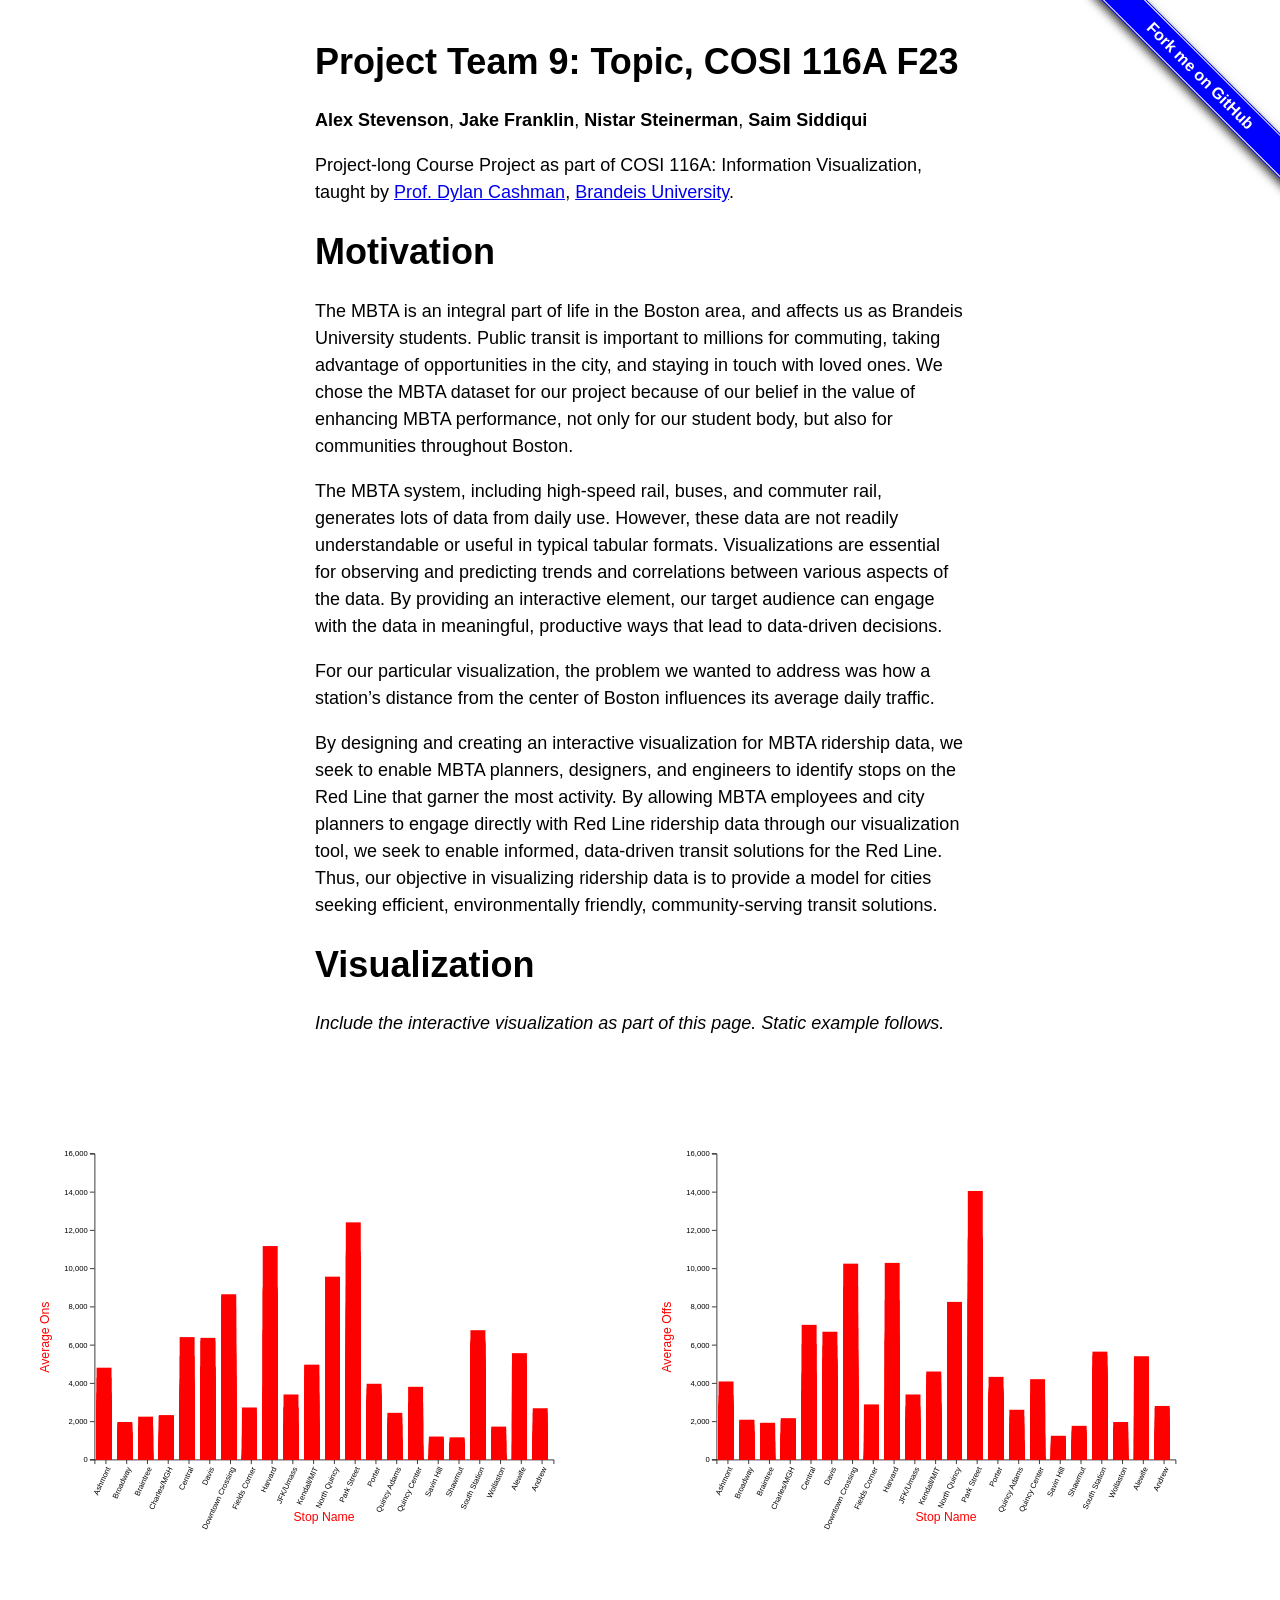
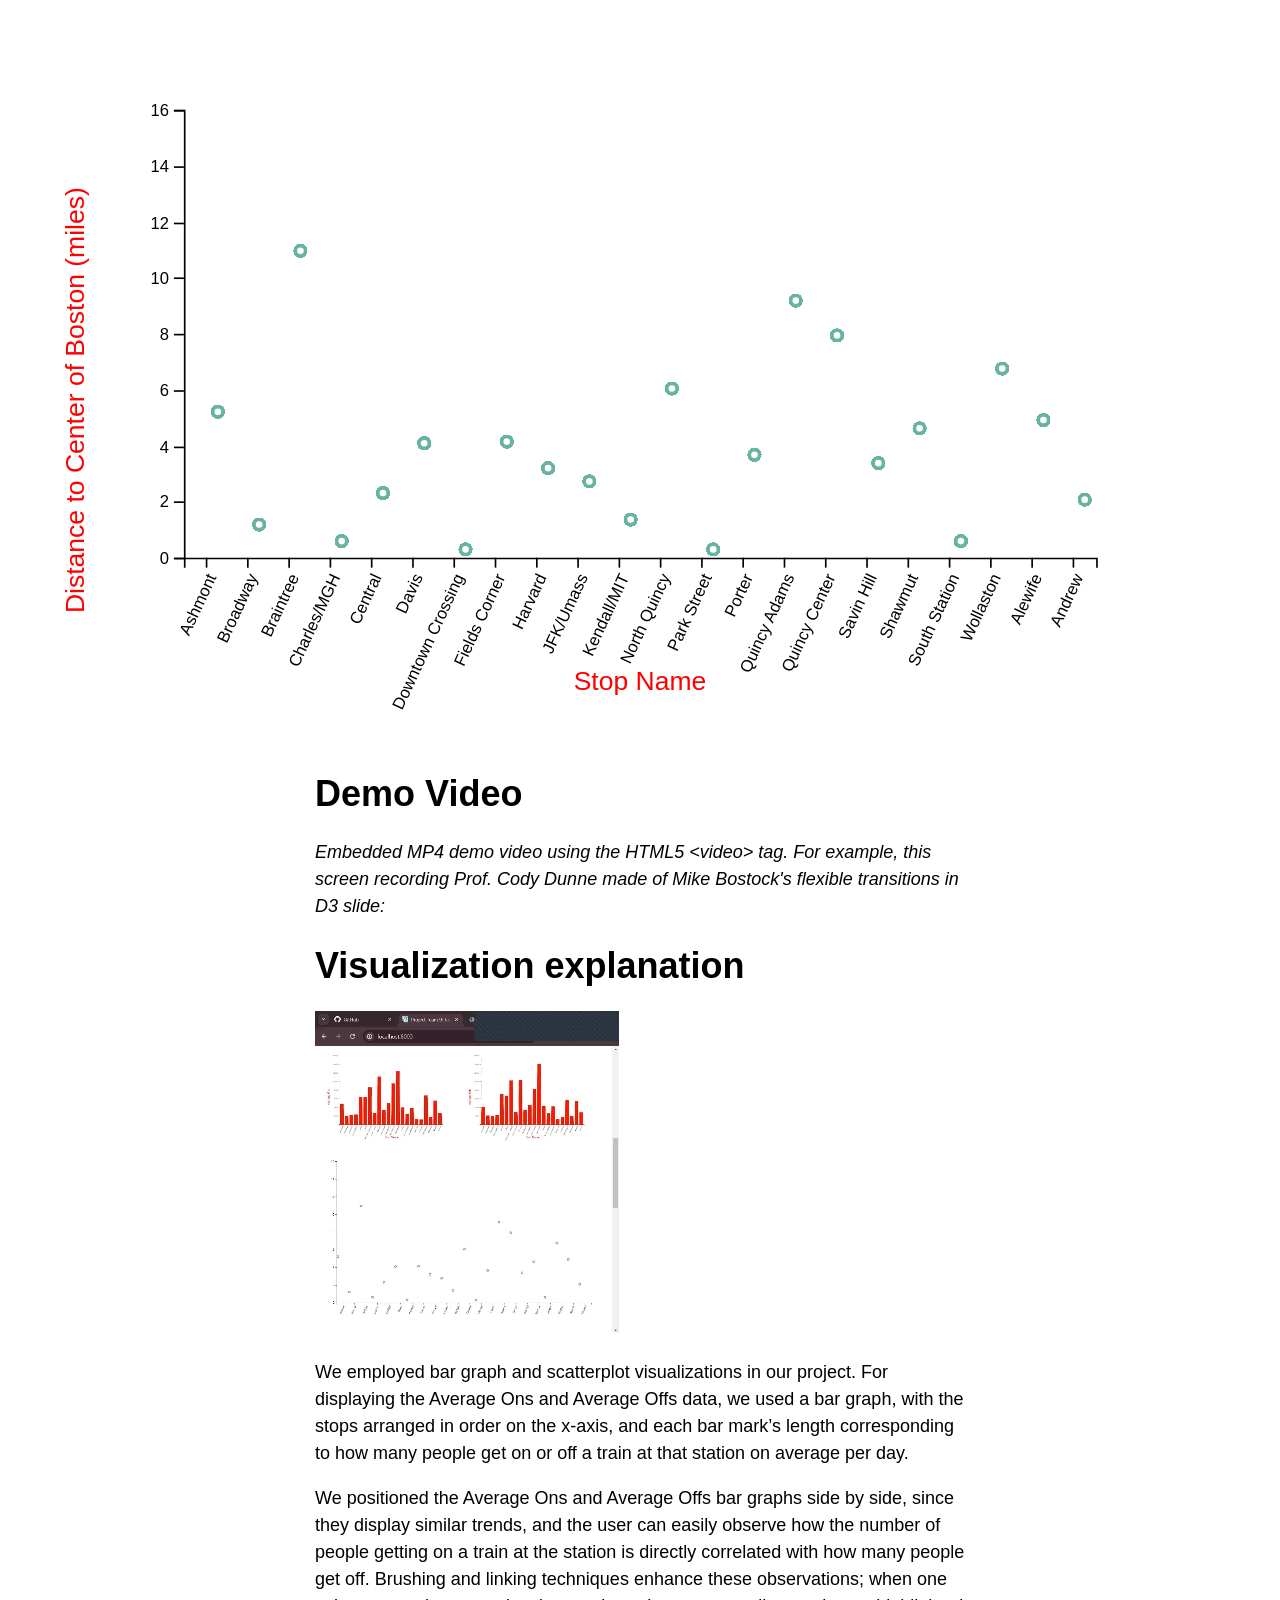
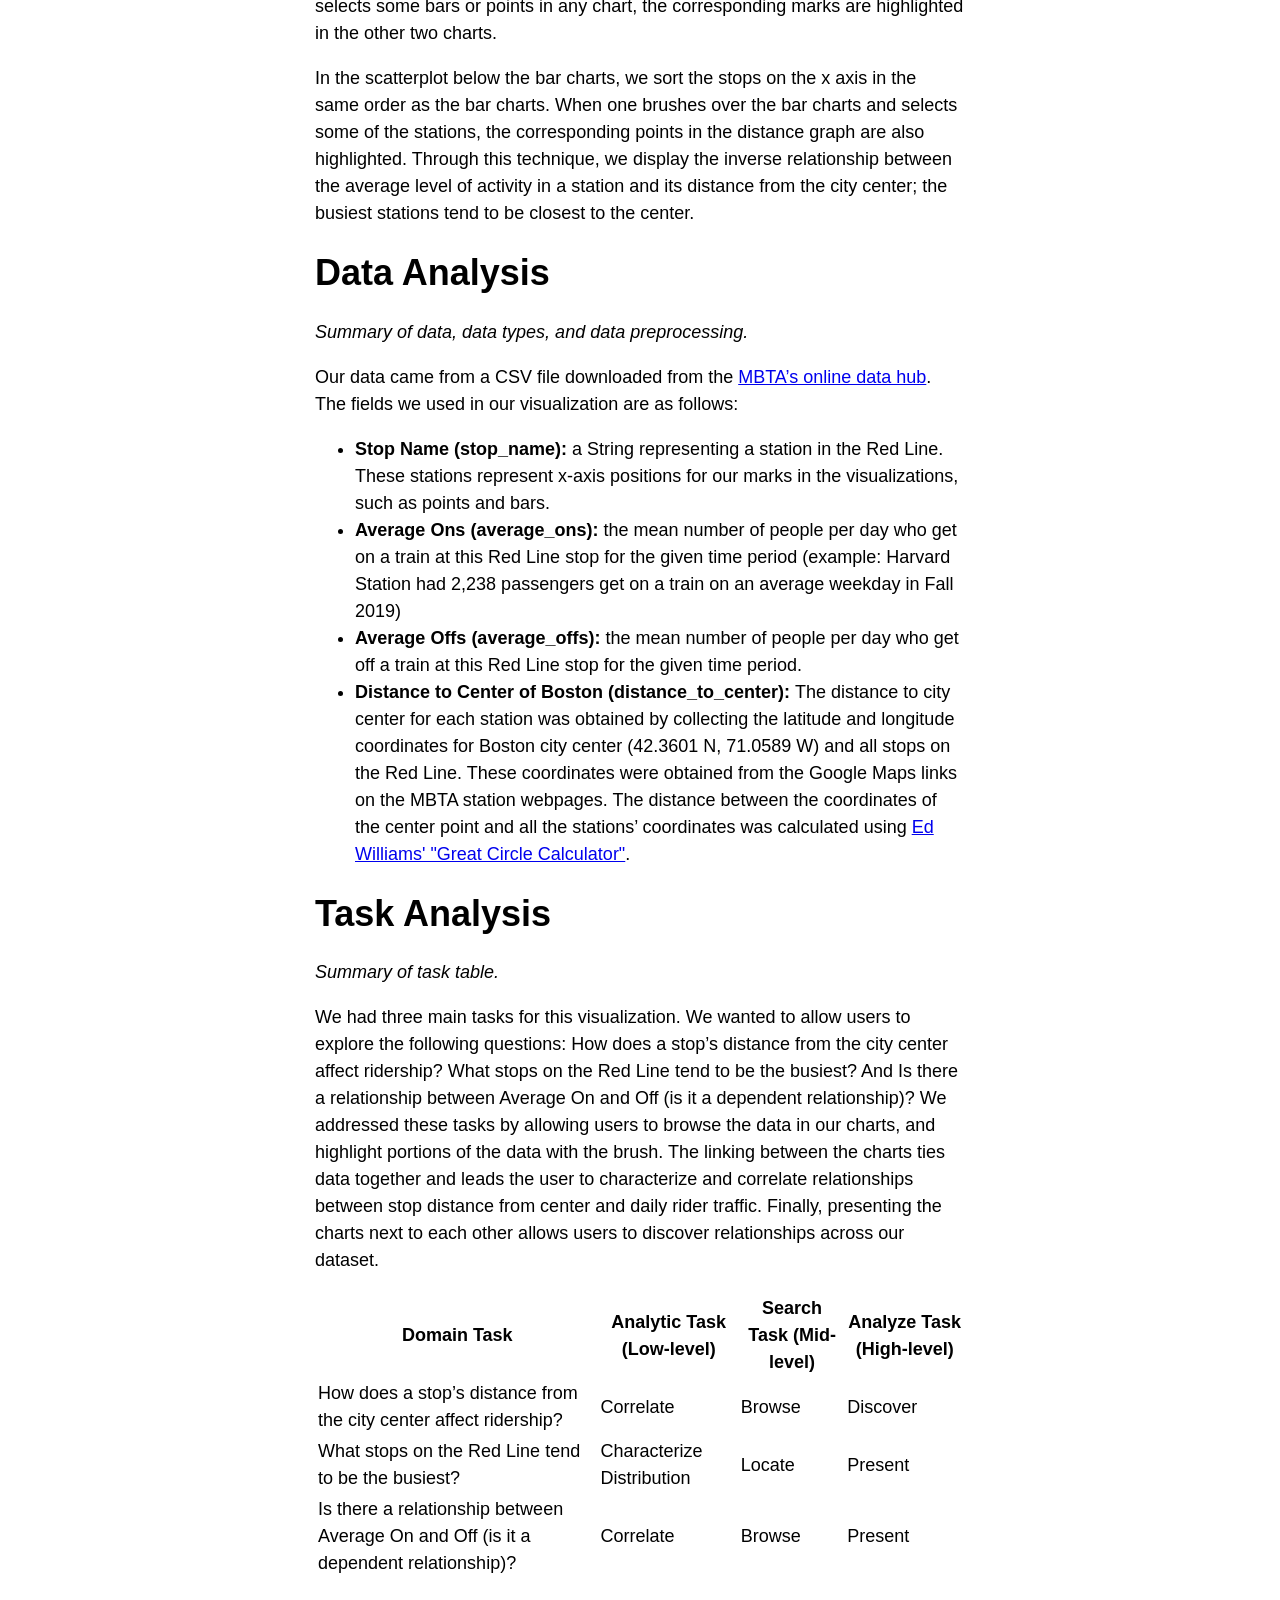
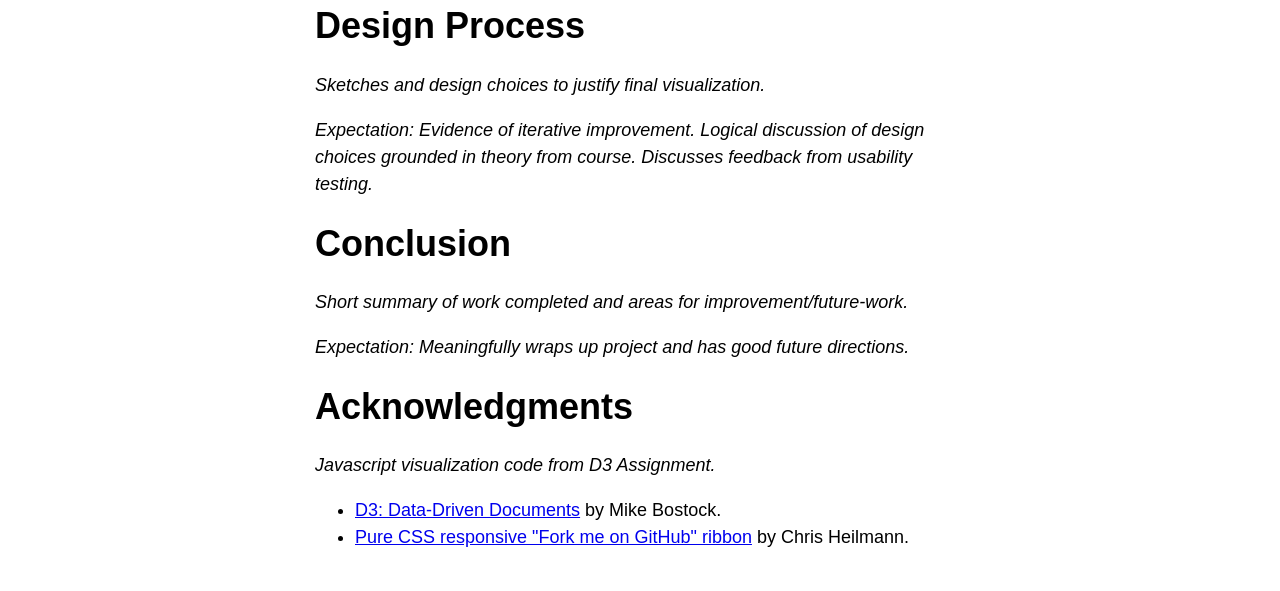
==== index.html @ 5de677b2 "Merge branch 'main' of https://github.com/COSI116A-Brandeis-InfoVis-Fall23/undergraduate-team-9-mbta" ====
<!DOCTYPE html>
<html lang="en">

<!-- Metadata -->

<head>
  <meta charset="utf-8">

  <!-- Title -->
  <title>Project Team 9: Topic, COSI 116A F23</title>

  <!-- CSS Styling -->
  <link rel="stylesheet" href="style.css">
  <script src="https://d3js.org/d3.v6.min.js"></script>
  <!-- <script src="offchart.js" defer></script> -->

  <!-- Favicons -->
  <link rel="apple-touch-icon" sizes="180x180" href="favicons/apple-touch-icon.png">
  <link rel="icon" type="image/png" sizes="32x32" href="favicons/favicon-32x32.png">
  <link rel="icon" type="image/png" sizes="16x16" href="favicons/favicon-16x16.png">
  <link rel="manifest" href="favicons/site.webmanifest">
  <link rel="shortcut icon" href="favicons/favicon.ico">
  <meta name="msapplication-TileColor" content="#da532c">
  <meta name="msapplication-config" content="favicons/browserconfig.xml">
  <meta name="theme-color" content="#ffffff">
</head>

<!-- Main page content -->

<body>

  <!-- GITHUB REPO LINK -->
  <span id="forkongithub"><a
      href="https://github.com/COSI116A-Brandeis-InfoVis-Fall23/undergraduate-team-9-mbta.git">Fork me on
      GitHub</a>
  </span>

  <!-- ============== WRITEUP  ============== -->
  <div class="content-column">

    <h1>Project Team 9: Topic, COSI 116A F23</h1>
    <p><strong>Alex Stevenson</strong>, <strong>Jake Franklin</strong>, <strong>Nistar Steinerman</strong>, <strong>Saim
        Siddiqui</strong></p>

    <p>Project-long Course Project as part of COSI 116A: Information Visualization</a>, taught by <a
        href="https://cs.brandeis.edu/~dylan/">Prof. Dylan Cashman</a>, <a href="https://cs.brandeis.edu/">Brandeis
        University</a>.</p>

    <!-- <div id="chart-container" class="vis-holder"></div> -->

    <!-- MOTIVATION: Motivating quesstions + user needs -->
    <h1>Motivation</h1>
    <p>The MBTA is an integral part of life in the Boston area, and affects us as Brandeis University students. Public transit is important to millions for commuting, taking advantage of opportunities in the city, and staying in touch with loved ones. We chose the MBTA dataset for our project because of our belief in the value of enhancing MBTA performance, not only for our student body, but also for communities throughout Boston.</p>
    <p>The MBTA system, including high-speed rail, buses, and commuter rail, generates lots of data from daily use. However, these data are not readily understandable or useful in typical tabular formats. Visualizations are essential for observing and predicting trends and correlations between various aspects of the data. By providing an interactive element, our target audience can engage with the data in meaningful, productive ways that lead to data-driven decisions.</p>
    <p>For our particular visualization, the problem we wanted to address was how a station’s distance from the center of Boston influences its average daily traffic.</p>
    <p>By designing and creating an interactive visualization for MBTA ridership data, we seek to enable MBTA planners, designers, and engineers to identify stops on the Red Line that garner the most activity. By allowing MBTA employees and city planners to engage directly with Red Line ridership data through our visualization tool, we seek to enable informed, data-driven transit solutions for the Red Line. Thus, our objective in visualizing ridership data is to provide a model for cities seeking efficient, environmentally friendly, community-serving transit solutions.</p>

    <!-- VISUALIZATION: -->
    <h1>Visualization</h1>
    <p><em>Include the interactive visualization as part of this page. Static example follows.</em></p>
    <!-- The graphs DO NOT go here. -->
  </div>

  <!-- Your visualization here -->

  <div class="vis-holder">
    <!-- Change viewbox to whatever you want, e.g. "0 0 1000 6000" This determines your aspect ratio and coordinate system -->
    <!-- Delete all the sample SVG code below after the viewbox to before the closing tag. Populate this part of the SVG with D3. -->
    <!-- Our interactive visualizations will go here -->
    <!--<div id="routeSelector"></div>
    <div id="stopSelector"></div>-->
    <div class="barchart-holder">
      <div class="onchart-holder" id="onchart"></div>
      <div class="offchart-holder" id="offchart"></div>
    </div>
    <div class="scatterplot-holder" id="scatterplot" style="text-align:center;"></div>

  </div>


  <!-- ============== WRITEUP: Your writeup goes here. ============== -->
  <div class="content-column">
    <!-- ALEX: COMMENTING OUT DEMO VIDEO FOR NOW TO MAKE VIEWING WEBPAGE CLEARER -->
    <!-- DEMO VIDEO -->    
    <h1>Demo Video</h1>
    
    <p><em>Embedded MP4 demo video using the HTML5 &lt;video&gt; tag. For example, this screen recording Prof. Cody Dunne made of Mike Bostock's flexible transitions in D3 slide:</em></p>
    
    <!-- <video controls width="100%">
      <source src="http://www.ccs.neu.edu/home/cody/courses/shared/d3-flexible-transitions.mp4" type="video/mp4">
      <p>Your browser doesn't support HTML5 video. Here is a <a href="http://www.ccs.neu.edu/home/cody/courses/shared/d3-flexible-transitions.mp4">link to the video</a> instead.</p>
    </video> -->

    <!-- VISUALIZATION EXPLANATION -->
    <h1>Visualization explanation</h1>
    <div id="vis-explanation-content">
      <div class="vis-section">
        <img src="images/VisWalkthrough.gif">
      </div>
      <div class="vis-section vis-text">
        <p>We employed bar graph and scatterplot visualizations in our project. For displaying the Average Ons and Average Offs data, we used a bar graph, with the stops arranged in order on the x-axis, and each bar mark’s length corresponding to how many people get on or off a train at that station on average per day.</p>
        <p>We positioned the Average Ons and Average Offs bar graphs side by side, since they display similar trends, and the user can easily observe how the number of people getting on a train at the station is directly correlated with how many people get off. Brushing and linking techniques enhance these observations; when one selects some bars or points in any chart, the corresponding marks are highlighted in the other two charts.</p>
        <p>In the scatterplot below the bar charts, we sort the stops on the x axis in the same order as the bar charts. When one brushes over the bar charts and selects some of the stations, the corresponding points in the distance graph are also highlighted. Through this technique, we display the inverse relationship between the average level of activity in a station and its distance from the city center; the busiest stations tend to be closest to the center.</p>
      </div>
    </div>

    <h1>Data Analysis</h1>
    <p><em>Summary of data, data types, and data preprocessing.</em></p>
    <p>Our data came from a CSV file downloaded from the <a href="https://mbta-massdot.opendata.arcgis.com/datasets/9fea7862501f4c59ab2c001ad6ae19b0/explore">MBTA’s online data hub</a>. The fields we used in our visualization are as follows:</p>
    <ul>
      <li><b>Stop Name<span class="code"> (stop_name)</span>: </b>a String representing a station in the Red Line. These stations represent x-axis positions for our marks in the visualizations, such as points and bars.</li>
      <li><b>Average Ons<span class="code"> (average_ons)</span>: </b>the mean number of people per day who get on a train at this Red Line stop for the given time period (example: Harvard Station had 2,238 passengers get on a train on an average weekday in Fall 2019)</li>
      <li><b>Average Offs<span class="code"> (average_offs)</span>: </b>the mean number of people per day who get off a train at this Red Line stop for the given time period.</li>
      <li><b>Distance to Center of Boston<span class="code"> (distance_to_center)</span>: </b>The distance to city center for each station was obtained by collecting the latitude and longitude coordinates for Boston city center (42.3601 N, 71.0589 W) and all stops on the Red Line. These coordinates were obtained from the Google Maps links on the MBTA station webpages. The distance between the coordinates of the center point and all the stations’ coordinates was calculated using <a href="https://edwilliams.org/gccalc.htm">Ed Williams' "Great Circle Calculator"</a>.</li>
    </ul>
    <!-- TASK ANALYSIS -->
    <h1>Task Analysis</h1>

    <p><em>Summary of task table.</em></p>

    <p>We had three main tasks for this 
      visualization. We wanted to allow users to 
      explore the following questions: How does a 
      stop’s distance from the city center affect 
      ridership? What stops on the Red Line tend to be the busiest? And Is there a 
      relationship between Average On and Off (is it a dependent relationship)? We addressed 
      these tasks by allowing users to browse the data in our charts, and highlight portions of the data with the brush. 
      The linking between the charts ties data together and leads the user to characterize and correlate relationships between stop distance from center and daily 
      rider traffic. Finally, presenting the charts next to each other allows users to discover relationships across our dataset.
    </p>

    <table>
      <tr> 
        <th>Domain Task</th>
        <th>Analytic Task (Low-level)</th>
        <th>Search Task (Mid-level)</th>
        <th>Analyze Task (High-level)</th>
      </tr>
      <tr> 
        <td>How does a stop’s distance from 
          the city center affect ridership?</td>
          <td>Correlate</td>
          <td>Browse</td>
        <td>Discover</td>

      </tr>
      <tr>
        <td>What stops on the Red Line 
          tend to be the busiest?</td>
        <td>Characterize Distribution</td>
        <td>Locate</td>

        <td>Present</td>

      </tr>
      <tr>
        <td>Is there a relationship between Average On and Off 
          (is it a dependent relationship)?</td>
          <td>Correlate</td>
        <td>Browse</td>
        <td>Present</td>

      </tr>

    </table>

    <!-- DESIGN PROCESS -->
    <h1>Design Process</h1>

    <p><em>Sketches and design choices to justify final visualization.</em></p>

    <p><em>Expectation: Evidence of iterative improvement. Logical discussion of design choices grounded in theory from
        course. Discusses feedback from usability testing.</em></p>

    <!-- CONCLUSION -->
    <h1>Conclusion</h1>

    <p><em>Short summary of work completed and areas for improvement/future-work.</em></p>

    <p><em>Expectation: Meaningfully wraps up project and has good future directions.</em></p>

    <!-- ACKNOWLEDGMENTS -->
    <h1>Acknowledgments</h1>

    <p><em>Javascript visualization code from D3 Assignment.</em></p>

    <ul>
      <li><a href="https://d3js.org/">D3: Data-Driven Documents</a> by Mike Bostock.</li>
      <li><a href="https://codepo8.github.io/css-fork-on-github-ribbon/#">Pure CSS responsive "Fork me on GitHub"
          ribbon</a> by Chris Heilmann.</li>
    </ul>
  </div>

  <!-- Scripts at the end avoid need for dealing with async, defer, or onload event handlers -->
  <script src="js/selector.js"></script>
  <script src="lib/d3.v4/d3.v4.js"></script>
  <script src="js/visualization.js"></script>
  <script src="js/barchart.js"></script>
  <script src="js/scatterplot.js"></script>


</body>

</html>
---- style.css ----
/* General formatting */
body {
	padding: 0 10px;
	font: 18px/1.5 -apple-system, BlinkMacSystemFont, "avenir next",avenir, "Segoe UI", "lucida grande", "helvetica neue", helvetica, "Fira Sans",roboto, noto, "Droid Sans", cantarell, oxygen, ubuntu, "franklin gothic medium", "century gothic", "Liberation Sans",
	sans-serif;
}

h1, h2, h3 {
	line-height: 1.2
}

/* Your text should be in a nice narrow column */
.content-column {
	max-width: 650px;
	margin: 40px auto;
}

/* specific styling */


/* But your visualization should be full-width and full-height */
.vis-holder {
  width: 100%;
  height: 100%;
}

.barchart-holder {
	display: flex;
	flex-direction: row;
	justify-content: space-between;
}  

.onchart-holder,
.offchart-holder {
  flex: 1;
  margin-right: 10px;
}



.barchart-holder div {
	width: 75%;
}

.point {
	fill: rgb(255, 255, 255);
	stroke: #69b3a2;
	stroke-width: 2;
  }
  
  .linePath {
	fill: none;
	stroke: black;
	stroke-width: 1.5;
  }
  
  .axisLabel {
	fill: #475d7c;
  }
  
  /* Style for selected marks (circles) */
  circle.selected {
	fill: pink;
	stroke: red;
	opacity: 5;
  }

  rect.selected {
	fill: pink;
	stroke: red;
	opacity: 5;
  }

  bar.selected {
	fill: pink;
	stroke: red;
	opacity: 5;
  }

/* Fork on GitHub ribbon via https://codepo8.github.io/css-fork-on-github-ribbon/# */  
#forkongithub a{
	background:#00F;
	color:#fff;
	text-decoration:none;
	font-family:arial,sans-serif;
	text-align:center;
	font-weight:bold;
	padding:5px 40px;
	font-size:1rem;
	line-height:1.4rem;
	position:relative;
	transition:0.5s;
}
#forkongithub a:hover{
	background:#118;
	color:#fff;
}
#forkongithub a::before,#forkongithub a::after{
	content:"";
	width:100%;
	display:block;
	position:absolute;
	top:1px;
	left:0;
	height:1px;
	background:#fff;
}
#forkongithub a::after{
	bottom:1px;
	top:auto;
}
@media screen and (min-width:1000px){
	#forkongithub{
		position:fixed;
		display:block;
		top:0;
		right:0;
		width:200px;
		overflow:hidden;
		height:200px;
		z-index:9999;
	}
	#forkongithub a{
		width:200px;
		position:absolute;
		top:60px;
		right:-60px;
		transform:rotate(45deg);
		-webkit-transform:rotate(45deg);
		-ms-transform:rotate(45deg);
		-moz-transform:rotate(45deg);
		-o-transform:rotate(45deg);
		box-shadow:4px 4px 10px rgba(0,0,0,0.8);
	}
}
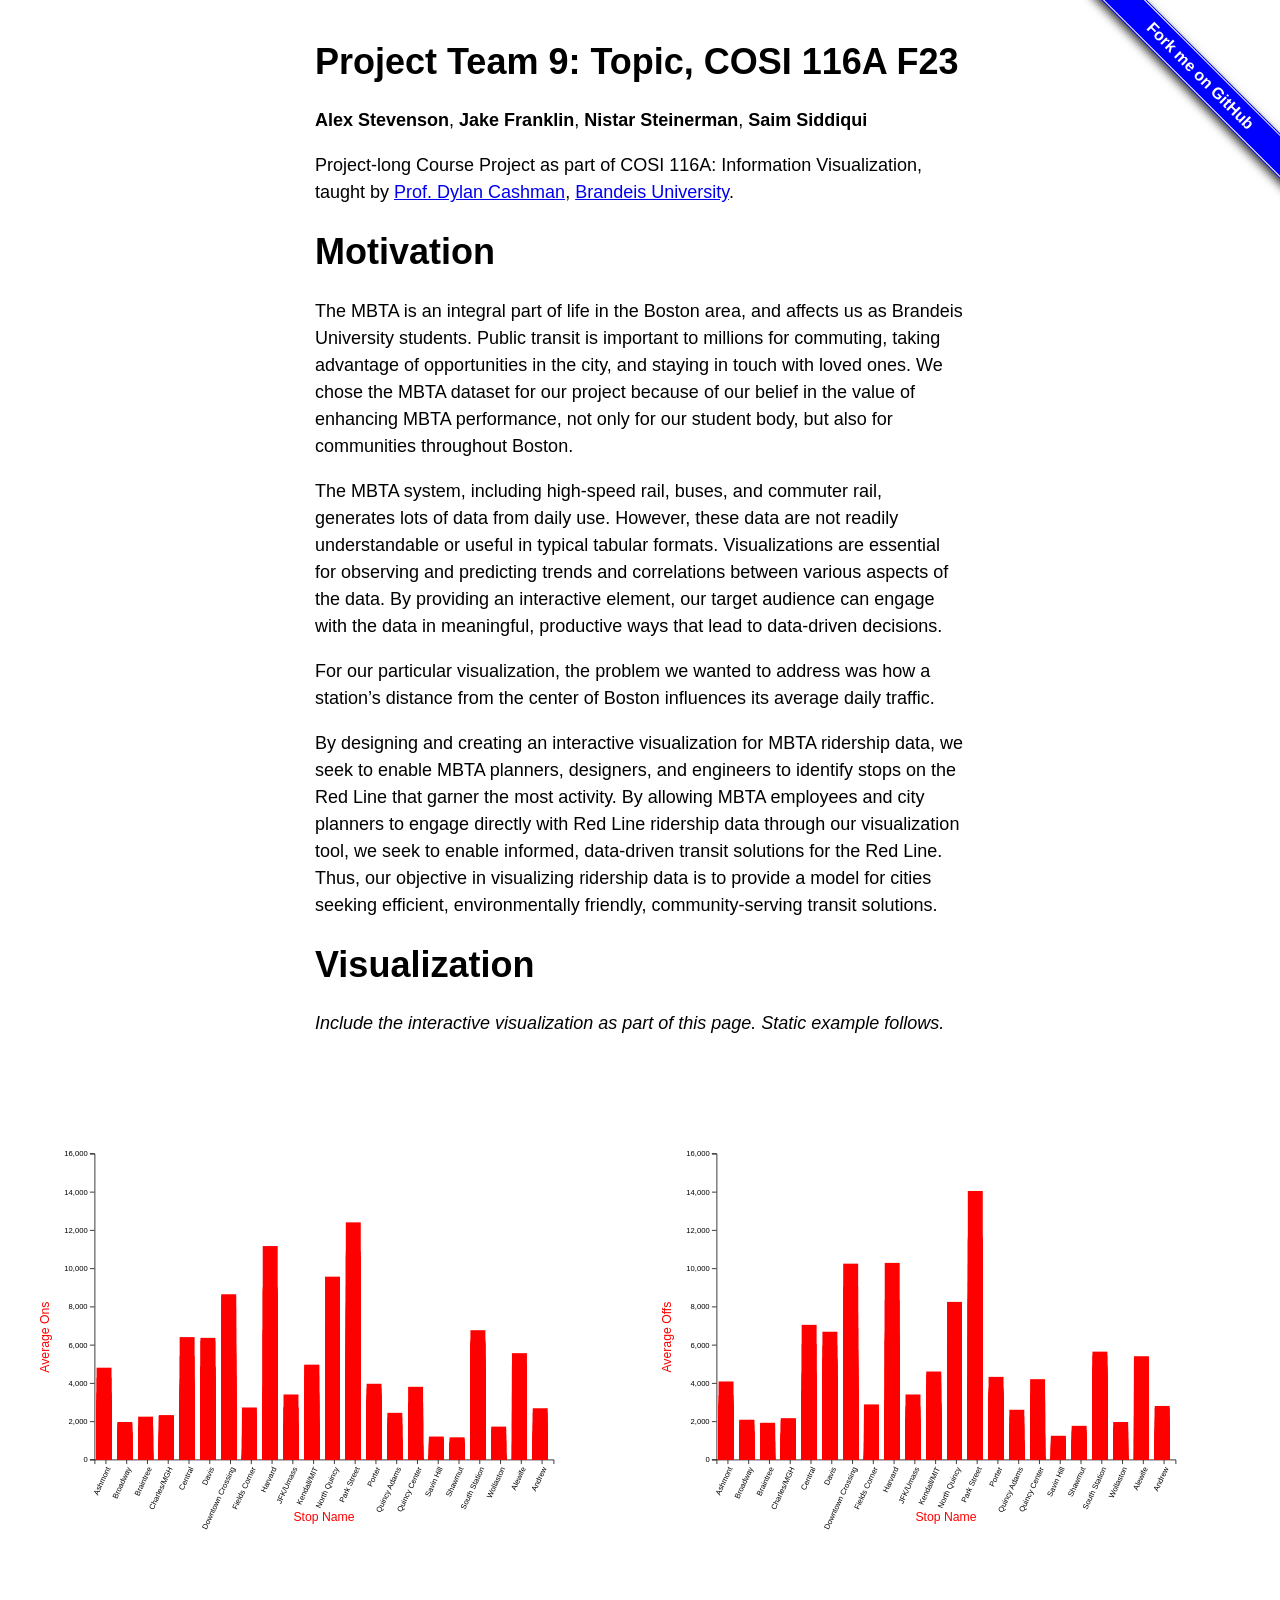
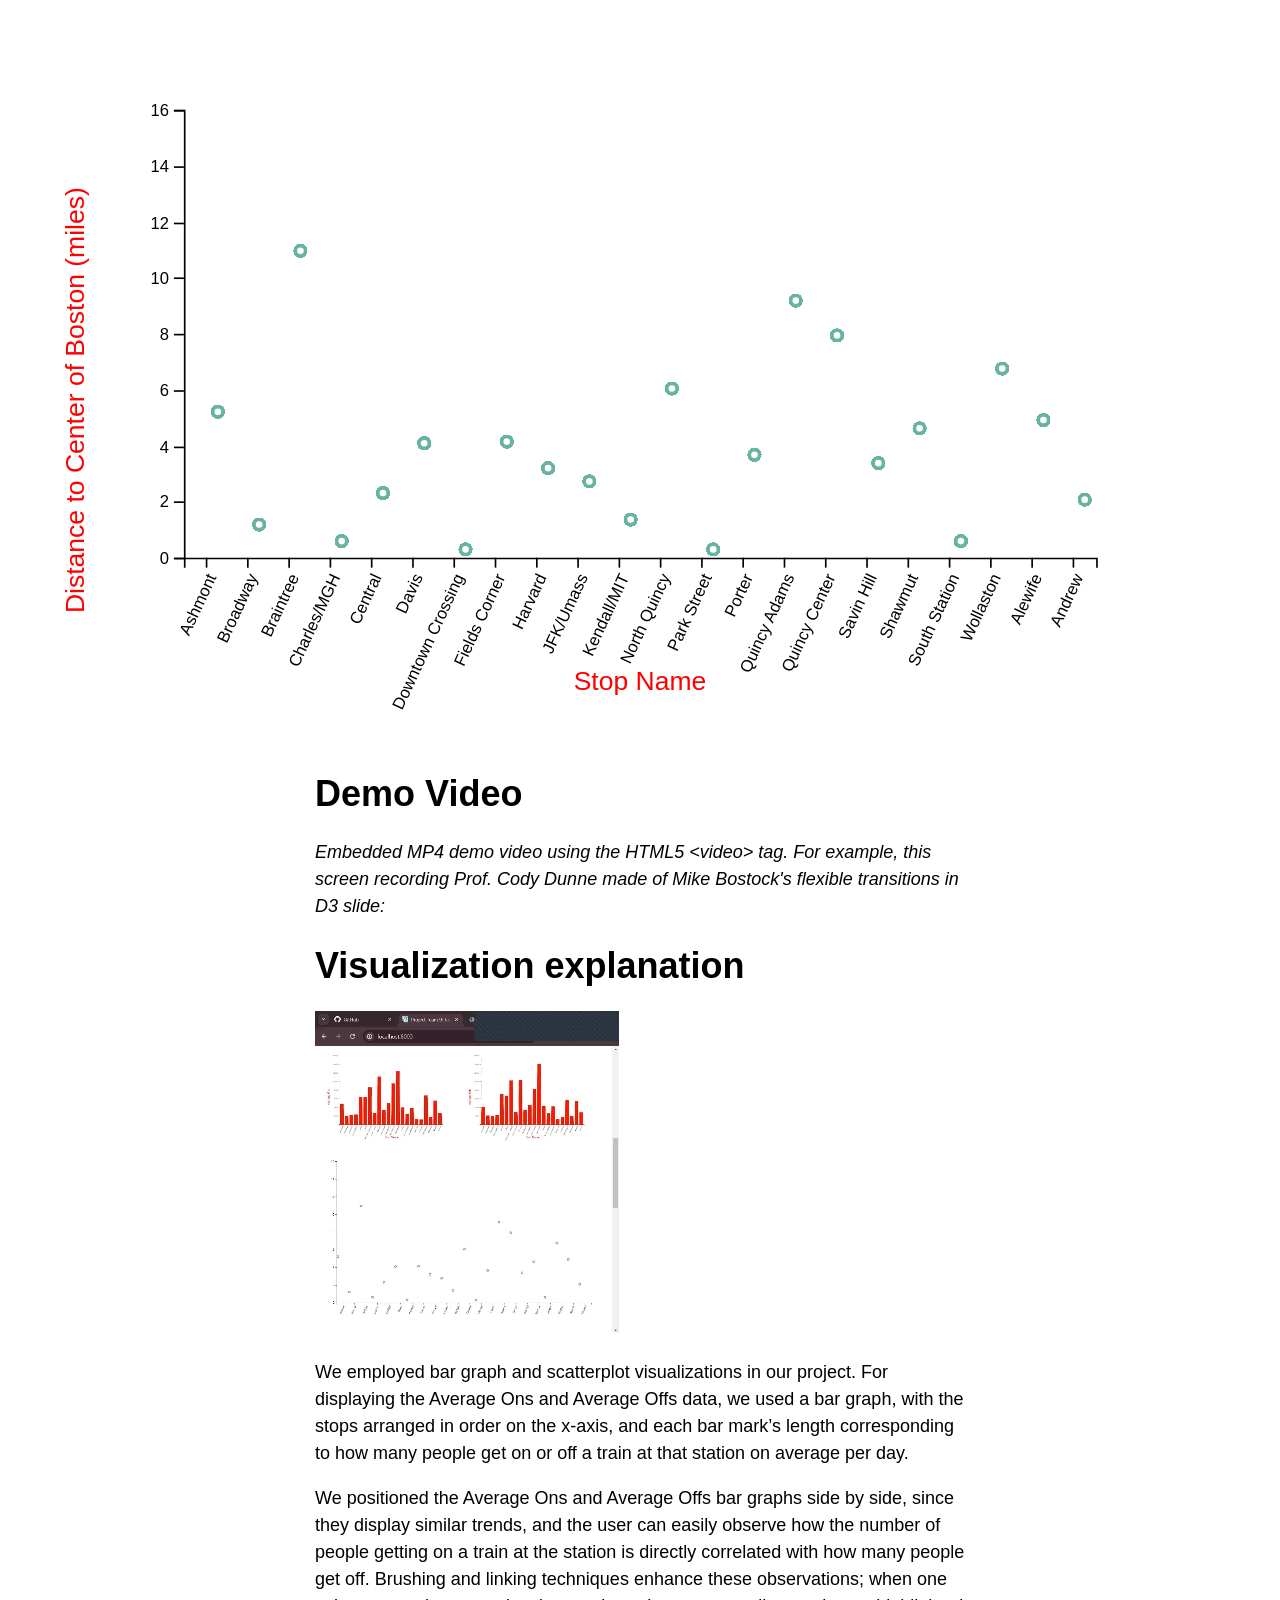
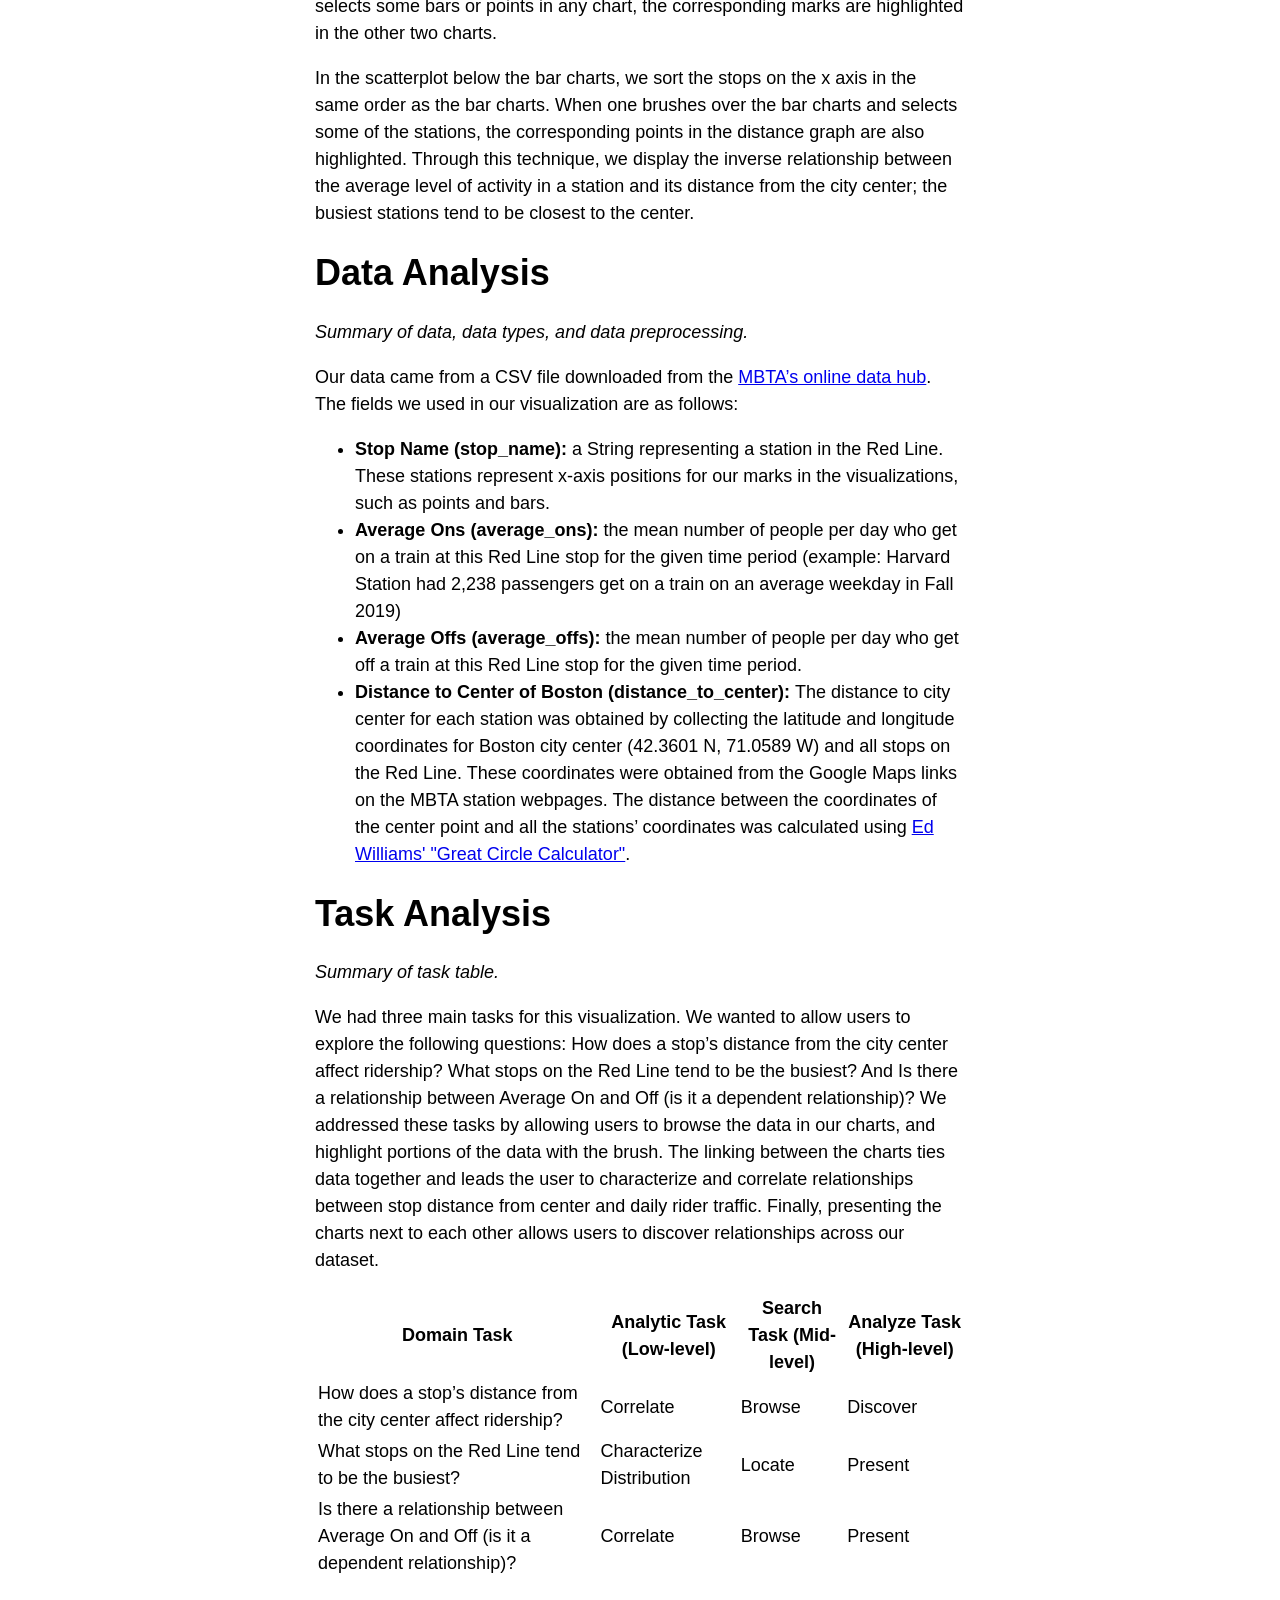
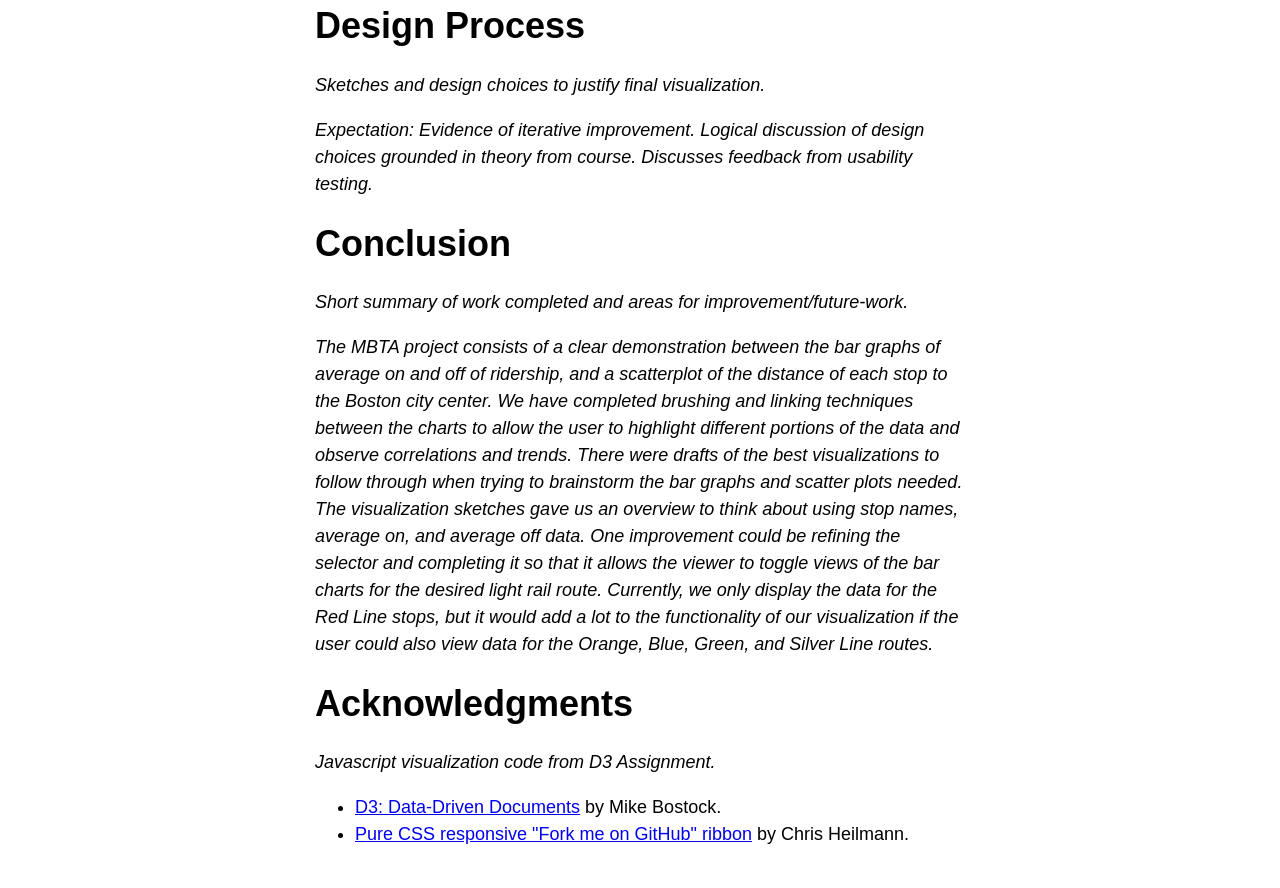
==== commit 6f77956d: "conclusion" ====
--- a/index.html
+++ b/index.html
@@ -50,10 +50,23 @@
 
     <!-- MOTIVATION: Motivating quesstions + user needs -->
     <h1>Motivation</h1>
-    <p>The MBTA is an integral part of life in the Boston area, and affects us as Brandeis University students. Public transit is important to millions for commuting, taking advantage of opportunities in the city, and staying in touch with loved ones. We chose the MBTA dataset for our project because of our belief in the value of enhancing MBTA performance, not only for our student body, but also for communities throughout Boston.</p>
-    <p>The MBTA system, including high-speed rail, buses, and commuter rail, generates lots of data from daily use. However, these data are not readily understandable or useful in typical tabular formats. Visualizations are essential for observing and predicting trends and correlations between various aspects of the data. By providing an interactive element, our target audience can engage with the data in meaningful, productive ways that lead to data-driven decisions.</p>
-    <p>For our particular visualization, the problem we wanted to address was how a station’s distance from the center of Boston influences its average daily traffic.</p>
-    <p>By designing and creating an interactive visualization for MBTA ridership data, we seek to enable MBTA planners, designers, and engineers to identify stops on the Red Line that garner the most activity. By allowing MBTA employees and city planners to engage directly with Red Line ridership data through our visualization tool, we seek to enable informed, data-driven transit solutions for the Red Line. Thus, our objective in visualizing ridership data is to provide a model for cities seeking efficient, environmentally friendly, community-serving transit solutions.</p>
+    <p>The MBTA is an integral part of life in the Boston area, and affects us as Brandeis University students. Public
+      transit is important to millions for commuting, taking advantage of opportunities in the city, and staying in
+      touch with loved ones. We chose the MBTA dataset for our project because of our belief in the value of enhancing
+      MBTA performance, not only for our student body, but also for communities throughout Boston.</p>
+    <p>The MBTA system, including high-speed rail, buses, and commuter rail, generates lots of data from daily use.
+      However, these data are not readily understandable or useful in typical tabular formats. Visualizations are
+      essential for observing and predicting trends and correlations between various aspects of the data. By providing
+      an interactive element, our target audience can engage with the data in meaningful, productive ways that lead to
+      data-driven decisions.</p>
+    <p>For our particular visualization, the problem we wanted to address was how a station’s distance from the center
+      of Boston influences its average daily traffic.</p>
+    <p>By designing and creating an interactive visualization for MBTA ridership data, we seek to enable MBTA planners,
+      designers, and engineers to identify stops on the Red Line that garner the most activity. By allowing MBTA
+      employees and city planners to engage directly with Red Line ridership data through our visualization tool, we
+      seek to enable informed, data-driven transit solutions for the Red Line. Thus, our objective in visualizing
+      ridership data is to provide a model for cities seeking efficient, environmentally friendly, community-serving
+      transit solutions.</p>
 
     <!-- VISUALIZATION: -->
     <h1>Visualization</h1>
@@ -81,11 +94,12 @@
   <!-- ============== WRITEUP: Your writeup goes here. ============== -->
   <div class="content-column">
     <!-- ALEX: COMMENTING OUT DEMO VIDEO FOR NOW TO MAKE VIEWING WEBPAGE CLEARER -->
-    <!-- DEMO VIDEO -->    
+    <!-- DEMO VIDEO -->
     <h1>Demo Video</h1>
-    
-    <p><em>Embedded MP4 demo video using the HTML5 &lt;video&gt; tag. For example, this screen recording Prof. Cody Dunne made of Mike Bostock's flexible transitions in D3 slide:</em></p>
-    
+
+    <p><em>Embedded MP4 demo video using the HTML5 &lt;video&gt; tag. For example, this screen recording Prof. Cody
+        Dunne made of Mike Bostock's flexible transitions in D3 slide:</em></p>
+
     <!-- <video controls width="100%">
       <source src="http://www.ccs.neu.edu/home/cody/courses/shared/d3-flexible-transitions.mp4" type="video/mp4">
       <p>Your browser doesn't support HTML5 video. Here is a <a href="http://www.ccs.neu.edu/home/cody/courses/shared/d3-flexible-transitions.mp4">link to the video</a> instead.</p>
@@ -98,54 +112,76 @@
         <img src="images/VisWalkthrough.gif">
       </div>
       <div class="vis-section vis-text">
-        <p>We employed bar graph and scatterplot visualizations in our project. For displaying the Average Ons and Average Offs data, we used a bar graph, with the stops arranged in order on the x-axis, and each bar mark’s length corresponding to how many people get on or off a train at that station on average per day.</p>
-        <p>We positioned the Average Ons and Average Offs bar graphs side by side, since they display similar trends, and the user can easily observe how the number of people getting on a train at the station is directly correlated with how many people get off. Brushing and linking techniques enhance these observations; when one selects some bars or points in any chart, the corresponding marks are highlighted in the other two charts.</p>
-        <p>In the scatterplot below the bar charts, we sort the stops on the x axis in the same order as the bar charts. When one brushes over the bar charts and selects some of the stations, the corresponding points in the distance graph are also highlighted. Through this technique, we display the inverse relationship between the average level of activity in a station and its distance from the city center; the busiest stations tend to be closest to the center.</p>
+        <p>We employed bar graph and scatterplot visualizations in our project. For displaying the Average Ons and
+          Average Offs data, we used a bar graph, with the stops arranged in order on the x-axis, and each bar mark’s
+          length corresponding to how many people get on or off a train at that station on average per day.</p>
+        <p>We positioned the Average Ons and Average Offs bar graphs side by side, since they display similar trends,
+          and the user can easily observe how the number of people getting on a train at the station is directly
+          correlated with how many people get off. Brushing and linking techniques enhance these observations; when one
+          selects some bars or points in any chart, the corresponding marks are highlighted in the other two charts.</p>
+        <p>In the scatterplot below the bar charts, we sort the stops on the x axis in the same order as the bar charts.
+          When one brushes over the bar charts and selects some of the stations, the corresponding points in the
+          distance graph are also highlighted. Through this technique, we display the inverse relationship between the
+          average level of activity in a station and its distance from the city center; the busiest stations tend to be
+          closest to the center.</p>
       </div>
     </div>
 
     <h1>Data Analysis</h1>
     <p><em>Summary of data, data types, and data preprocessing.</em></p>
-    <p>Our data came from a CSV file downloaded from the <a href="https://mbta-massdot.opendata.arcgis.com/datasets/9fea7862501f4c59ab2c001ad6ae19b0/explore">MBTA’s online data hub</a>. The fields we used in our visualization are as follows:</p>
+    <p>Our data came from a CSV file downloaded from the <a
+        href="https://mbta-massdot.opendata.arcgis.com/datasets/9fea7862501f4c59ab2c001ad6ae19b0/explore">MBTA’s online
+        data hub</a>. The fields we used in our visualization are as follows:</p>
     <ul>
-      <li><b>Stop Name<span class="code"> (stop_name)</span>: </b>a String representing a station in the Red Line. These stations represent x-axis positions for our marks in the visualizations, such as points and bars.</li>
-      <li><b>Average Ons<span class="code"> (average_ons)</span>: </b>the mean number of people per day who get on a train at this Red Line stop for the given time period (example: Harvard Station had 2,238 passengers get on a train on an average weekday in Fall 2019)</li>
-      <li><b>Average Offs<span class="code"> (average_offs)</span>: </b>the mean number of people per day who get off a train at this Red Line stop for the given time period.</li>
-      <li><b>Distance to Center of Boston<span class="code"> (distance_to_center)</span>: </b>The distance to city center for each station was obtained by collecting the latitude and longitude coordinates for Boston city center (42.3601 N, 71.0589 W) and all stops on the Red Line. These coordinates were obtained from the Google Maps links on the MBTA station webpages. The distance between the coordinates of the center point and all the stations’ coordinates was calculated using <a href="https://edwilliams.org/gccalc.htm">Ed Williams' "Great Circle Calculator"</a>.</li>
+      <li><b>Stop Name<span class="code"> (stop_name)</span>: </b>a String representing a station in the Red Line. These
+        stations represent x-axis positions for our marks in the visualizations, such as points and bars.</li>
+      <li><b>Average Ons<span class="code"> (average_ons)</span>: </b>the mean number of people per day who get on a
+        train at this Red Line stop for the given time period (example: Harvard Station had 2,238 passengers get on a
+        train on an average weekday in Fall 2019)</li>
+      <li><b>Average Offs<span class="code"> (average_offs)</span>: </b>the mean number of people per day who get off a
+        train at this Red Line stop for the given time period.</li>
+      <li><b>Distance to Center of Boston<span class="code"> (distance_to_center)</span>: </b>The distance to city
+        center for each station was obtained by collecting the latitude and longitude coordinates for Boston city center
+        (42.3601 N, 71.0589 W) and all stops on the Red Line. These coordinates were obtained from the Google Maps links
+        on the MBTA station webpages. The distance between the coordinates of the center point and all the stations’
+        coordinates was calculated using <a href="https://edwilliams.org/gccalc.htm">Ed Williams' "Great Circle
+          Calculator"</a>.</li>
     </ul>
     <!-- TASK ANALYSIS -->
     <h1>Task Analysis</h1>
 
     <p><em>Summary of task table.</em></p>
 
-    <p>We had three main tasks for this 
-      visualization. We wanted to allow users to 
-      explore the following questions: How does a 
-      stop’s distance from the city center affect 
-      ridership? What stops on the Red Line tend to be the busiest? And Is there a 
-      relationship between Average On and Off (is it a dependent relationship)? We addressed 
-      these tasks by allowing users to browse the data in our charts, and highlight portions of the data with the brush. 
-      The linking between the charts ties data together and leads the user to characterize and correlate relationships between stop distance from center and daily 
-      rider traffic. Finally, presenting the charts next to each other allows users to discover relationships across our dataset.
+    <p>We had three main tasks for this
+      visualization. We wanted to allow users to
+      explore the following questions: How does a
+      stop’s distance from the city center affect
+      ridership? What stops on the Red Line tend to be the busiest? And Is there a
+      relationship between Average On and Off (is it a dependent relationship)? We addressed
+      these tasks by allowing users to browse the data in our charts, and highlight portions of the data with the brush.
+      The linking between the charts ties data together and leads the user to characterize and correlate relationships
+      between stop distance from center and daily
+      rider traffic. Finally, presenting the charts next to each other allows users to discover relationships across our
+      dataset.
     </p>
 
     <table>
-      <tr> 
+      <tr>
         <th>Domain Task</th>
         <th>Analytic Task (Low-level)</th>
         <th>Search Task (Mid-level)</th>
         <th>Analyze Task (High-level)</th>
       </tr>
-      <tr> 
-        <td>How does a stop’s distance from 
+      <tr>
+        <td>How does a stop’s distance from
           the city center affect ridership?</td>
-          <td>Correlate</td>
-          <td>Browse</td>
+        <td>Correlate</td>
+        <td>Browse</td>
         <td>Discover</td>
 
       </tr>
       <tr>
-        <td>What stops on the Red Line 
+        <td>What stops on the Red Line
           tend to be the busiest?</td>
         <td>Characterize Distribution</td>
         <td>Locate</td>
@@ -154,9 +190,9 @@
 
       </tr>
       <tr>
-        <td>Is there a relationship between Average On and Off 
+        <td>Is there a relationship between Average On and Off
           (is it a dependent relationship)?</td>
-          <td>Correlate</td>
+        <td>Correlate</td>
         <td>Browse</td>
         <td>Present</td>
 
@@ -177,7 +213,15 @@
 
     <p><em>Short summary of work completed and areas for improvement/future-work.</em></p>
 
-    <p><em>Expectation: Meaningfully wraps up project and has good future directions.</em></p>
+    <p><em>The MBTA project consists of a clear demonstration between the bar graphs of average on and off of ridership,
+        and a scatterplot of the distance of each stop to the Boston city center. We have completed brushing and linking
+        techniques between the charts to allow the user to highlight different portions of the data and observe
+        correlations and trends. There were drafts of the best visualizations to follow through when trying to
+        brainstorm the bar graphs and scatter plots needed. The visualization sketches gave us an overview to think
+        about using stop names, average on, and average off data. One improvement could be refining the selector and
+        completing it so that it allows the viewer to toggle views of the bar charts for the desired light rail route.
+        Currently, we only display the data for the Red Line stops, but it would add a lot to the functionality of our
+        visualization if the user could also view data for the Orange, Blue, Green, and Silver Line routes. </em></p>
 
     <!-- ACKNOWLEDGMENTS -->
     <h1>Acknowledgments</h1>
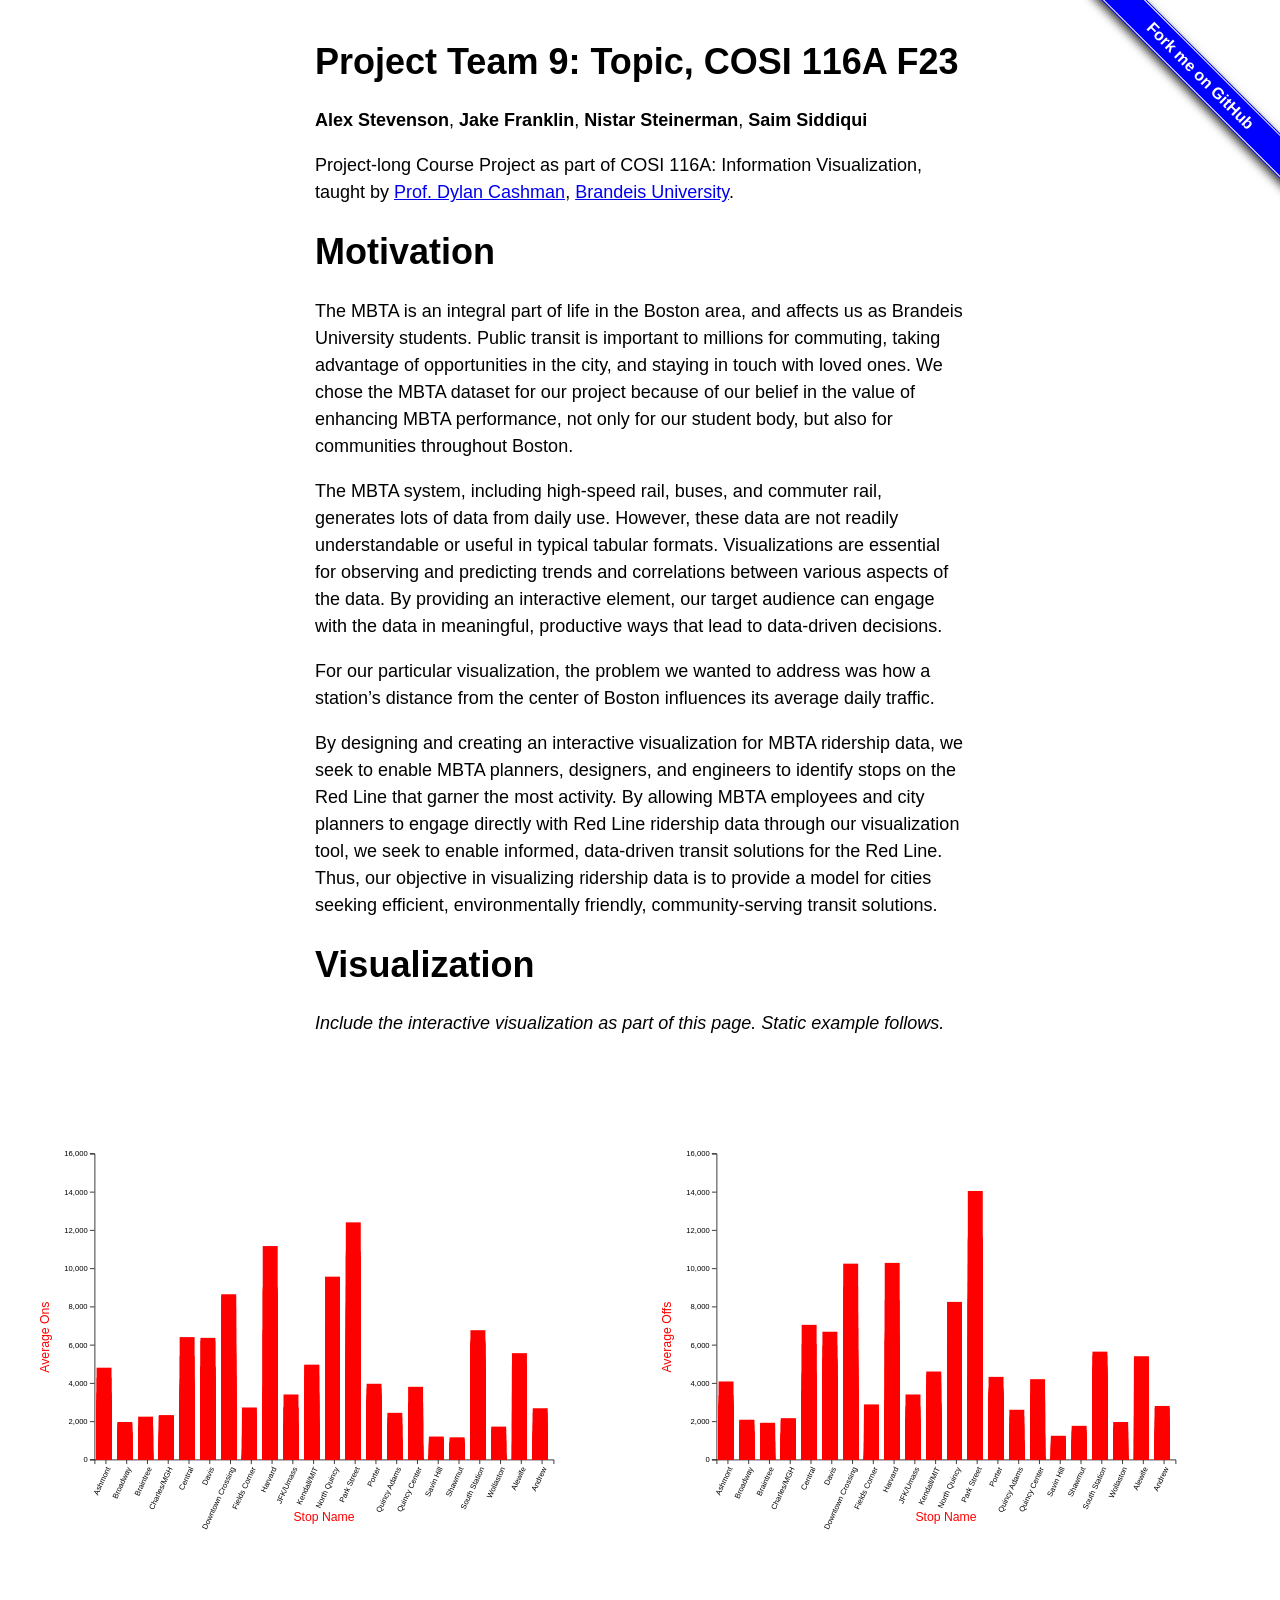
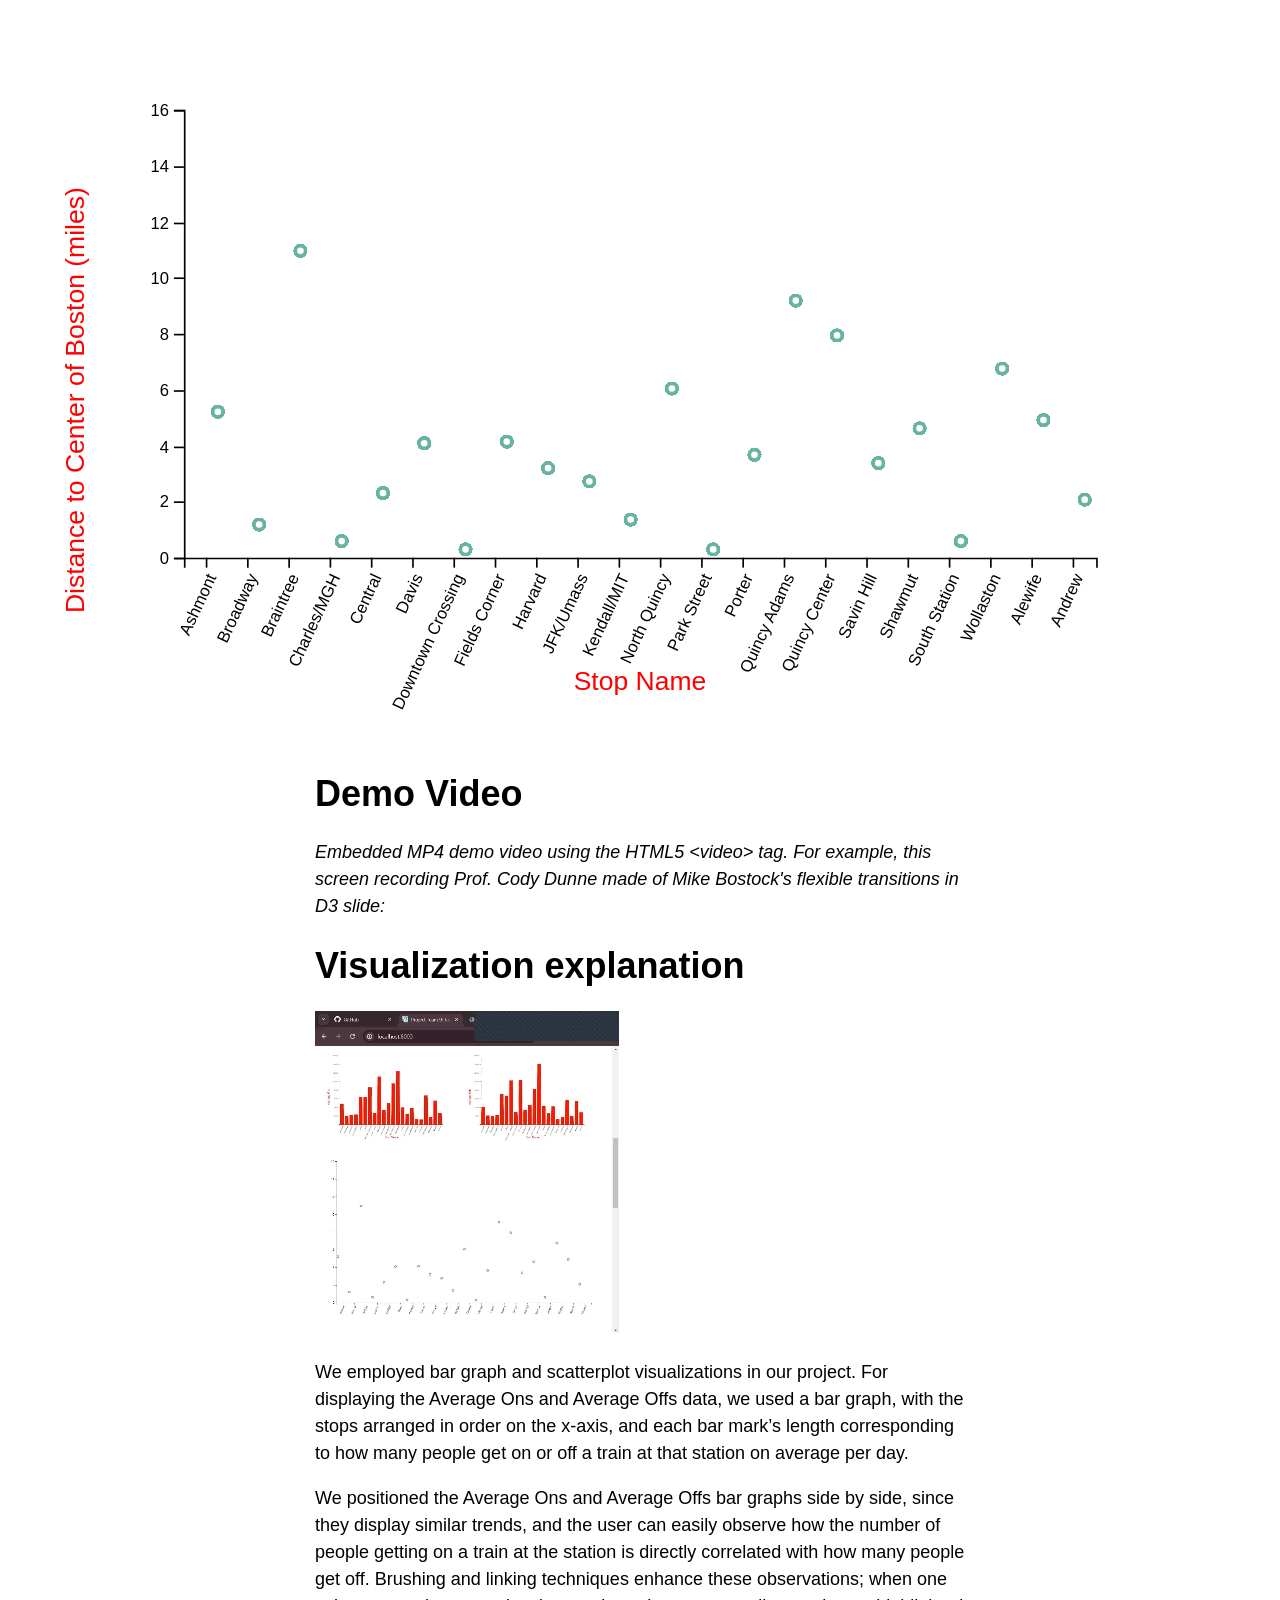
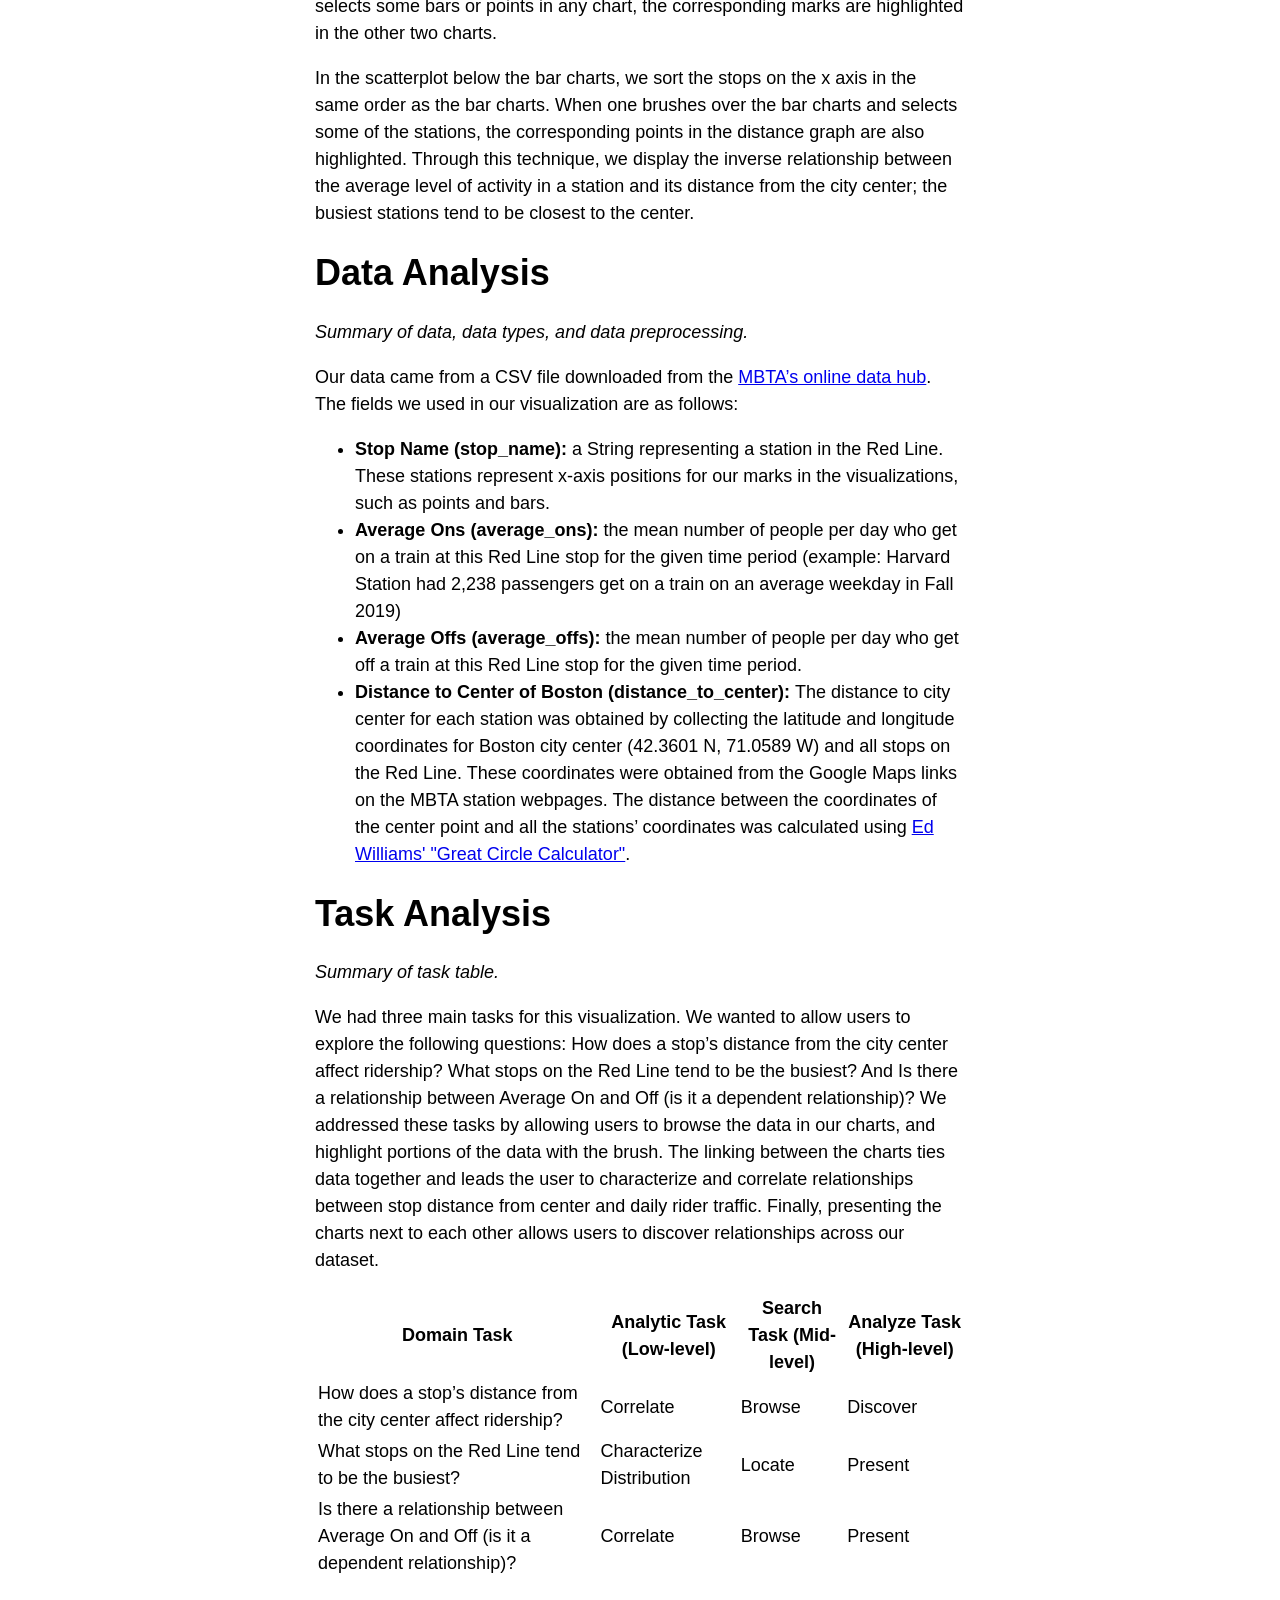
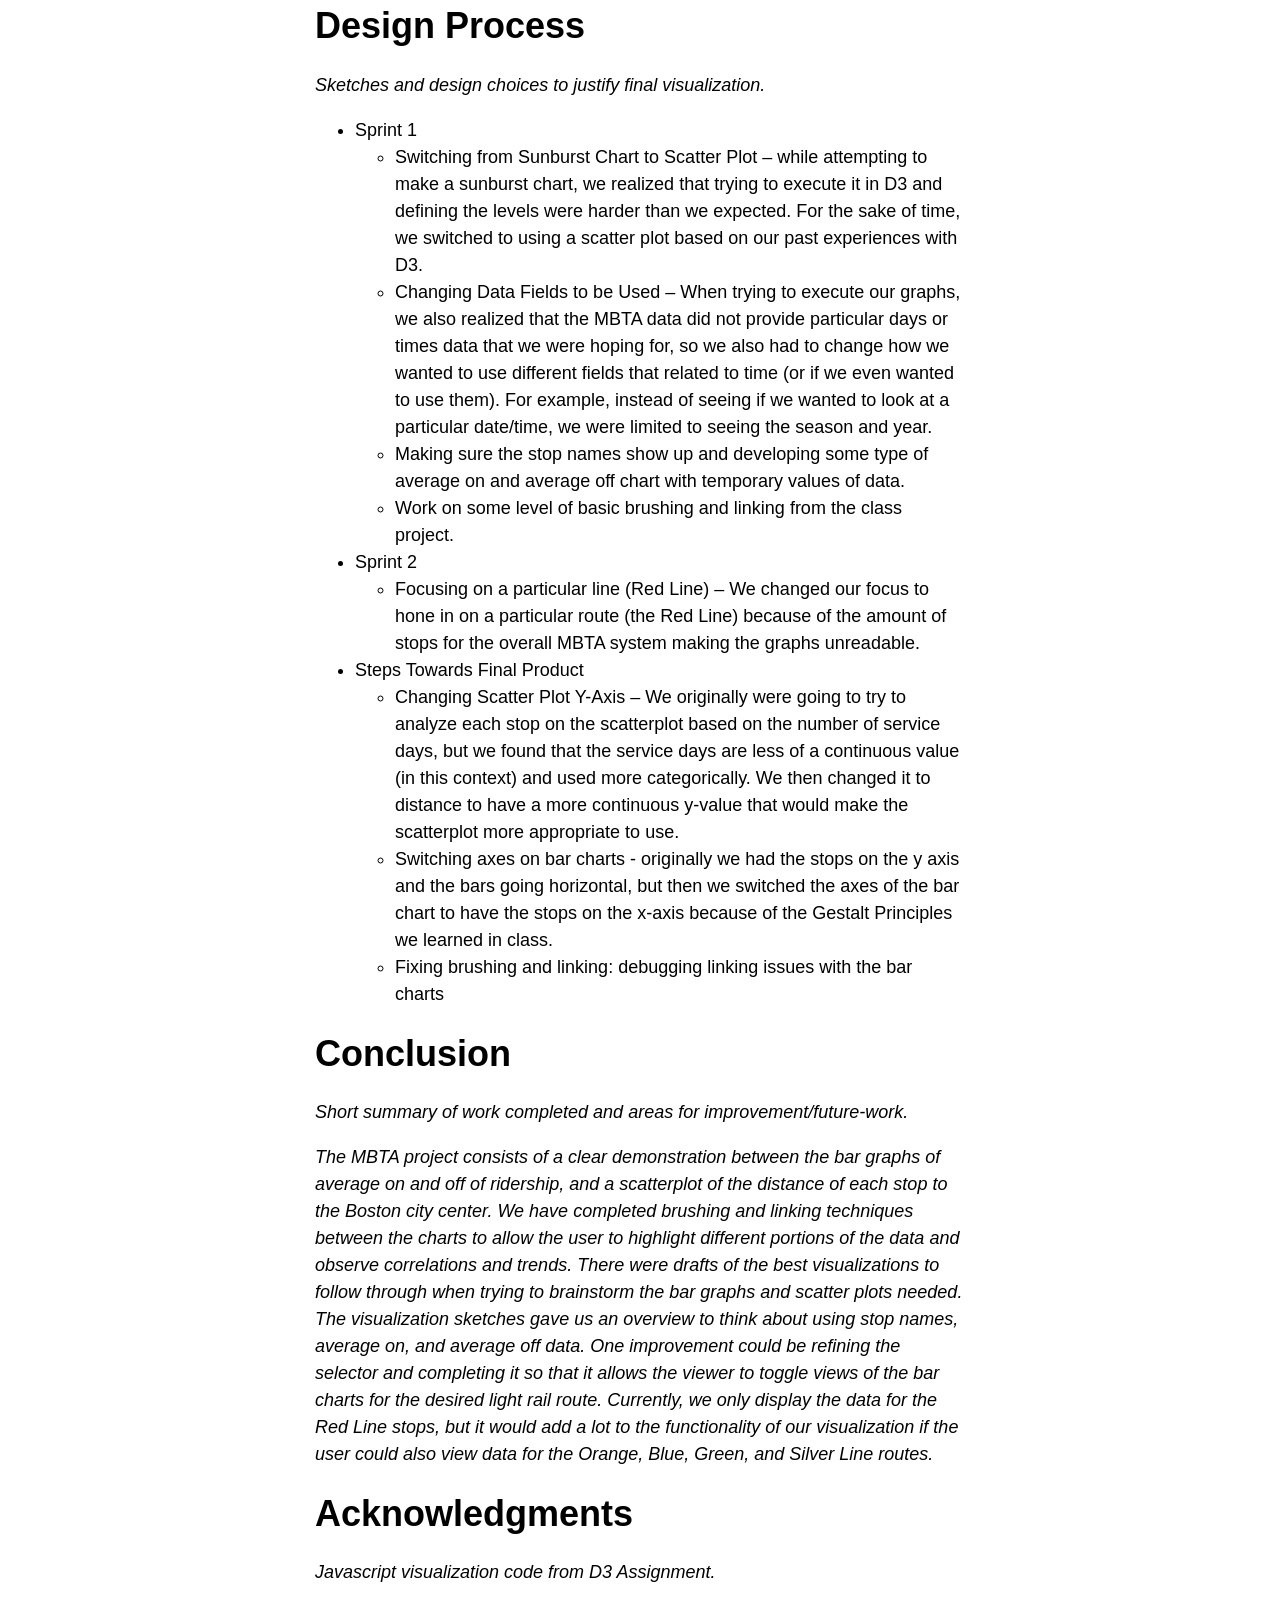
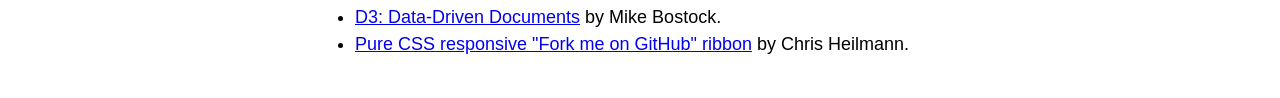
==== commit fcdaf6e1: "adding design description" ====
--- a/index.html
+++ b/index.html
@@ -205,9 +205,58 @@
 
     <p><em>Sketches and design choices to justify final visualization.</em></p>
 
-    <p><em>Expectation: Evidence of iterative improvement. Logical discussion of design choices grounded in theory from
-        course. Discusses feedback from usability testing.</em></p>
-
+    <ul>
+      <li>Sprint 1</li>
+      <ul>
+        <li>Switching from Sunburst Chart to Scatter Plot – while 
+          attempting to make a sunburst chart, we realized that trying to execute it in D3 and 
+          defining the levels were harder than we expected. For the sake of time, we switched to using a scatter plot 
+          based on our past experiences with D3.</li>
+          <li>
+            Changing Data Fields to be Used – When trying to execute our graphs, 
+            we also realized that the MBTA data did not provide particular days or times data that we were hoping for, 
+            so we also had to change how we wanted to use different fields that related to time (or if we even wanted to use them). For example, 
+            instead of seeing if we wanted to look at a 
+            particular date/time, 
+            we were limited to seeing the season and year.
+          </li>
+          <li>
+            Making sure the stop names show up and developing some type of average on and average 
+            off chart with temporary values of data.
+          </li>
+          <li>
+            Work on some level of basic brushing and linking from the class project.
+          </li>
+      </ul>
+      <li>Sprint 2</li>
+      <ul>
+        <li>
+          Focusing on a particular line (Red Line) – We changed our focus to hone in on a 
+          particular route (the Red Line) because of the 
+          amount of stops for the overall MBTA system making the graphs unreadable.
+        </li>
+      </ul>
+      <li>Steps Towards Final Product</li>
+      <ul>
+        <li>
+          Changing Scatter Plot Y-Axis – We originally were going to try to analyze each stop on the scatterplot based on 
+          the number of service days, but we found that the service days are less of a continuous value 
+          (in this context) and used more categorically. We then changed it to distance to have a more continuous y-value that would make 
+          the scatterplot more appropriate to use.
+        </li>
+        <li>
+          Switching axes on bar charts - originally we had
+           the stops on the y axis and the bars going horizontal, but then we 
+           switched the axes of the bar chart to have the stops on the x-axis because of 
+          the Gestalt Principles we learned in class.
+        </li>
+        <li>
+          Fixing brushing and linking: 
+          debugging linking issues with the bar charts
+        </li>
+      </ul>
+    </ul>
+    
     <!-- CONCLUSION -->
     <h1>Conclusion</h1>
 
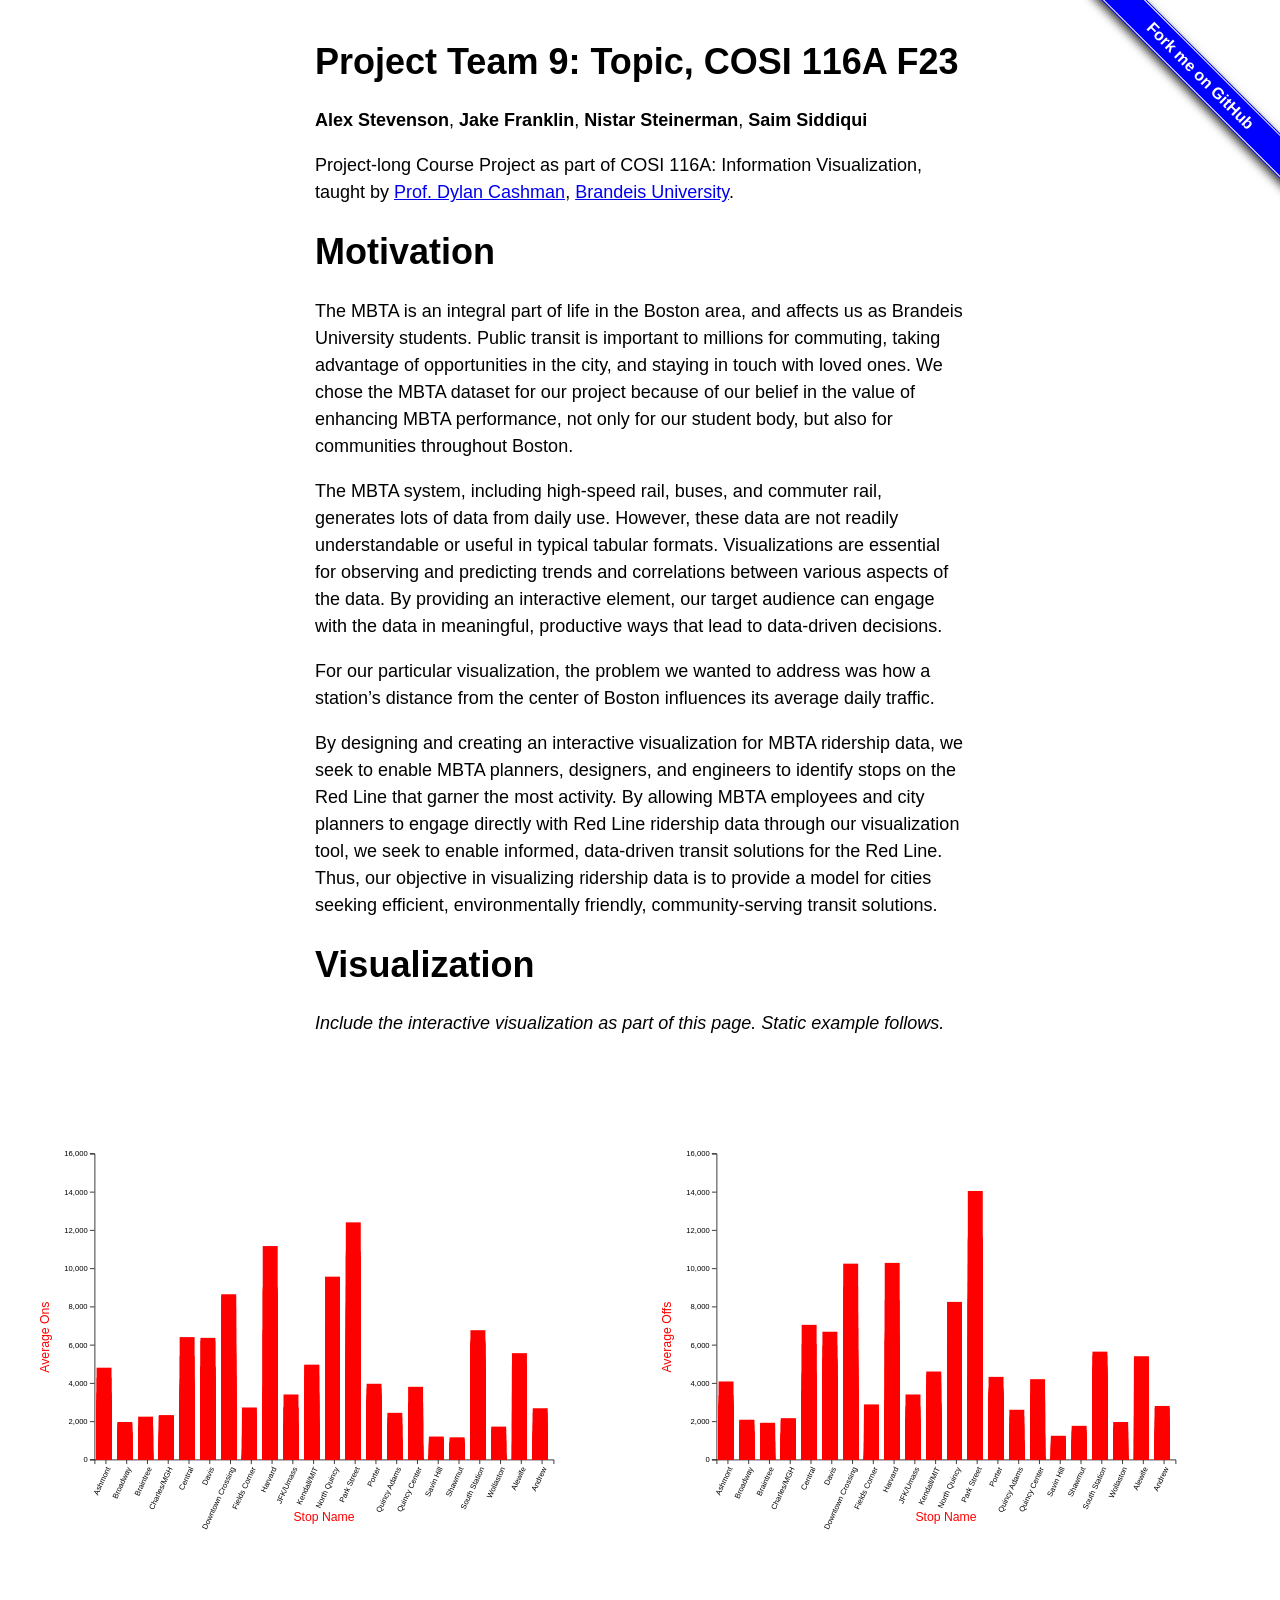
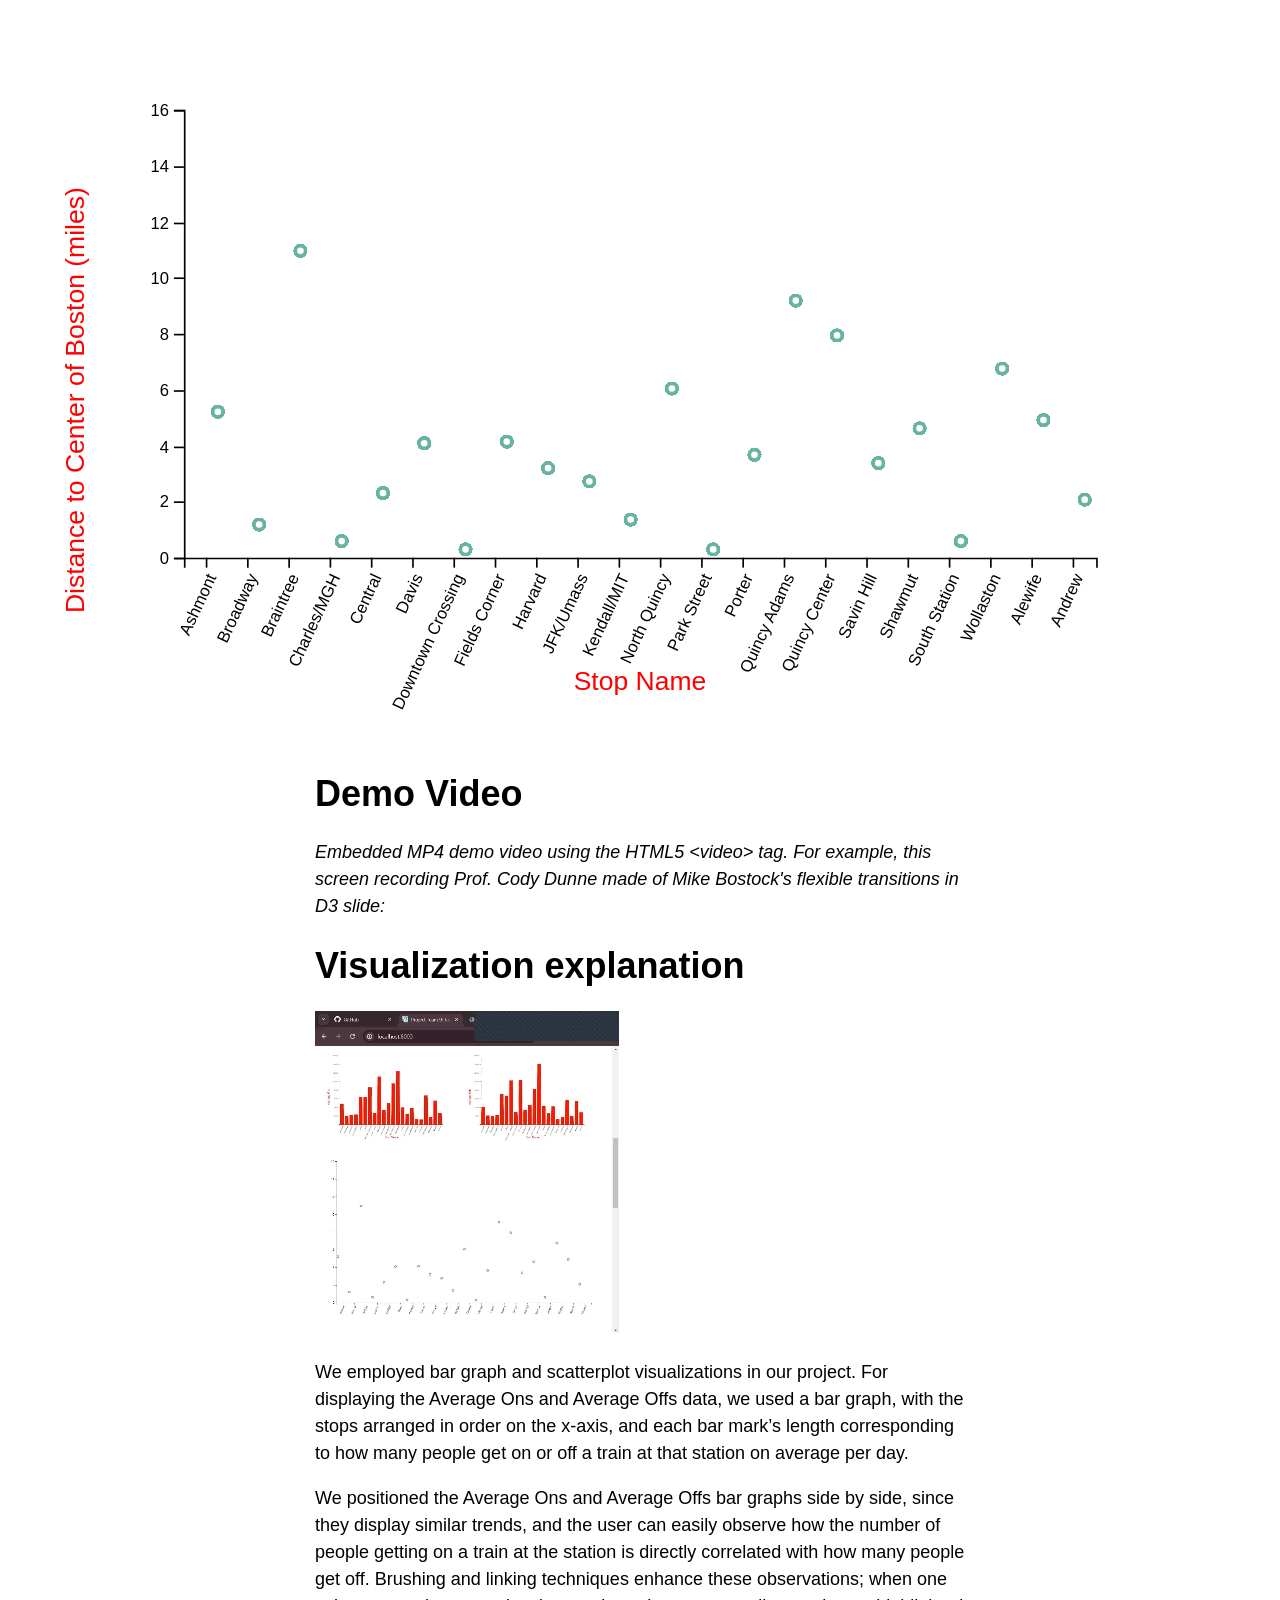
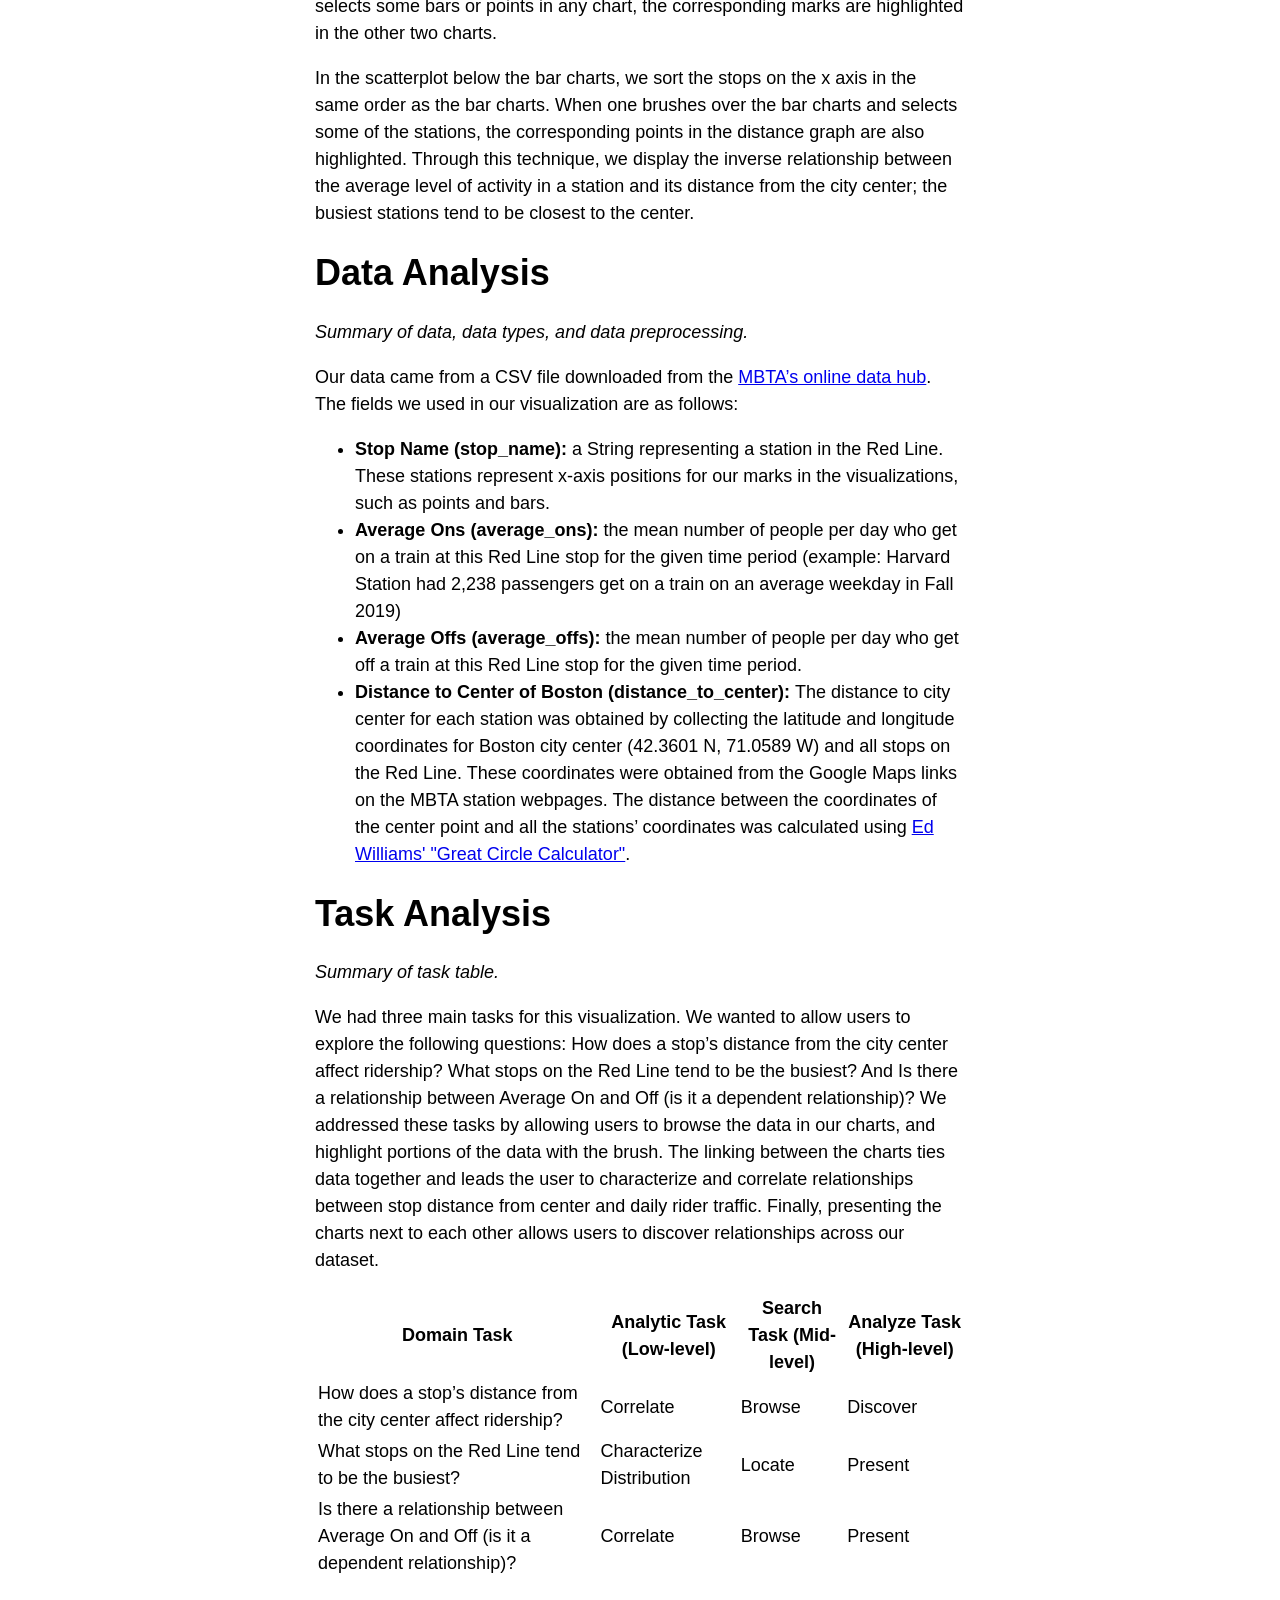
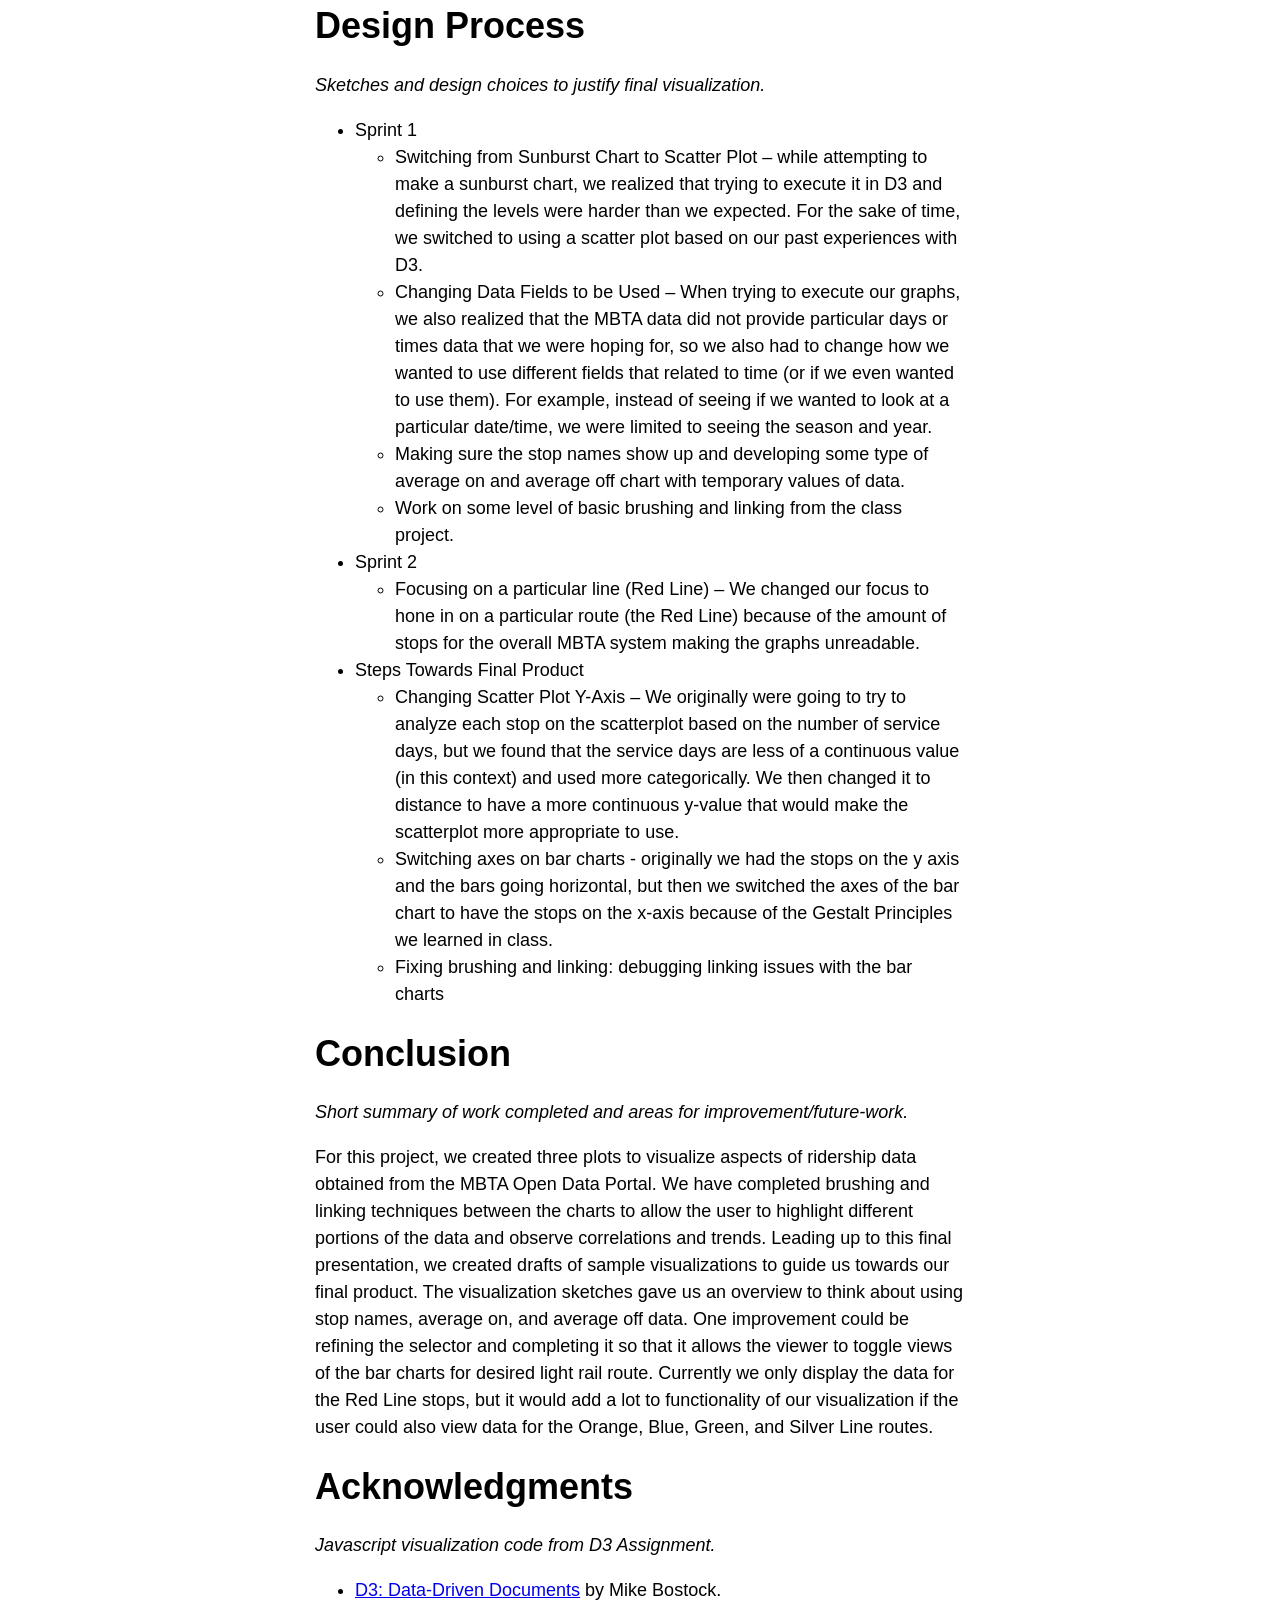
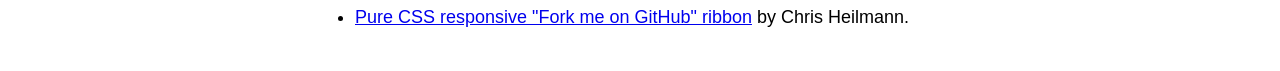
==== commit 07df0250: "removing italic conclusion" ====
--- a/index.html
+++ b/index.html
@@ -262,15 +262,12 @@
 
     <p><em>Short summary of work completed and areas for improvement/future-work.</em></p>
 
-    <p><em>The MBTA project consists of a clear demonstration between the bar graphs of average on and off of ridership,
-        and a scatterplot of the distance of each stop to the Boston city center. We have completed brushing and linking
-        techniques between the charts to allow the user to highlight different portions of the data and observe
-        correlations and trends. There were drafts of the best visualizations to follow through when trying to
-        brainstorm the bar graphs and scatter plots needed. The visualization sketches gave us an overview to think
-        about using stop names, average on, and average off data. One improvement could be refining the selector and
-        completing it so that it allows the viewer to toggle views of the bar charts for the desired light rail route.
-        Currently, we only display the data for the Red Line stops, but it would add a lot to the functionality of our
-        visualization if the user could also view data for the Orange, Blue, Green, and Silver Line routes. </em></p>
+    <p>For this project, we created three plots to visualize aspects of ridership data obtained from the MBTA Open Data Portal. 
+      We have completed brushing and linking techniques between the charts to allow the user to highlight different portions of the data and observe 
+      correlations and trends. Leading up to this final presentation, we created drafts of sample visualizations to guide us towards our final product. The visualization sketches gave 
+      us an overview to think about using stop names, average on, and average off data. One improvement could be refining the selector and completing it so that it 
+      allows the viewer to toggle views of the bar charts for desired light rail route. Currently we only display the data for the Red Line stops, but it would add a lot to functionality 
+      of our visualization if the user could also view data for the Orange, Blue, Green, and Silver Line routes. </p>
 
     <!-- ACKNOWLEDGMENTS -->
     <h1>Acknowledgments</h1>
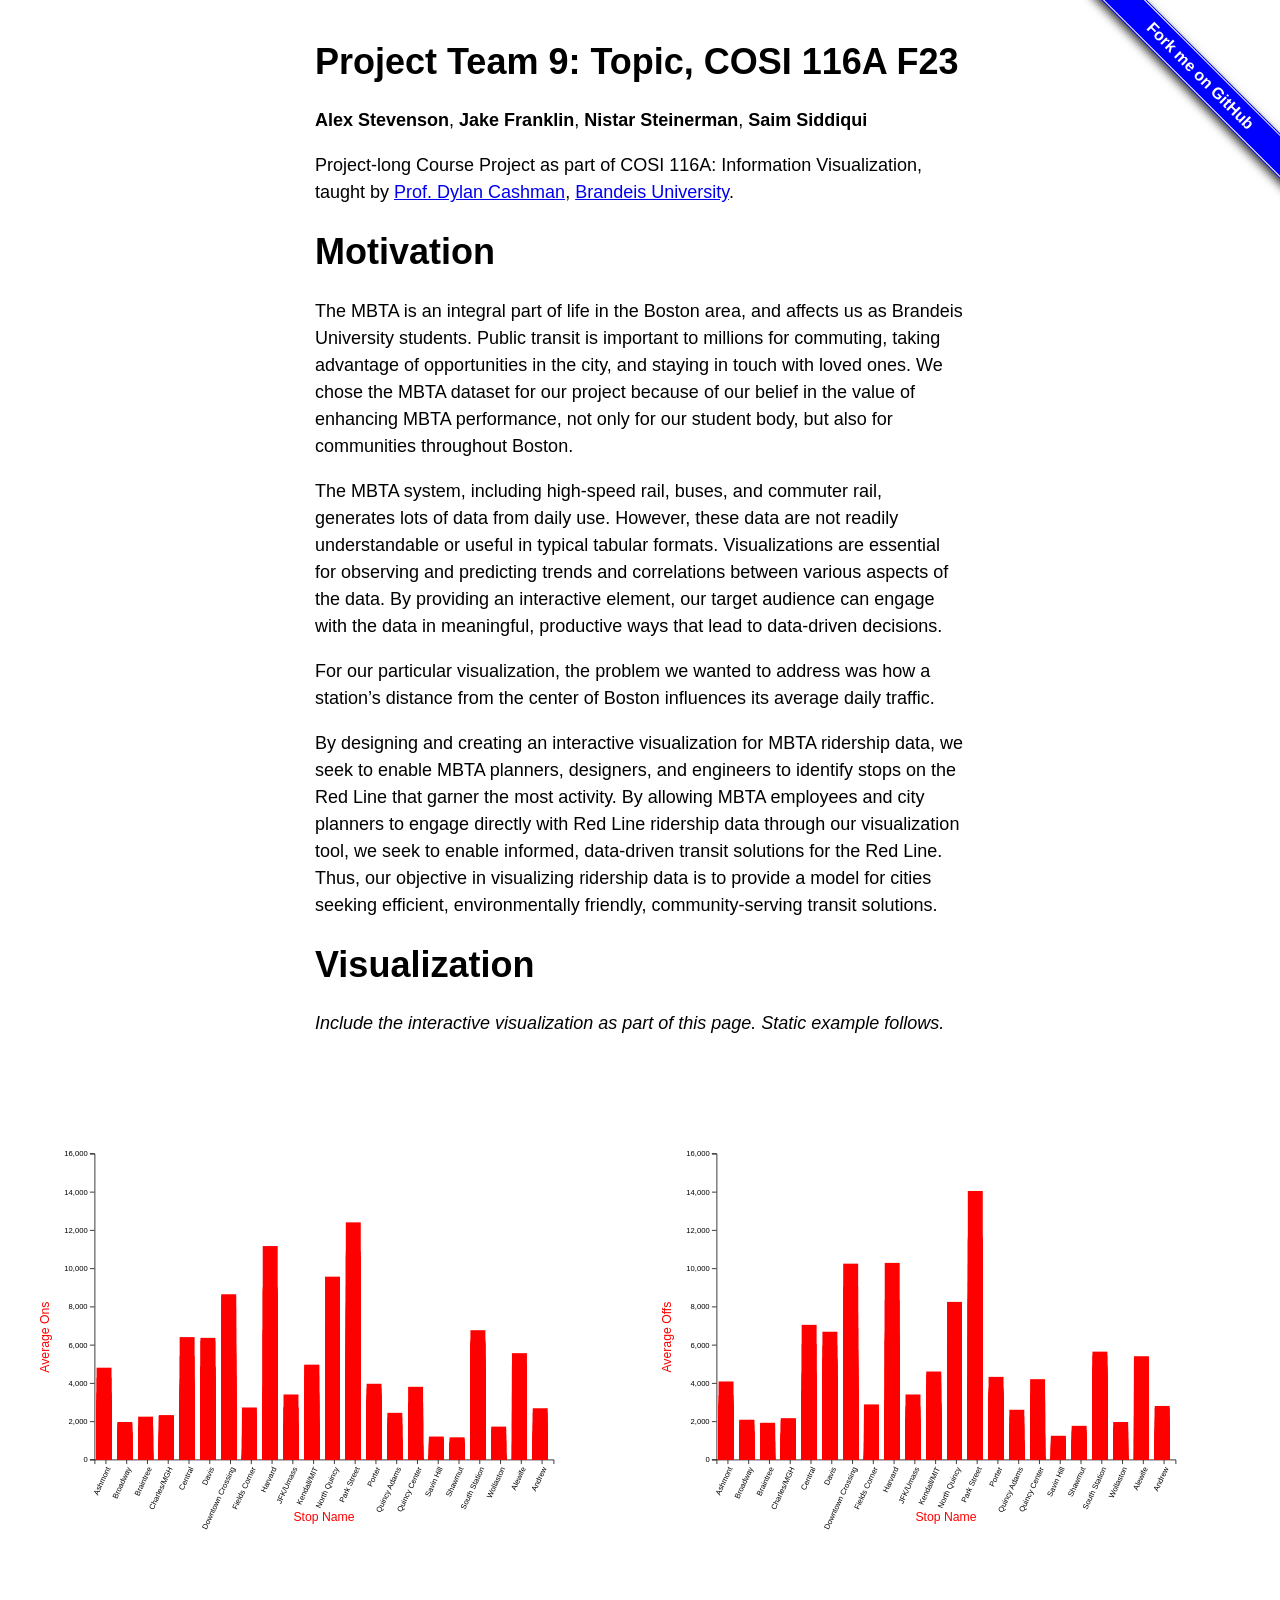
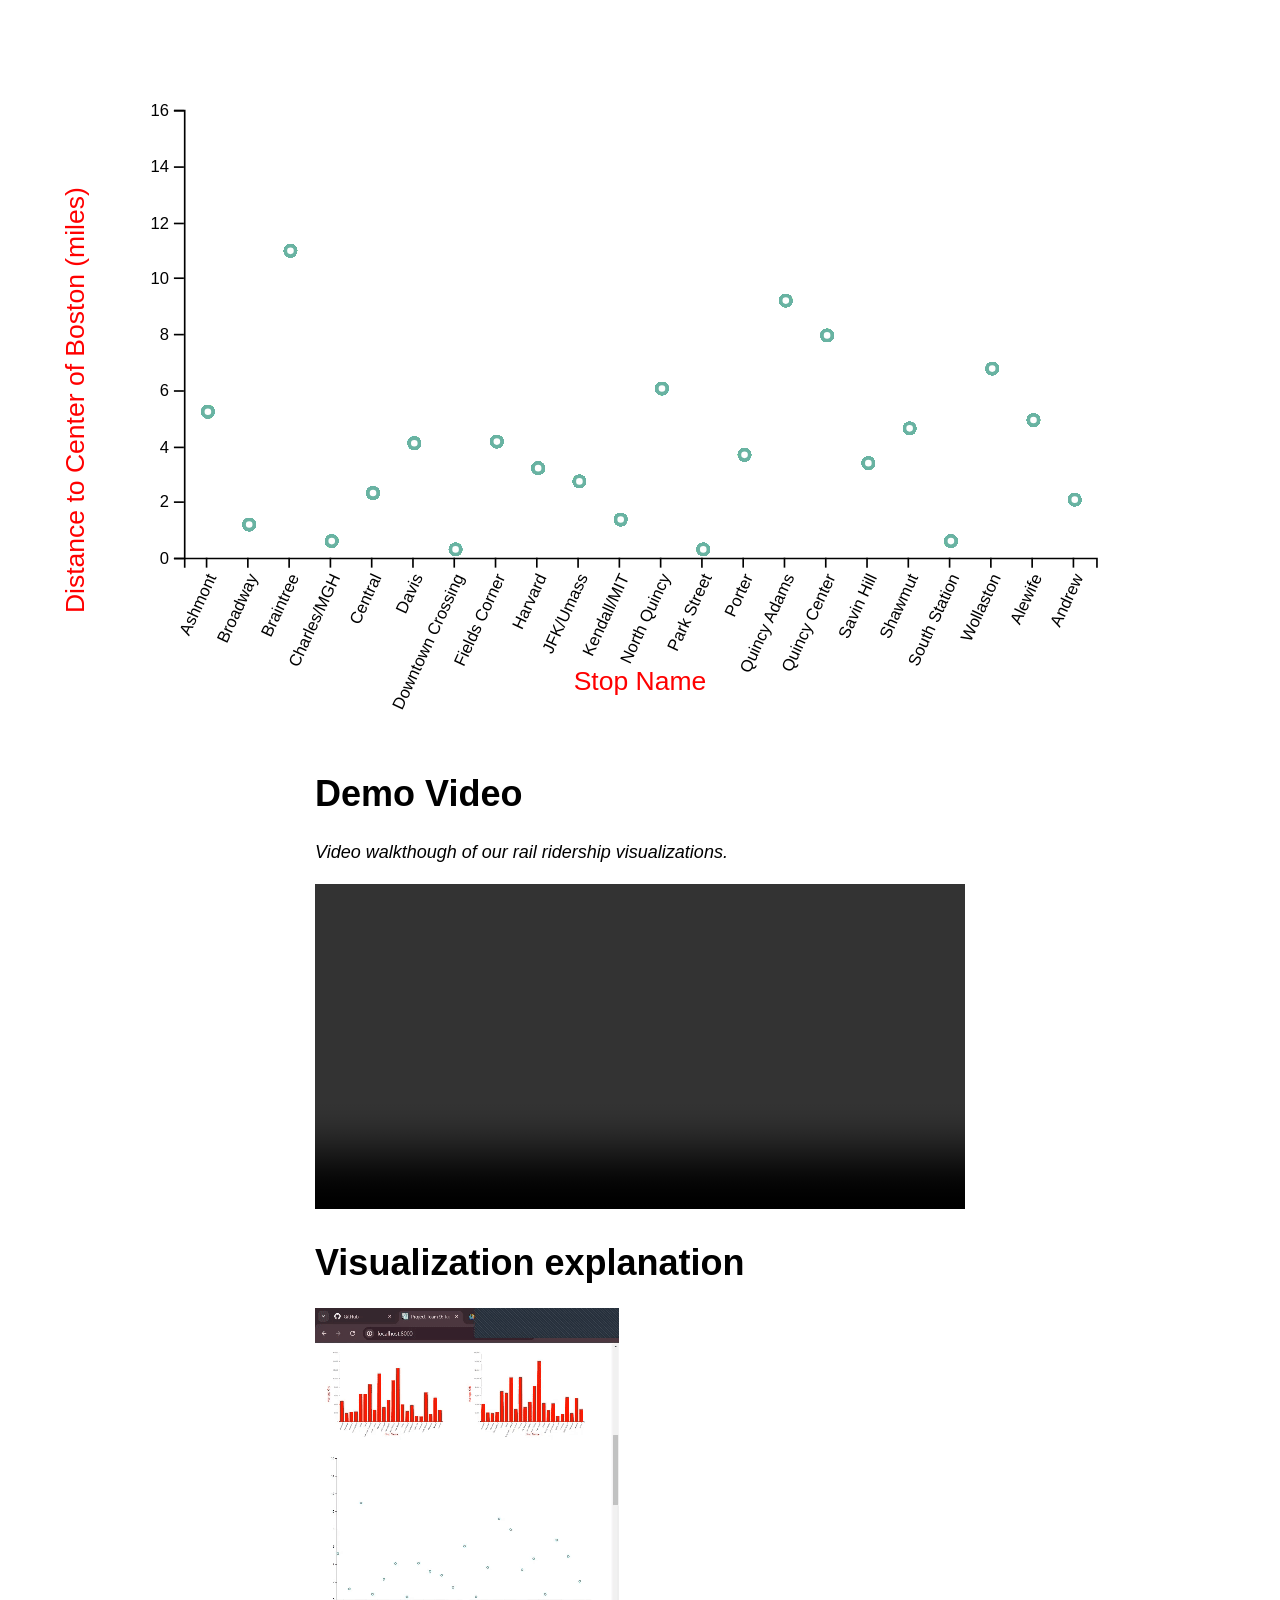
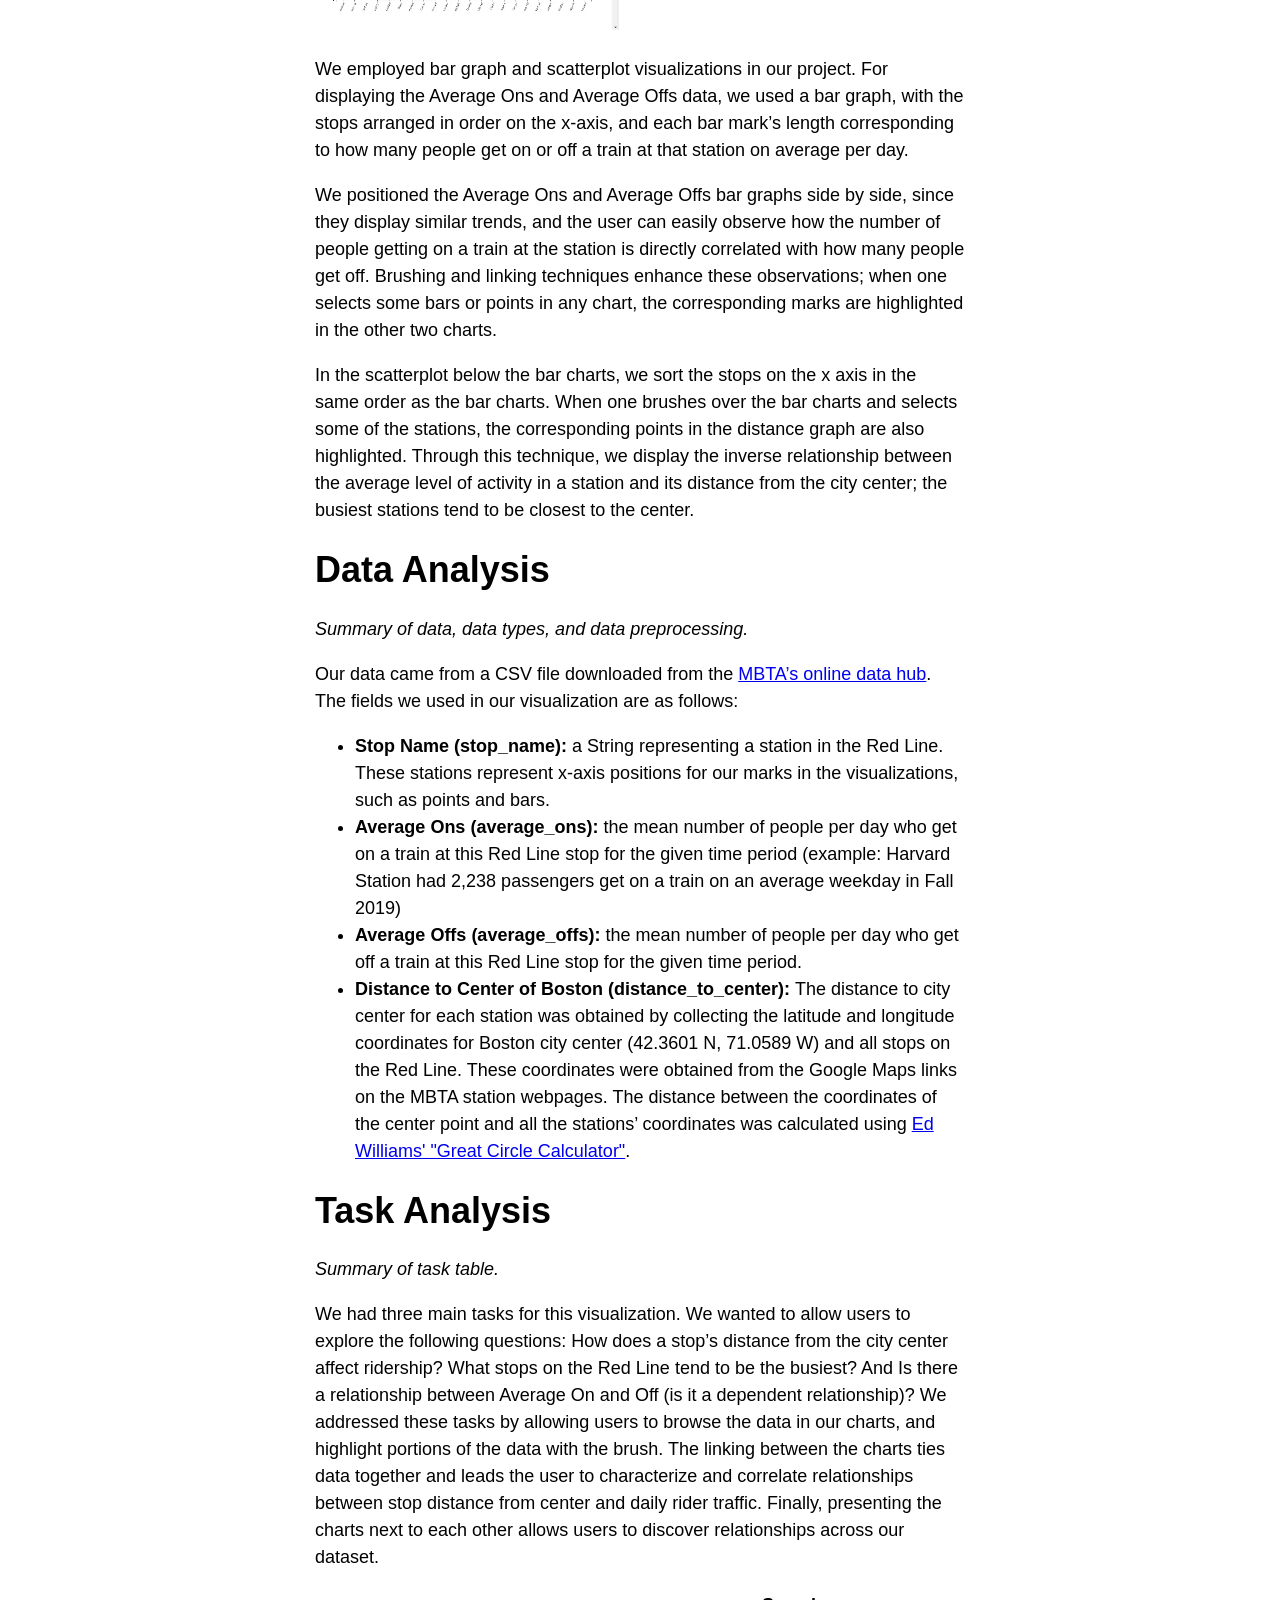
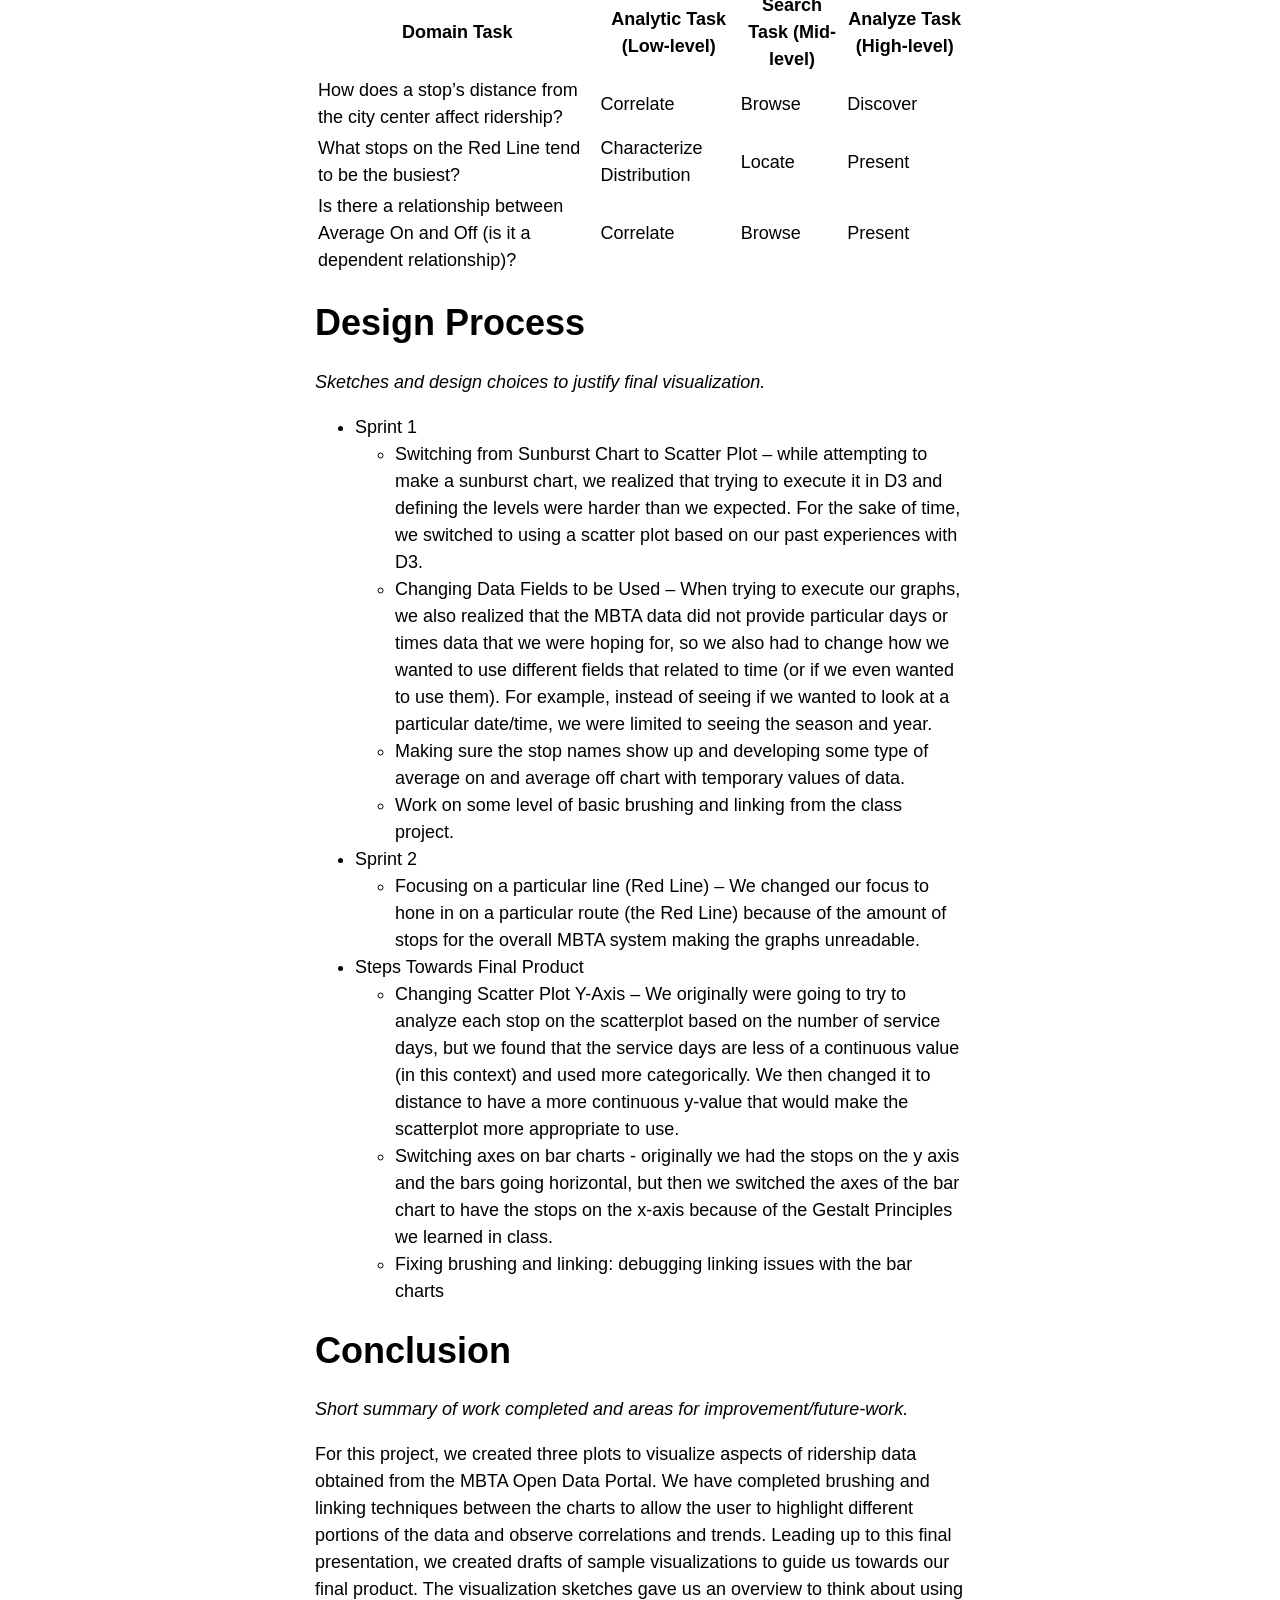
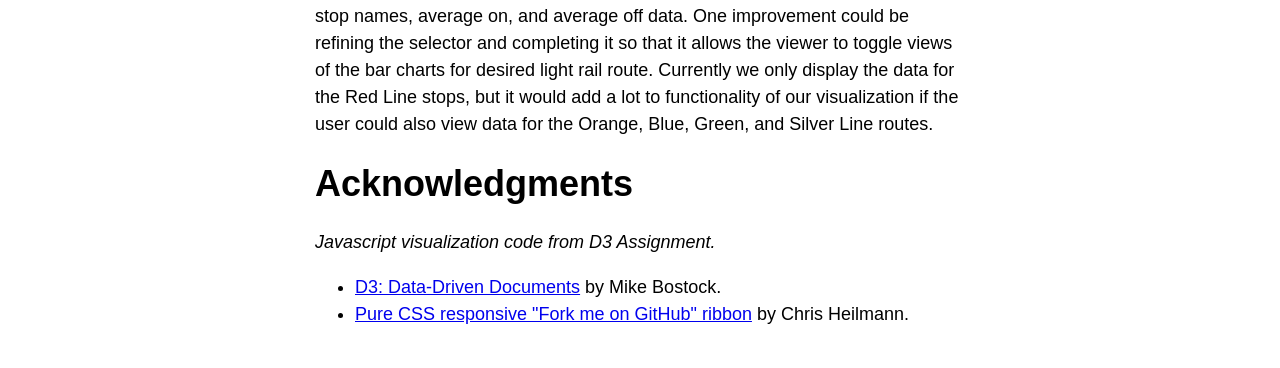
==== commit 8536bf23: "Adding video walkthough to website." ====
--- a/index.html
+++ b/index.html
@@ -97,13 +97,11 @@
     <!-- DEMO VIDEO -->
     <h1>Demo Video</h1>
 
-    <p><em>Embedded MP4 demo video using the HTML5 &lt;video&gt; tag. For example, this screen recording Prof. Cody
-        Dunne made of Mike Bostock's flexible transitions in D3 slide:</em></p>
-
-    <!-- <video controls width="100%">
-      <source src="http://www.ccs.neu.edu/home/cody/courses/shared/d3-flexible-transitions.mp4" type="video/mp4">
-      <p>Your browser doesn't support HTML5 video. Here is a <a href="http://www.ccs.neu.edu/home/cody/courses/shared/d3-flexible-transitions.mp4">link to the video</a> instead.</p>
-    </video> -->
+    <p><em>Video walkthough of our rail ridership visualizations.</em></p>
+
+    <video controls width="100%">
+      <source src="images/VisualizationWalkthrough.mov" type="video/mp4">
+    </video>
 
     <!-- VISUALIZATION EXPLANATION -->
     <h1>Visualization explanation</h1>
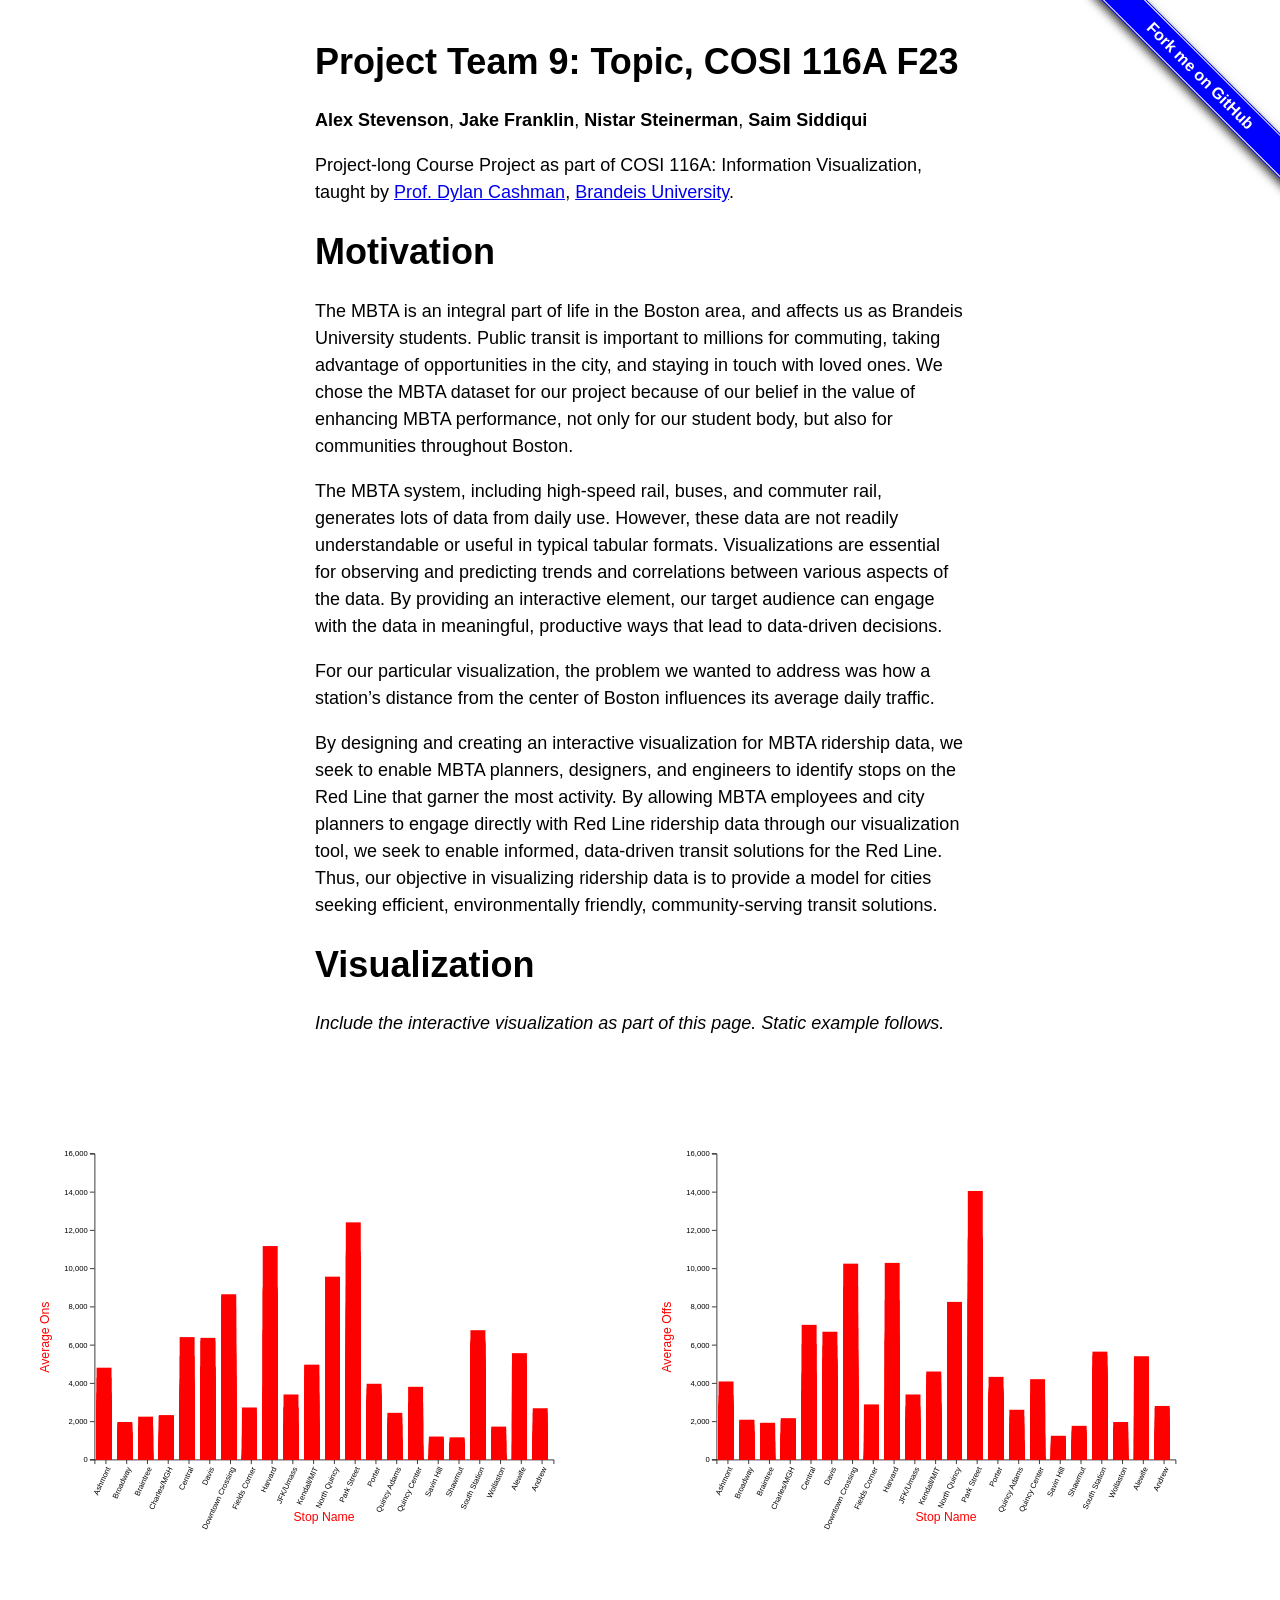
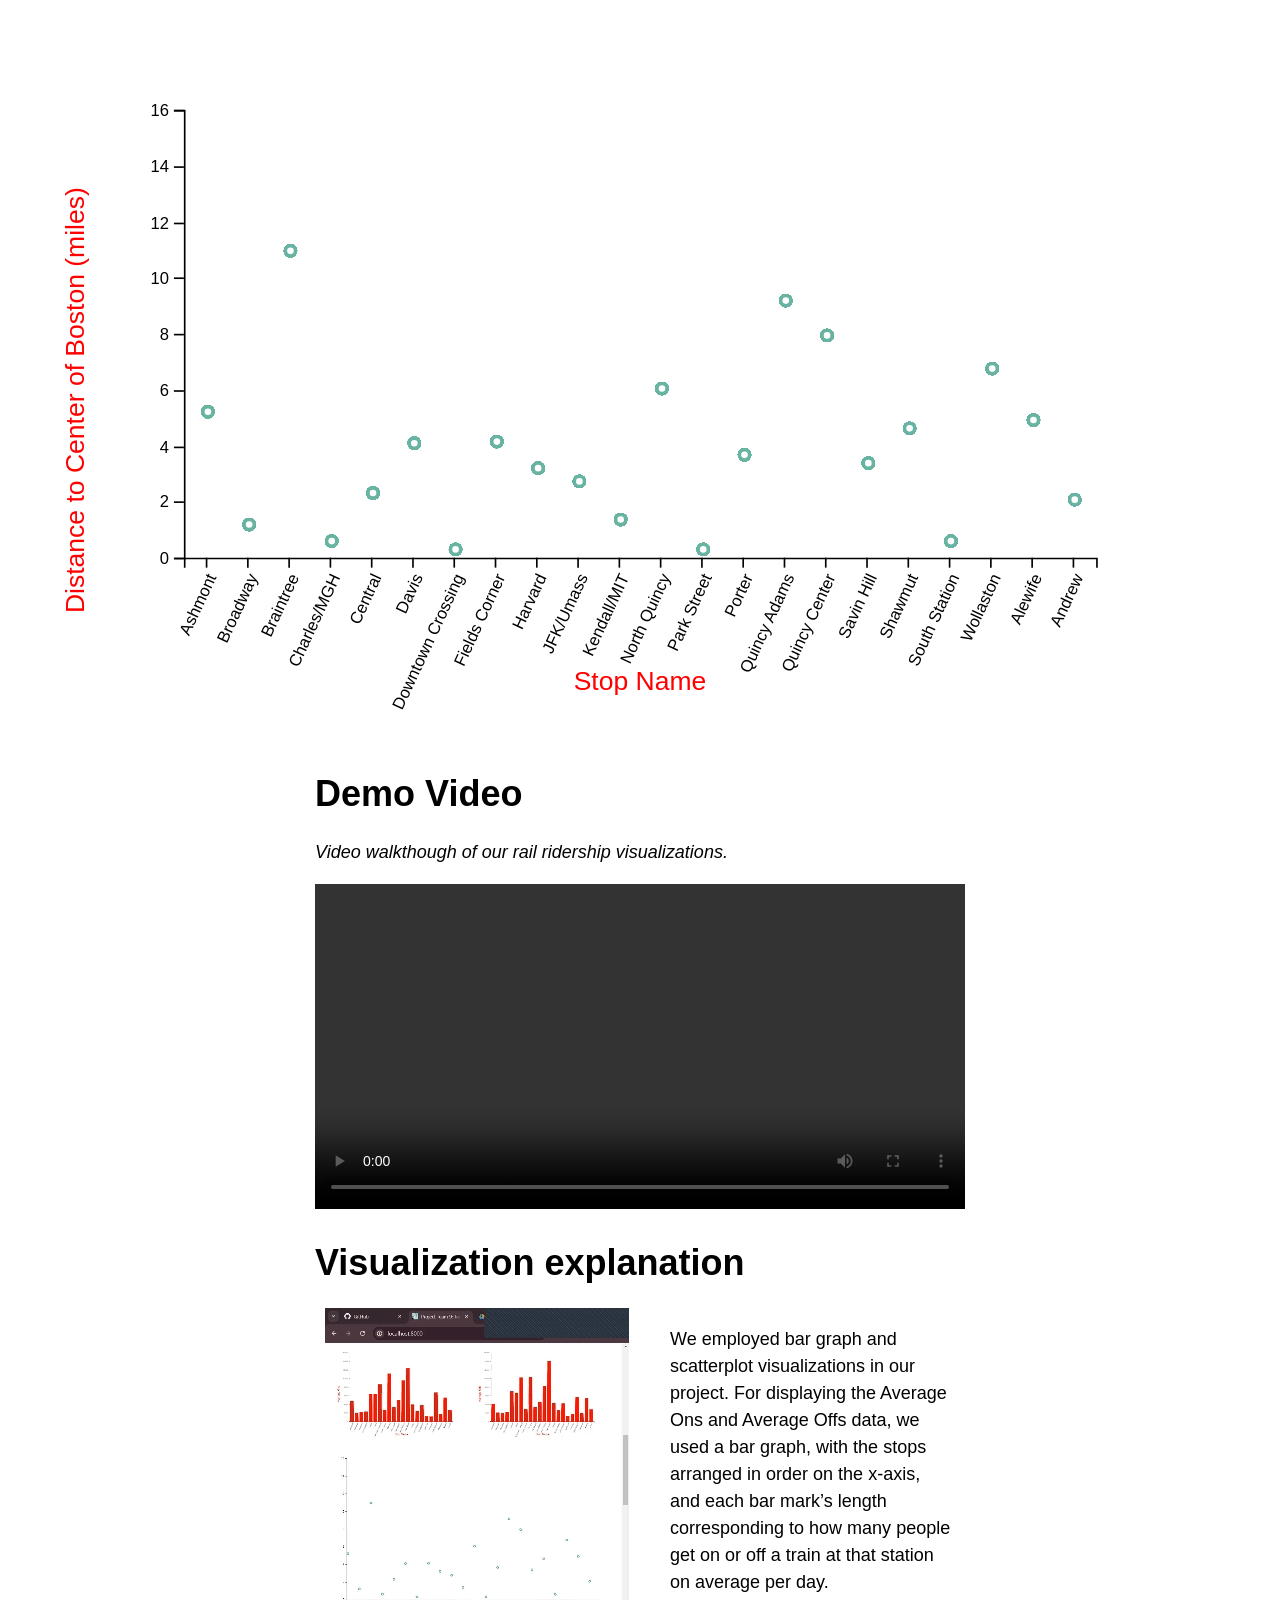
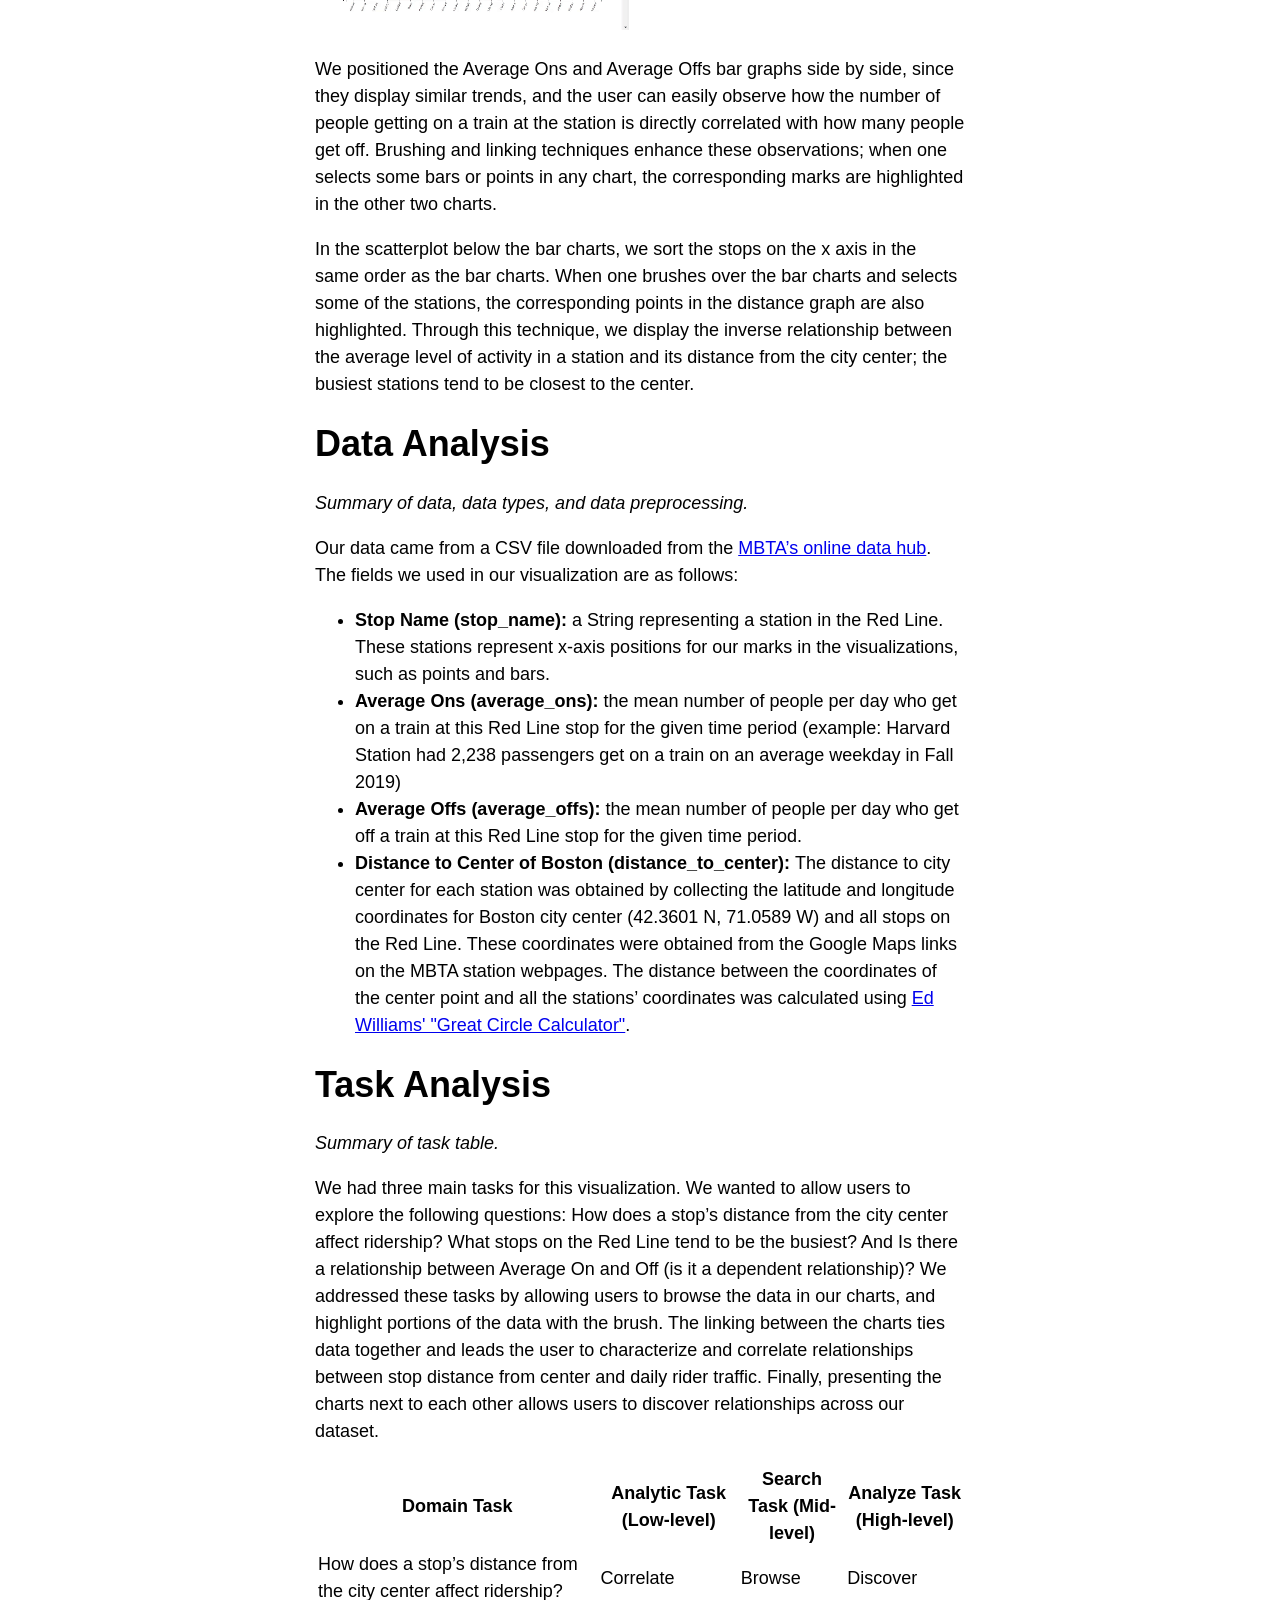
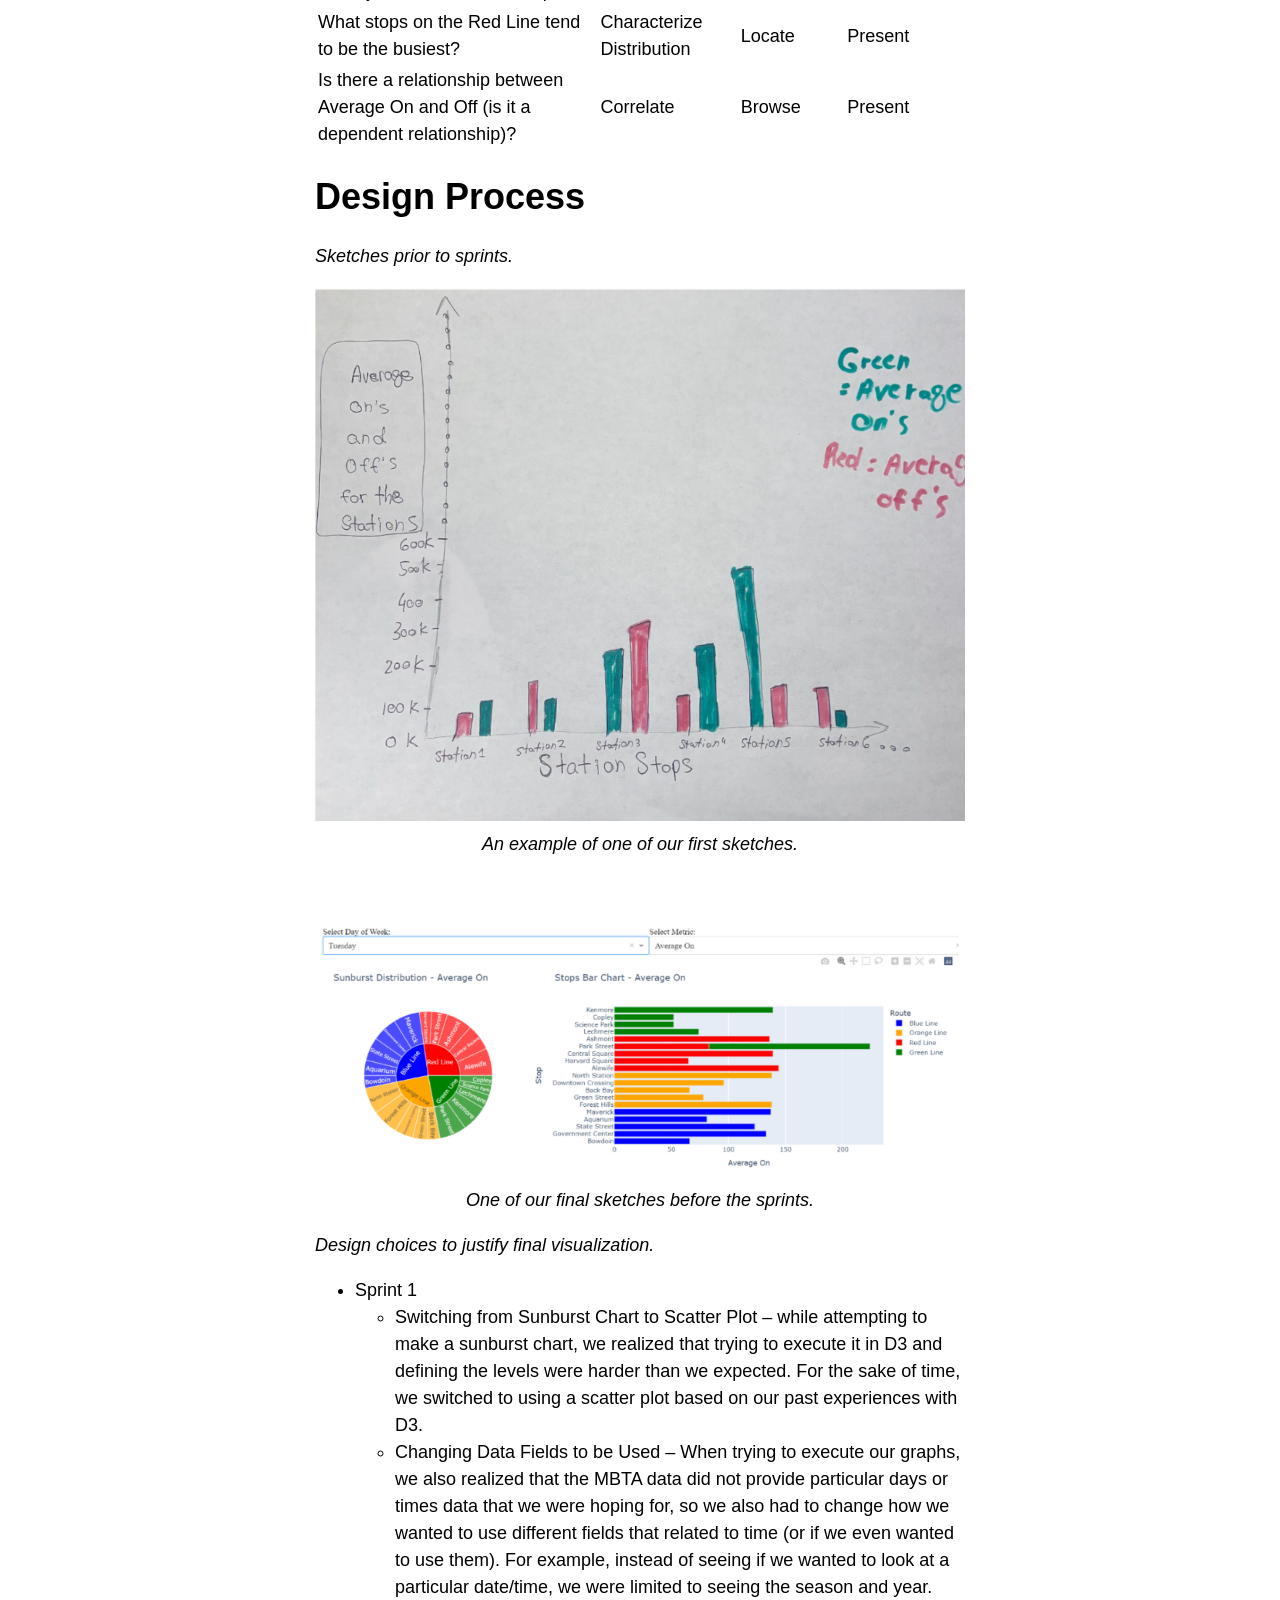
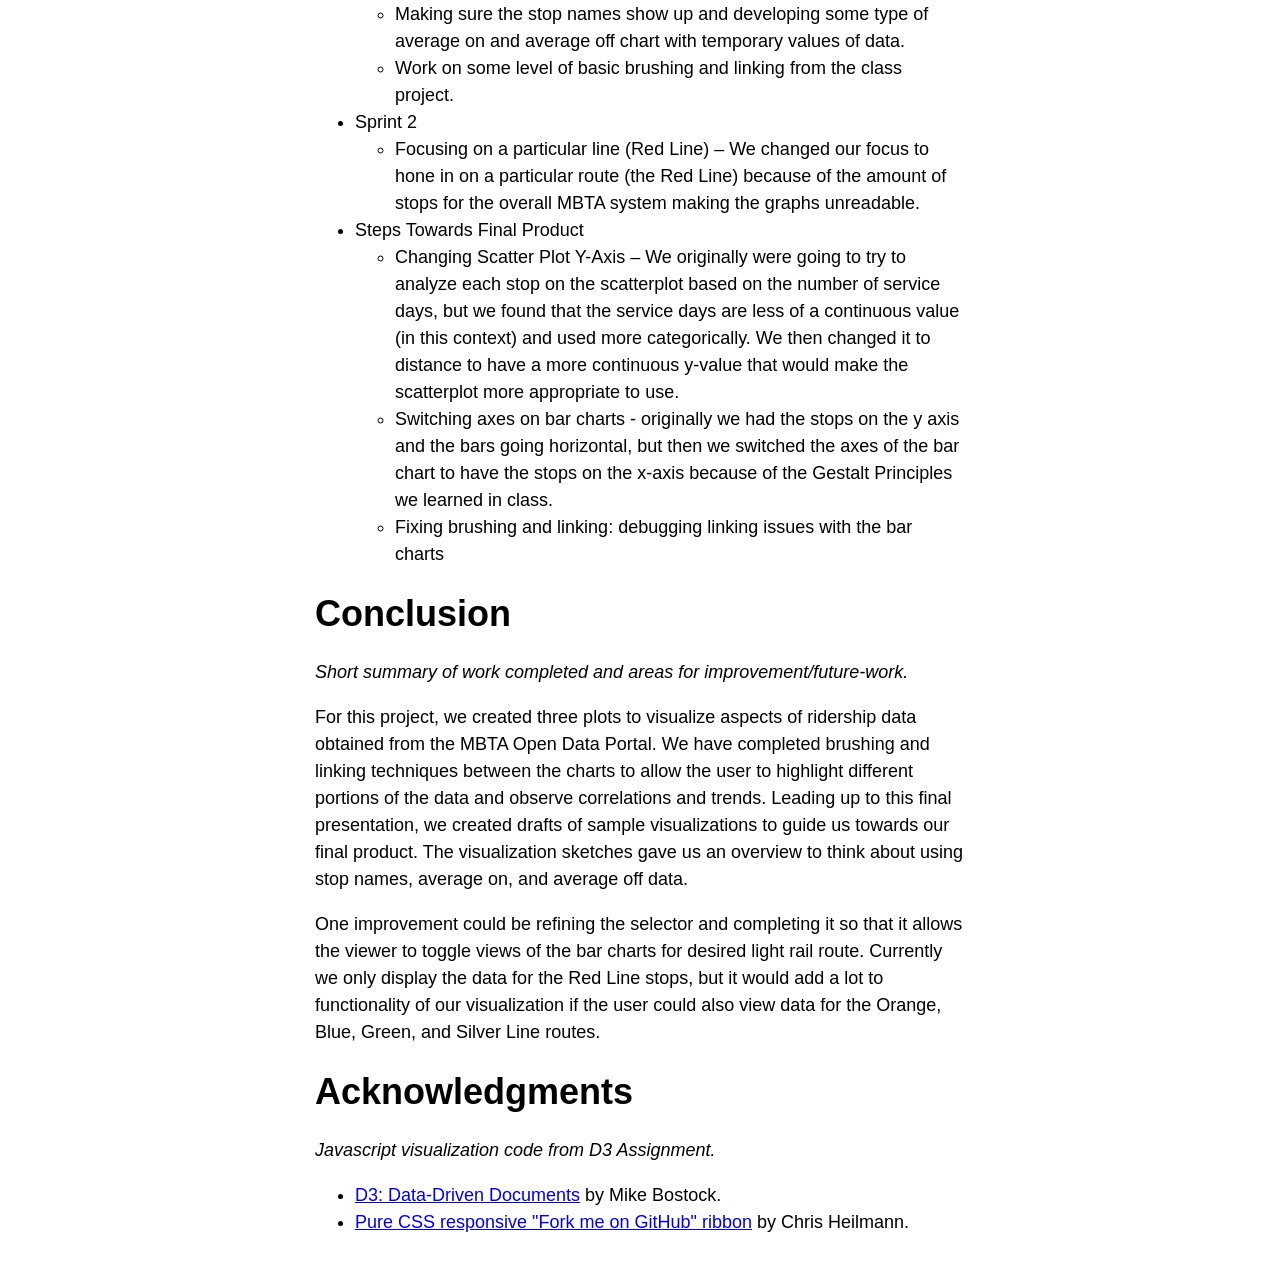
==== commit 72709c6f: "Adding images and editing styling." ====
--- a/index.html
+++ b/index.html
@@ -113,17 +113,17 @@
         <p>We employed bar graph and scatterplot visualizations in our project. For displaying the Average Ons and
           Average Offs data, we used a bar graph, with the stops arranged in order on the x-axis, and each bar mark’s
           length corresponding to how many people get on or off a train at that station on average per day.</p>
-        <p>We positioned the Average Ons and Average Offs bar graphs side by side, since they display similar trends,
-          and the user can easily observe how the number of people getting on a train at the station is directly
-          correlated with how many people get off. Brushing and linking techniques enhance these observations; when one
-          selects some bars or points in any chart, the corresponding marks are highlighted in the other two charts.</p>
-        <p>In the scatterplot below the bar charts, we sort the stops on the x axis in the same order as the bar charts.
-          When one brushes over the bar charts and selects some of the stations, the corresponding points in the
-          distance graph are also highlighted. Through this technique, we display the inverse relationship between the
-          average level of activity in a station and its distance from the city center; the busiest stations tend to be
-          closest to the center.</p>
       </div>
-    </div>
+    </div>     
+    <p>We positioned the Average Ons and Average Offs bar graphs side by side, since they display similar trends,
+      and the user can easily observe how the number of people getting on a train at the station is directly
+      correlated with how many people get off. Brushing and linking techniques enhance these observations; when one
+      selects some bars or points in any chart, the corresponding marks are highlighted in the other two charts.</p>
+    <p>In the scatterplot below the bar charts, we sort the stops on the x axis in the same order as the bar charts.
+      When one brushes over the bar charts and selects some of the stations, the corresponding points in the
+      distance graph are also highlighted. Through this technique, we display the inverse relationship between the
+      average level of activity in a station and its distance from the city center; the busiest stations tend to be
+      closest to the center.</p>
 
     <h1>Data Analysis</h1>
     <p><em>Summary of data, data types, and data preprocessing.</em></p>
@@ -200,9 +200,15 @@
 
     <!-- DESIGN PROCESS -->
     <h1>Design Process</h1>
-
-    <p><em>Sketches and design choices to justify final visualization.</em></p>
-
+    <p><em>Sketches prior to sprints.</em></p>
+    <div class="sketches">
+      <img src="images/Sketch1.png">
+      <p><i>An example of one of our first sketches.</i></p>
+      <br>
+      <img src="images/FinalSketch.png" id="final-sketch">
+      <p><i>One of our final sketches before the sprints.</i></p>
+    </div>
+    <p><em>Design choices to justify final visualization.</em></p>
     <ul>
       <li>Sprint 1</li>
       <ul>
@@ -263,7 +269,8 @@
     <p>For this project, we created three plots to visualize aspects of ridership data obtained from the MBTA Open Data Portal. 
       We have completed brushing and linking techniques between the charts to allow the user to highlight different portions of the data and observe 
       correlations and trends. Leading up to this final presentation, we created drafts of sample visualizations to guide us towards our final product. The visualization sketches gave 
-      us an overview to think about using stop names, average on, and average off data. One improvement could be refining the selector and completing it so that it 
+      us an overview to think about using stop names, average on, and average off data. </p>
+    <p>One improvement could be refining the selector and completing it so that it 
       allows the viewer to toggle views of the bar charts for desired light rail route. Currently we only display the data for the Red Line stops, but it would add a lot to functionality 
       of our visualization if the user could also view data for the Orange, Blue, Green, and Silver Line routes. </p>
 
--- a/style.css
+++ b/style.css
@@ -16,7 +16,38 @@
 }
 
 /* specific styling */
+#vis-explanation-content {
+	display: flex;
+	justify-content: space-between;
+}
 
+.vis-section {
+	max-width: calc(50% - 20px);
+	width: 50%;
+	padding: 0 10px;
+	box-sizing: border-box;
+}
+
+.sketches {
+	display: flex;
+	flex-direction: column;
+	align-items: center;
+	text-align: center;
+  }
+  
+  .sketches img {
+	max-width: 100%;
+	height: auto;
+	margin-bottom: 10px; /* Add space between images and captions */
+  }
+  
+  .sketches p {
+	margin: 0; /* Remove default margins */
+  }
+
+  #final-sketch {
+	padding-top: 2em;
+  }
 
 /* But your visualization should be full-width and full-height */
 .vis-holder {
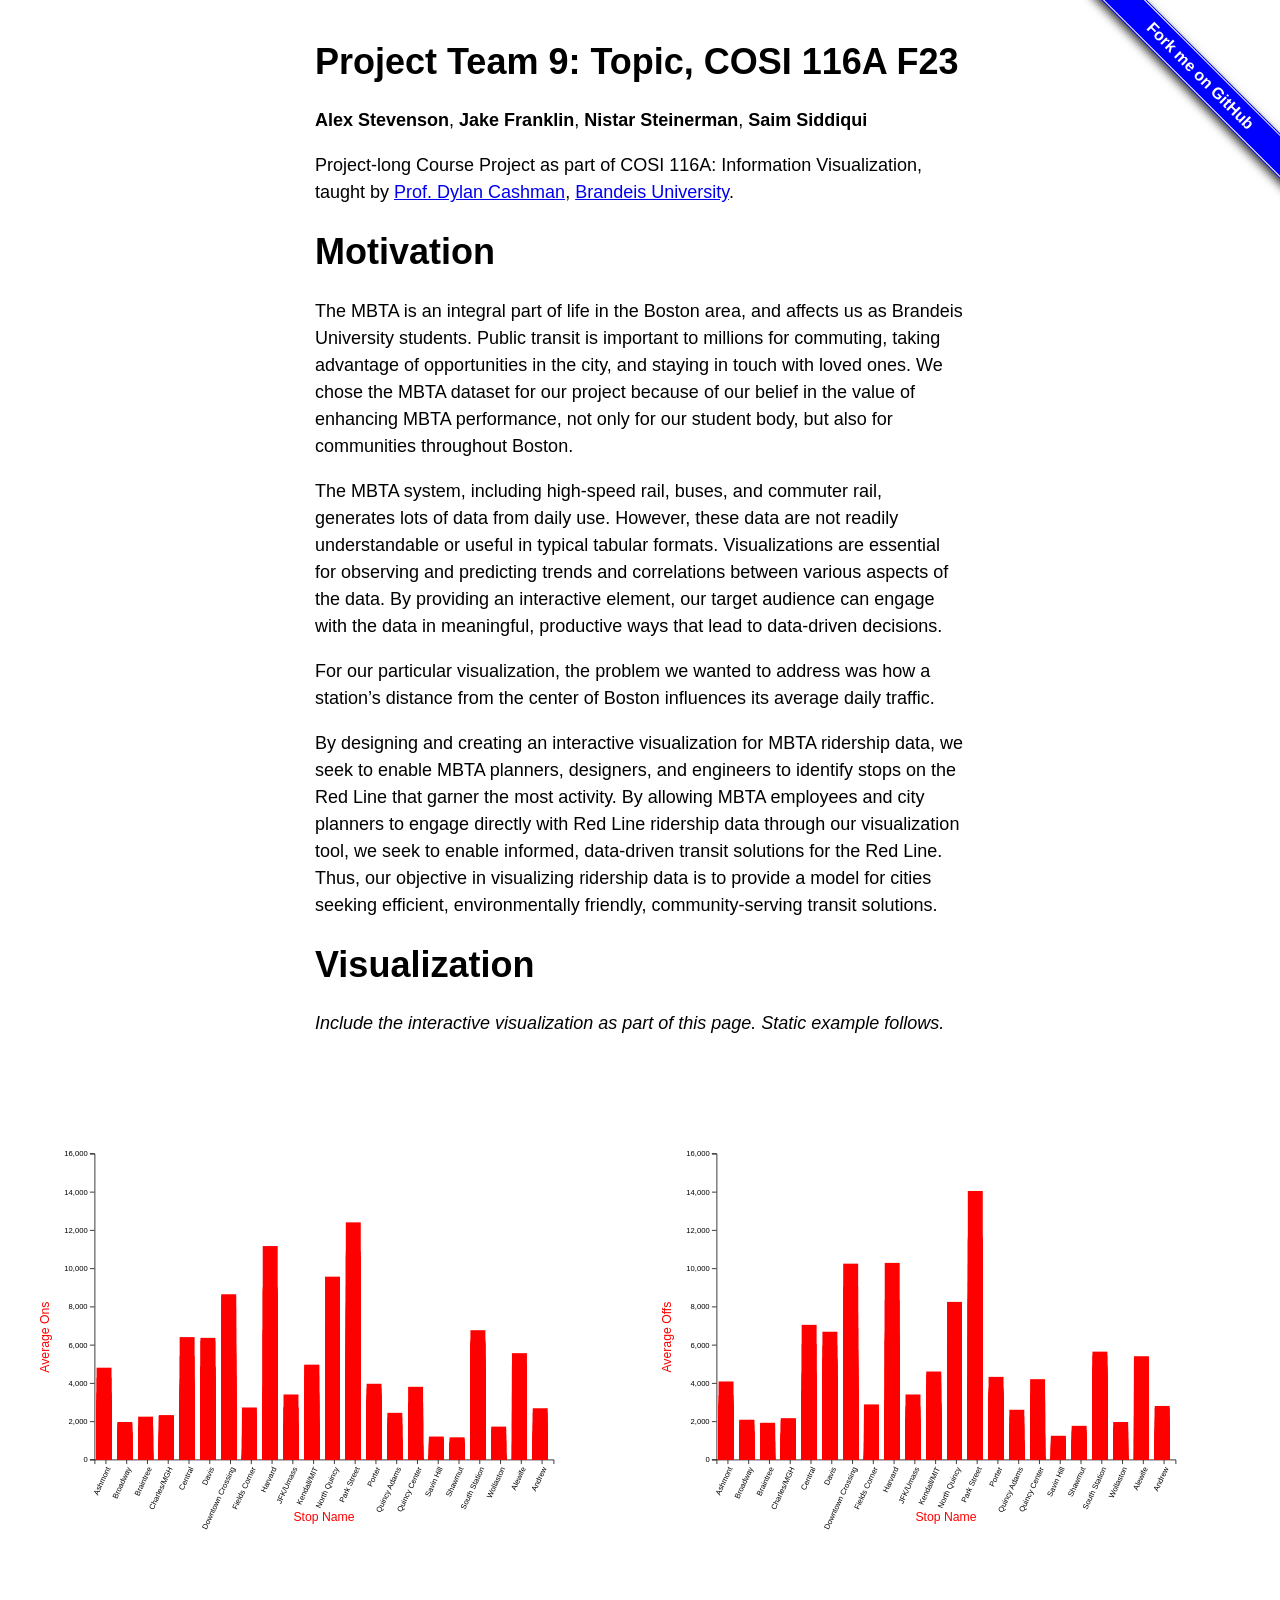
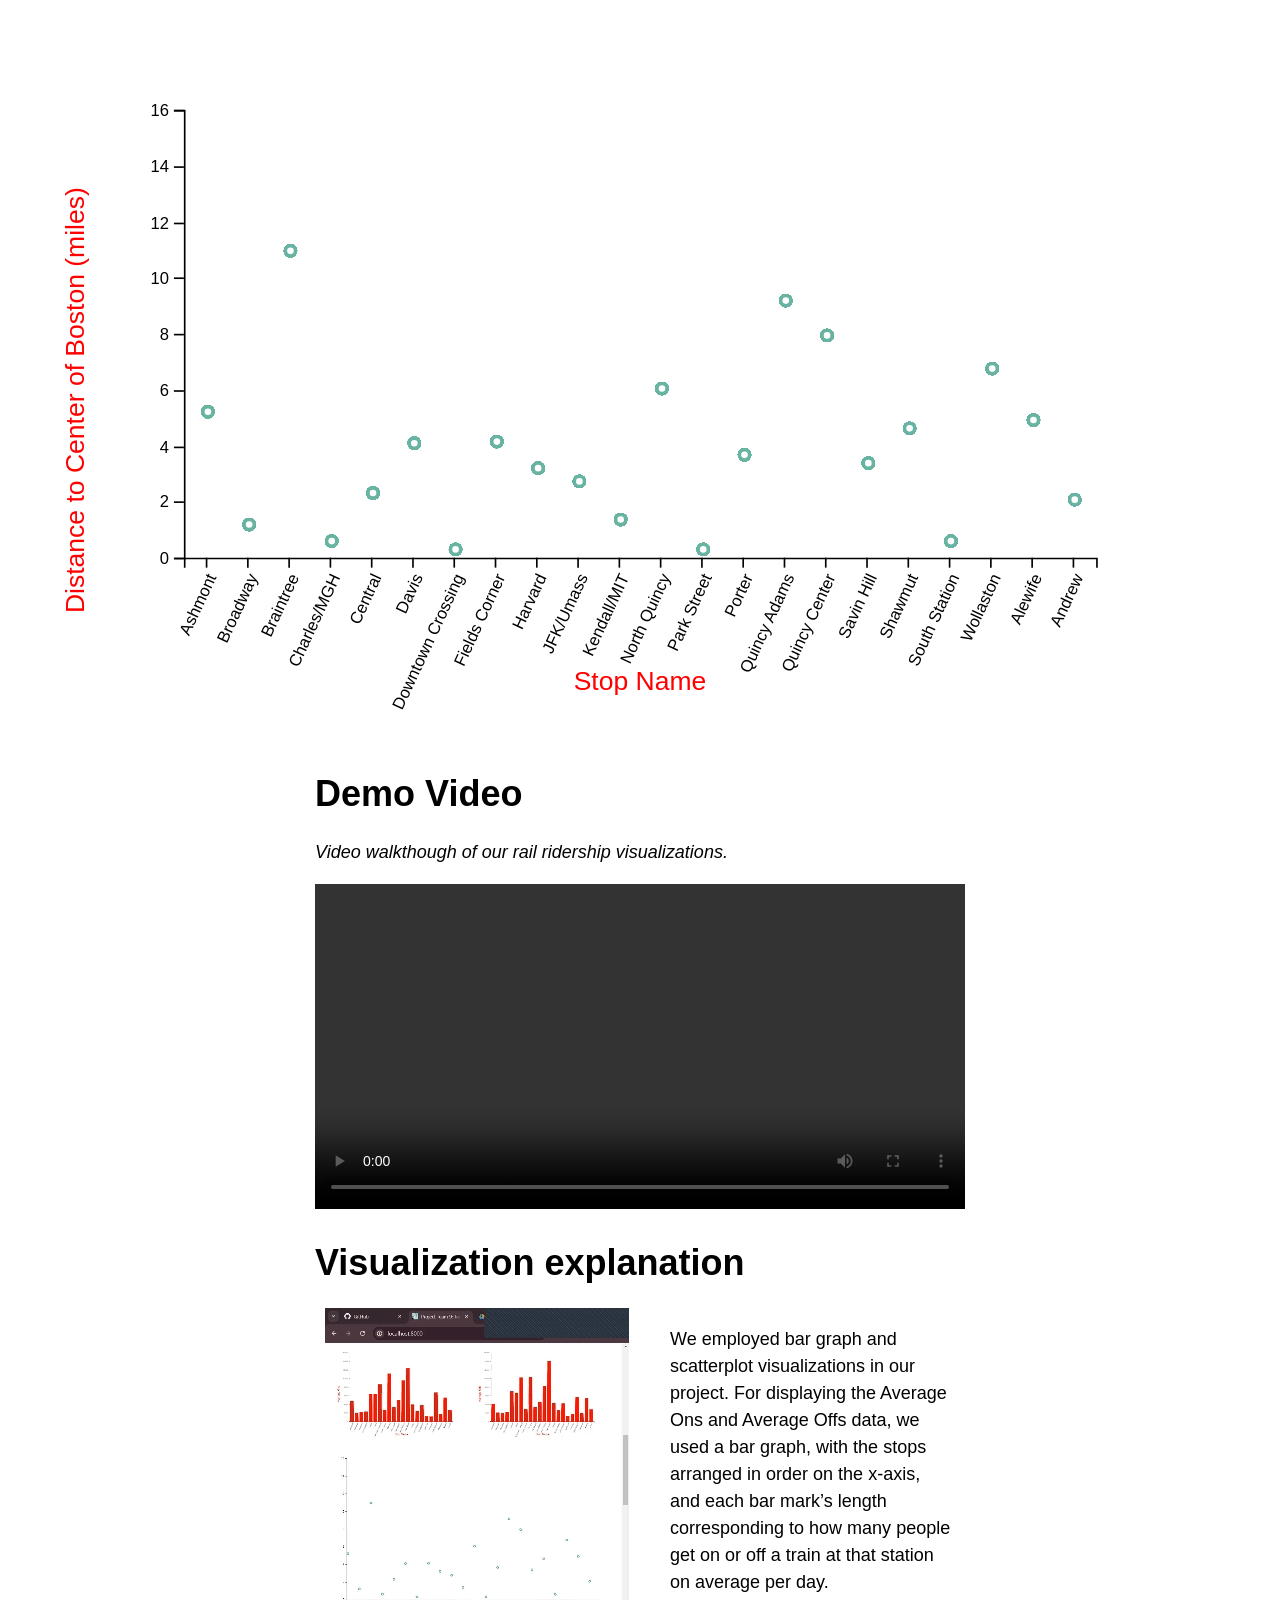
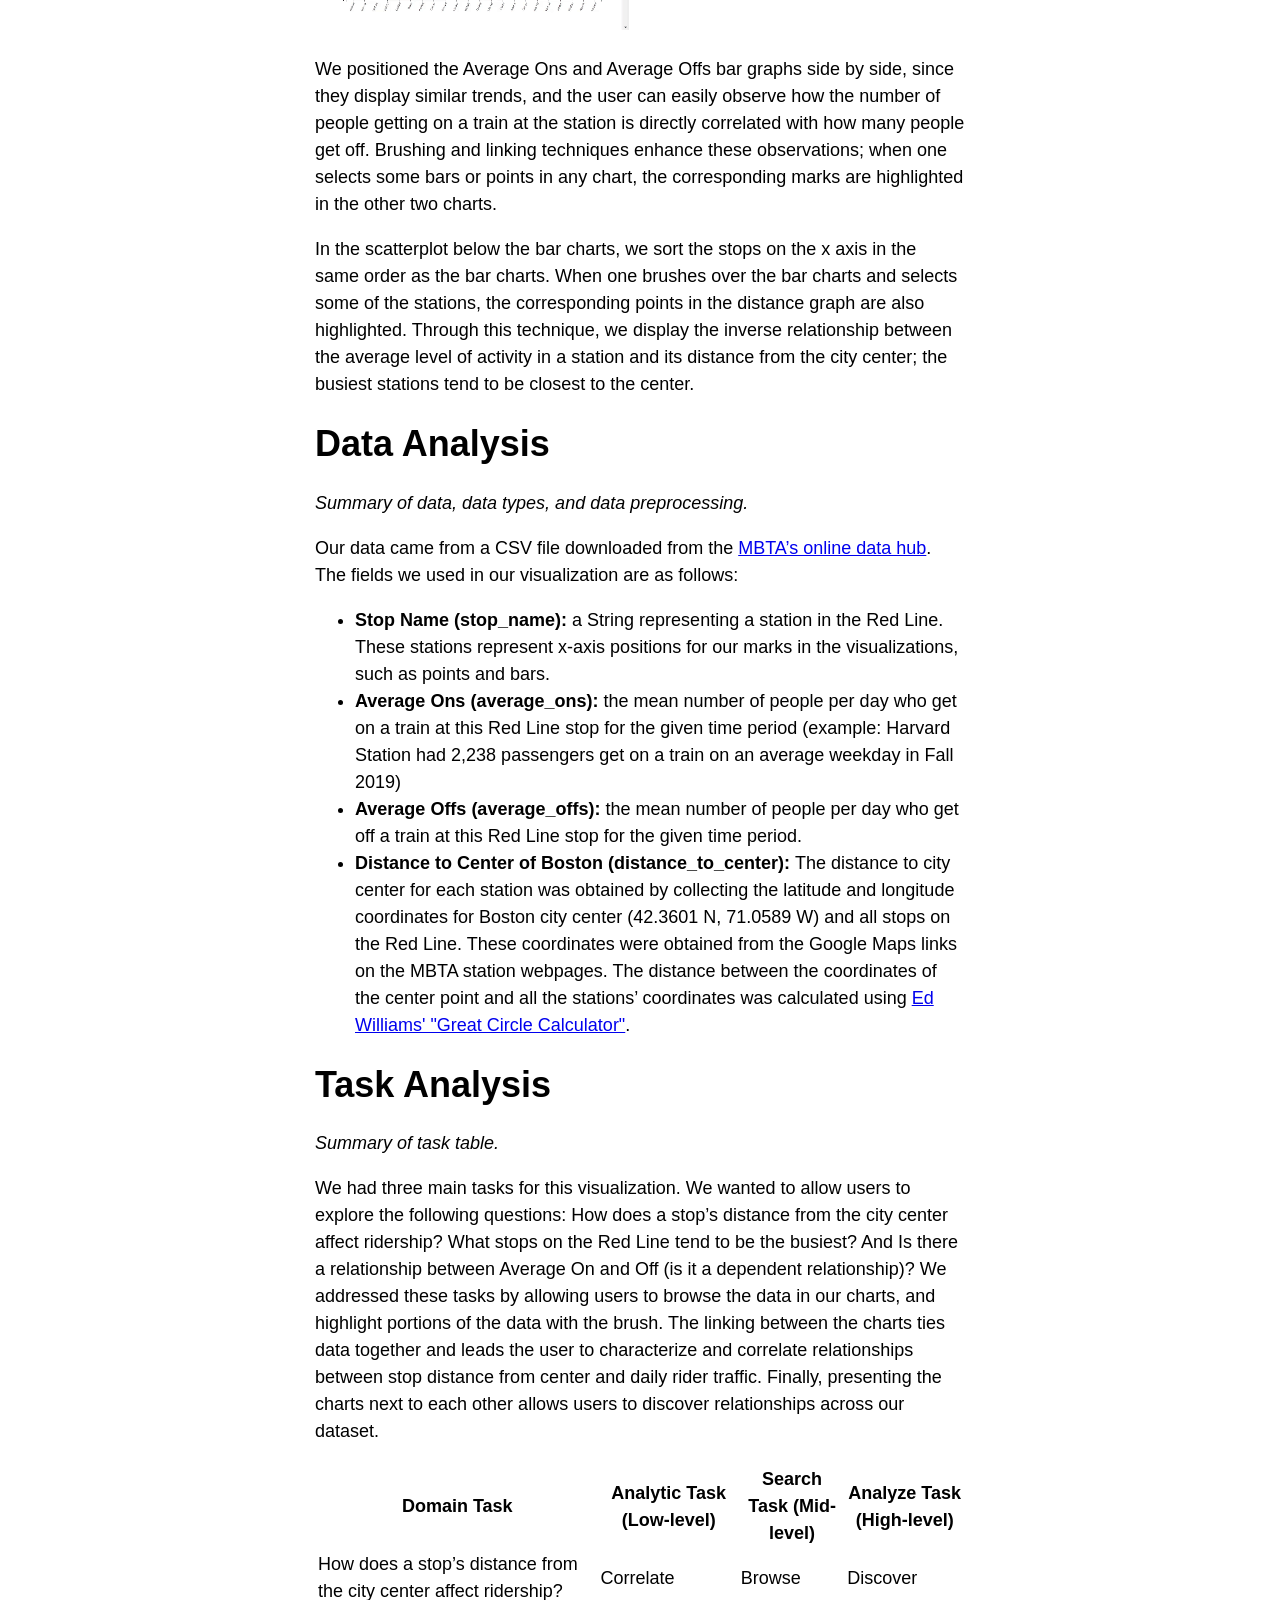
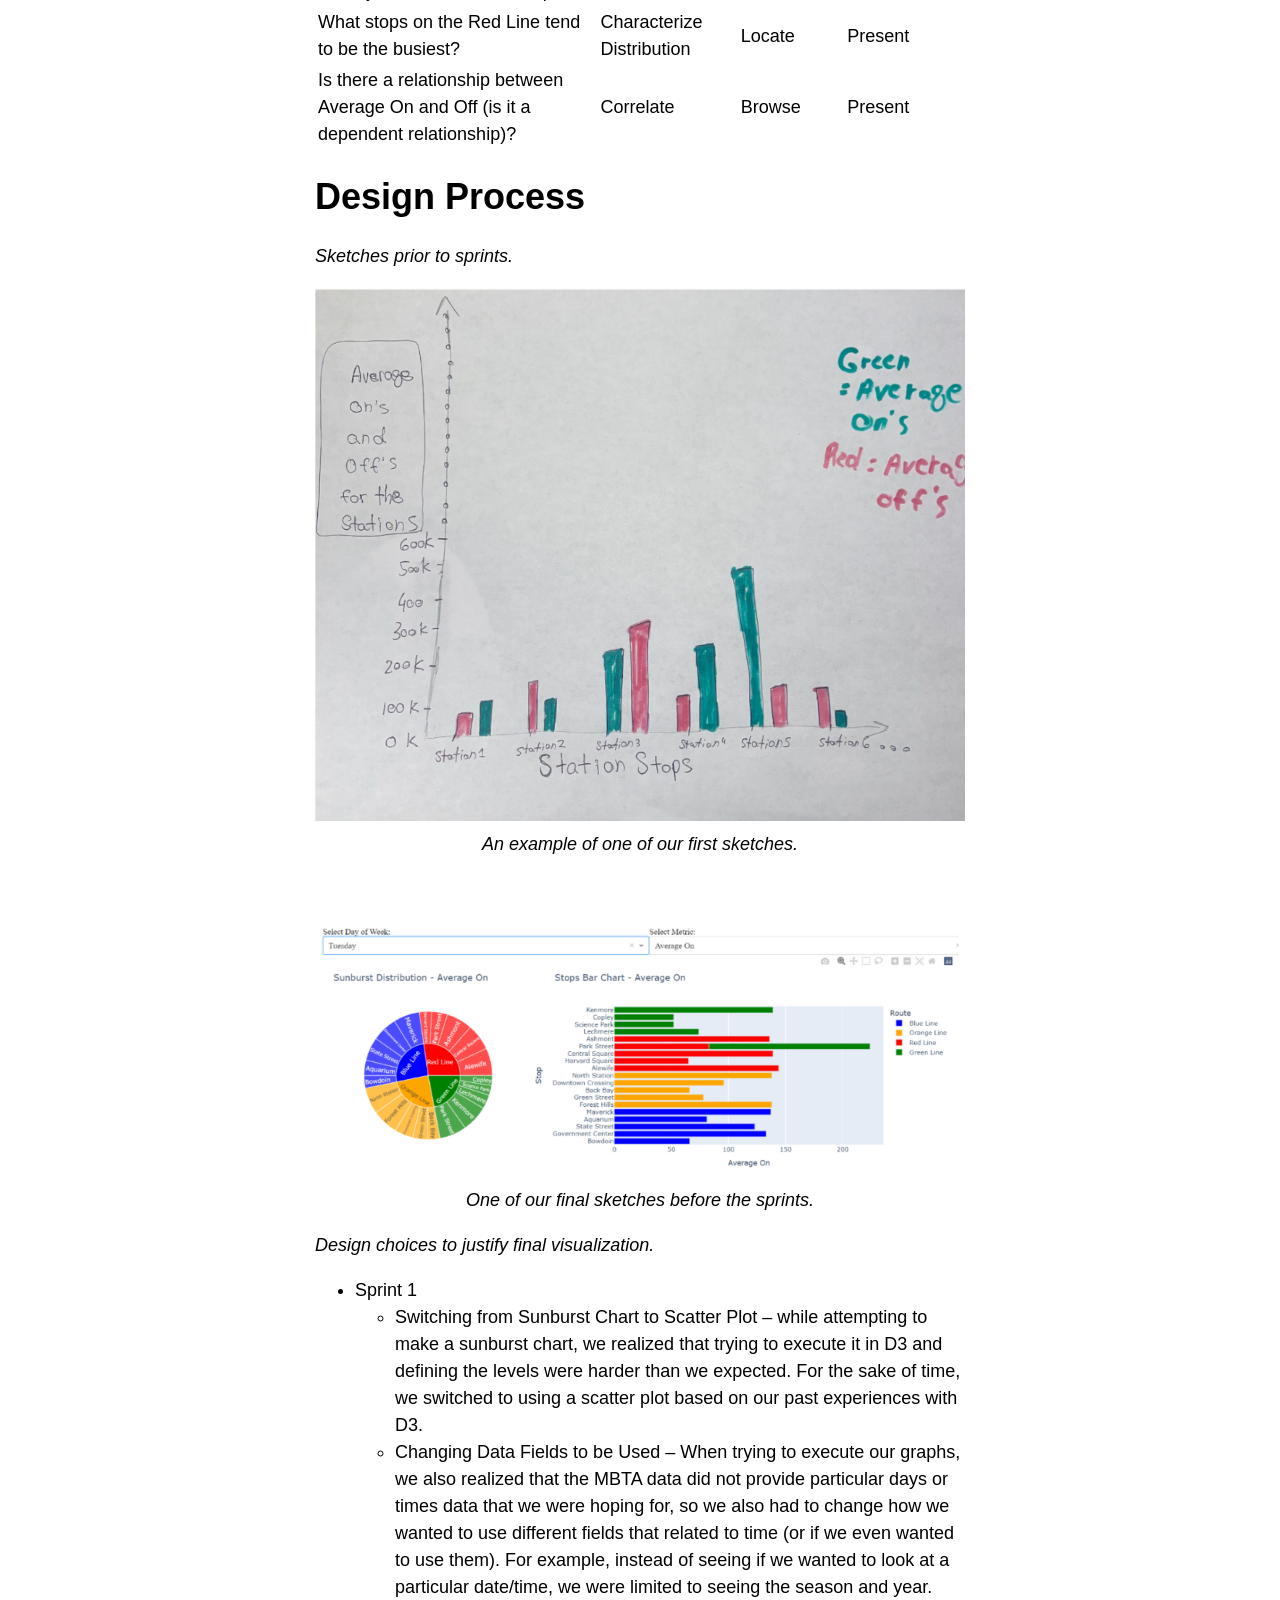
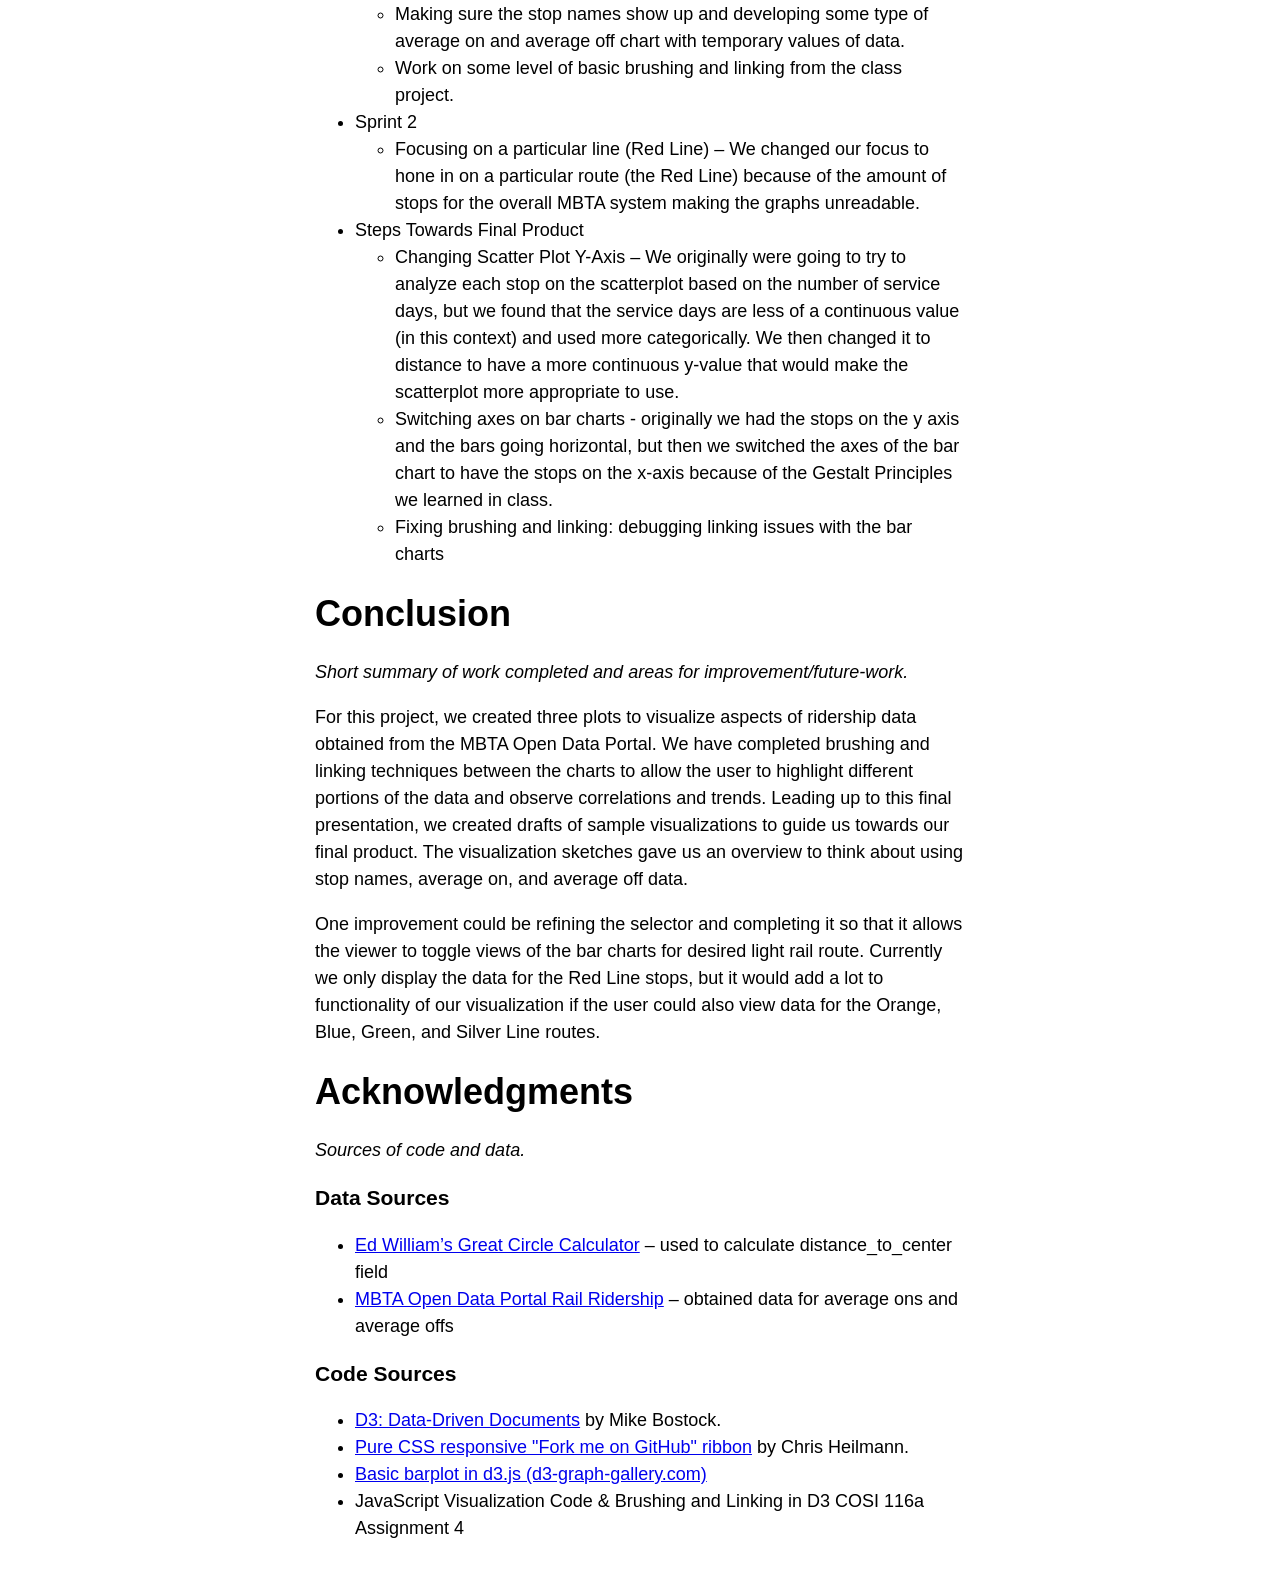
==== commit e2c4a864: "Adding acknowledgements." ====
--- a/index.html
+++ b/index.html
@@ -277,12 +277,20 @@
     <!-- ACKNOWLEDGMENTS -->
     <h1>Acknowledgments</h1>
 
-    <p><em>Javascript visualization code from D3 Assignment.</em></p>
-
+    <p><em>Sources of code and data.</em></p>
+
+    <h3>Data Sources</h3>
+    <ul>
+      <li><a href="https://edwilliams.org/gccalc.htm">Ed William’s Great Circle Calculator</a> – used to calculate distance_to_center field</li>
+      <li><a href="https://mbta-massdot.opendata.arcgis.com/datasets/9fea7862501f4c59ab2c001ad6ae19b0/explore">MBTA Open Data Portal Rail Ridership</a> – obtained data for average ons and average offs</li>
+    </ul>
+    <h3>Code Sources</h3>
     <ul>
       <li><a href="https://d3js.org/">D3: Data-Driven Documents</a> by Mike Bostock.</li>
       <li><a href="https://codepo8.github.io/css-fork-on-github-ribbon/#">Pure CSS responsive "Fork me on GitHub"
           ribbon</a> by Chris Heilmann.</li>
+      <li><a href="https://d3-graph-gallery.com/graph/barplot_basic.html">Basic barplot in d3.js (d3-graph-gallery.com)</a></li>
+      <li>JavaScript Visualization Code & Brushing and Linking in D3 COSI 116a Assignment 4</li>
     </ul>
   </div>
 
--- a/style.css
+++ b/style.css
@@ -33,26 +33,26 @@
 	flex-direction: column;
 	align-items: center;
 	text-align: center;
-  }
-  
-  .sketches img {
+}
+
+.sketches img {
 	max-width: 100%;
 	height: auto;
-	margin-bottom: 10px; /* Add space between images and captions */
-  }
-  
-  .sketches p {
-	margin: 0; /* Remove default margins */
-  }
+	margin-bottom: 10px; 
+}
 
-  #final-sketch {
+.sketches p {
+	margin: 0; 
+}
+
+#final-sketch {
 	padding-top: 2em;
-  }
+}
 
-/* But your visualization should be full-width and full-height */
+
 .vis-holder {
-  width: 100%;
-  height: 100%;
+	width: 100%;
+	height: 100%;
 }
 
 .barchart-holder {
@@ -63,11 +63,9 @@
 
 .onchart-holder,
 .offchart-holder {
-  flex: 1;
-  margin-right: 10px;
+	flex: 1;
+	margin-right: 10px;
 }
-
-
 
 .barchart-holder div {
 	width: 75%;
@@ -77,36 +75,36 @@
 	fill: rgb(255, 255, 255);
 	stroke: #69b3a2;
 	stroke-width: 2;
-  }
-  
-  .linePath {
+}
+
+.linePath {
 	fill: none;
 	stroke: black;
 	stroke-width: 1.5;
-  }
-  
-  .axisLabel {
+}
+
+.axisLabel {
 	fill: #475d7c;
-  }
-  
-  /* Style for selected marks (circles) */
-  circle.selected {
+}
+
+/* Style for selected marks (circles) */
+circle.selected {
 	fill: pink;
 	stroke: red;
 	opacity: 5;
-  }
+}
 
-  rect.selected {
+rect.selected {
 	fill: pink;
 	stroke: red;
 	opacity: 5;
-  }
+}
 
-  bar.selected {
+bar.selected {
 	fill: pink;
 	stroke: red;
 	opacity: 5;
-  }
+}
 
 /* Fork on GitHub ribbon via https://codepo8.github.io/css-fork-on-github-ribbon/# */  
 #forkongithub a{
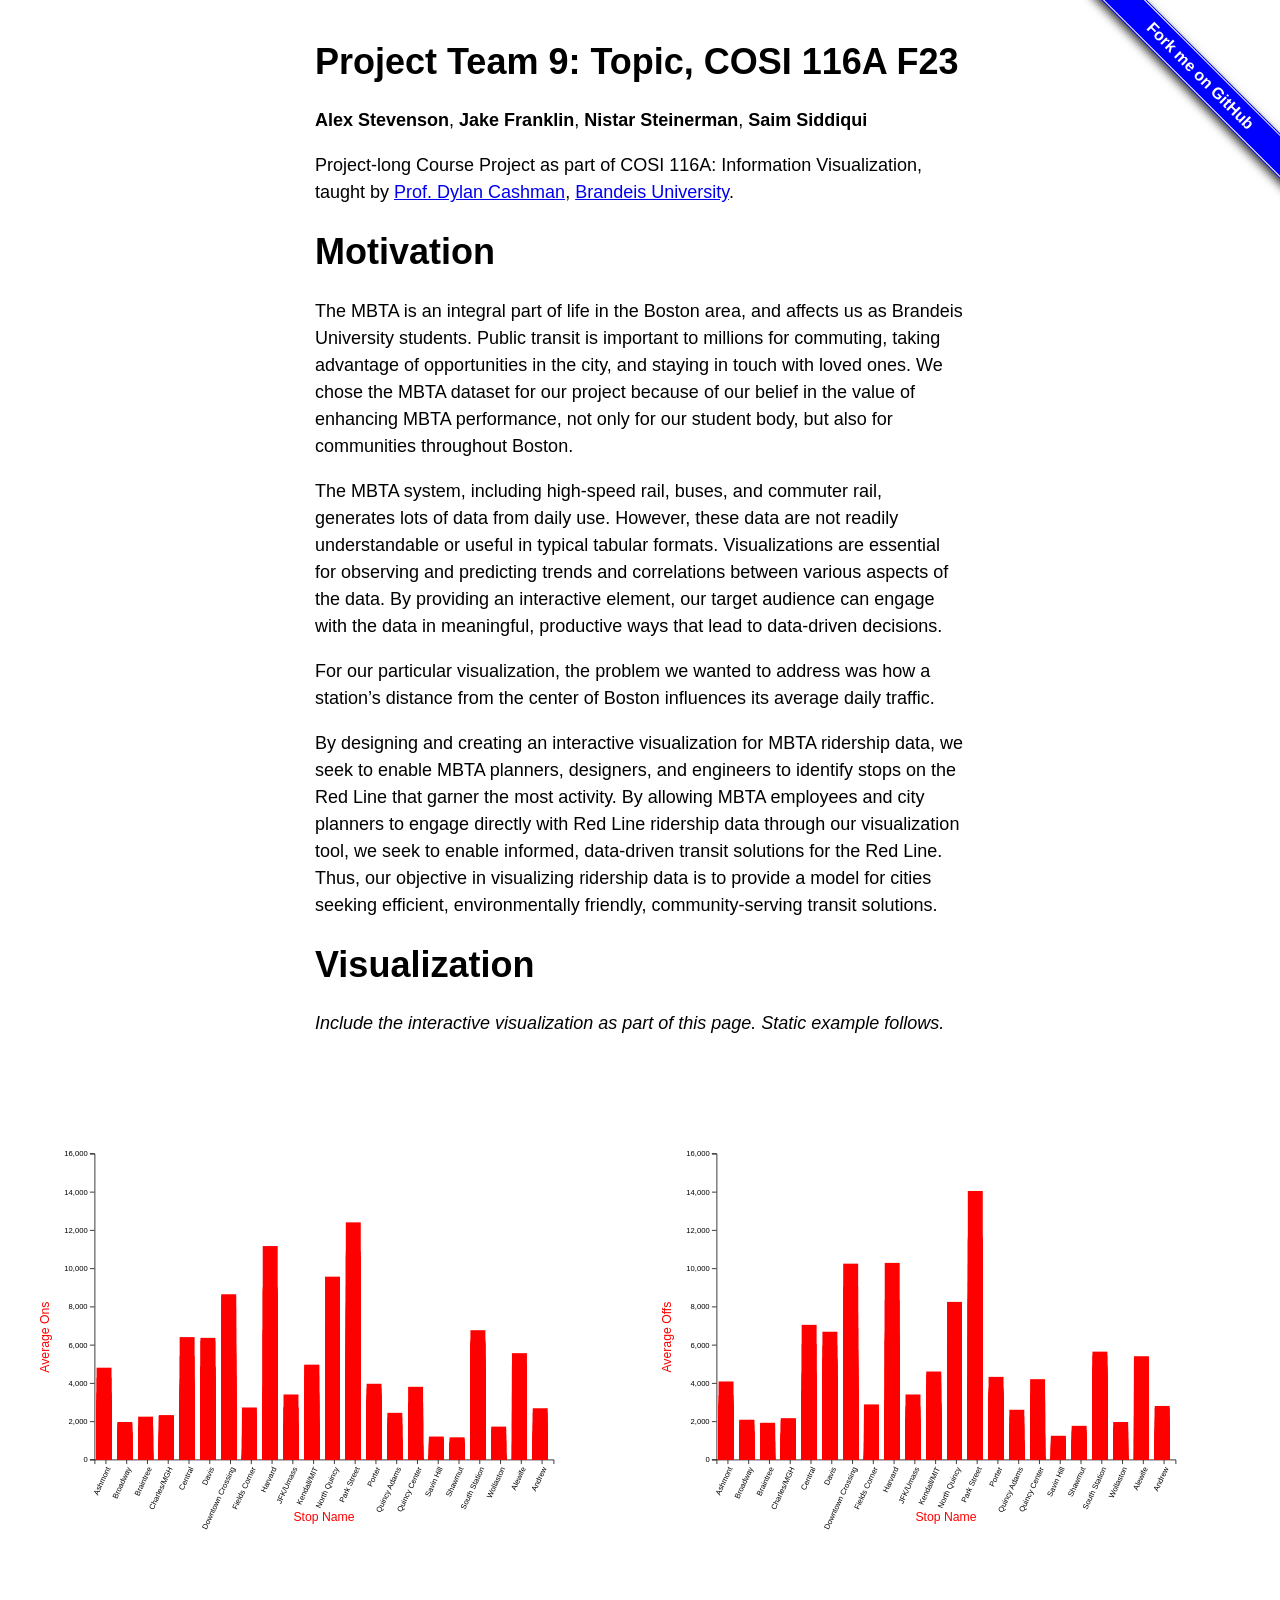
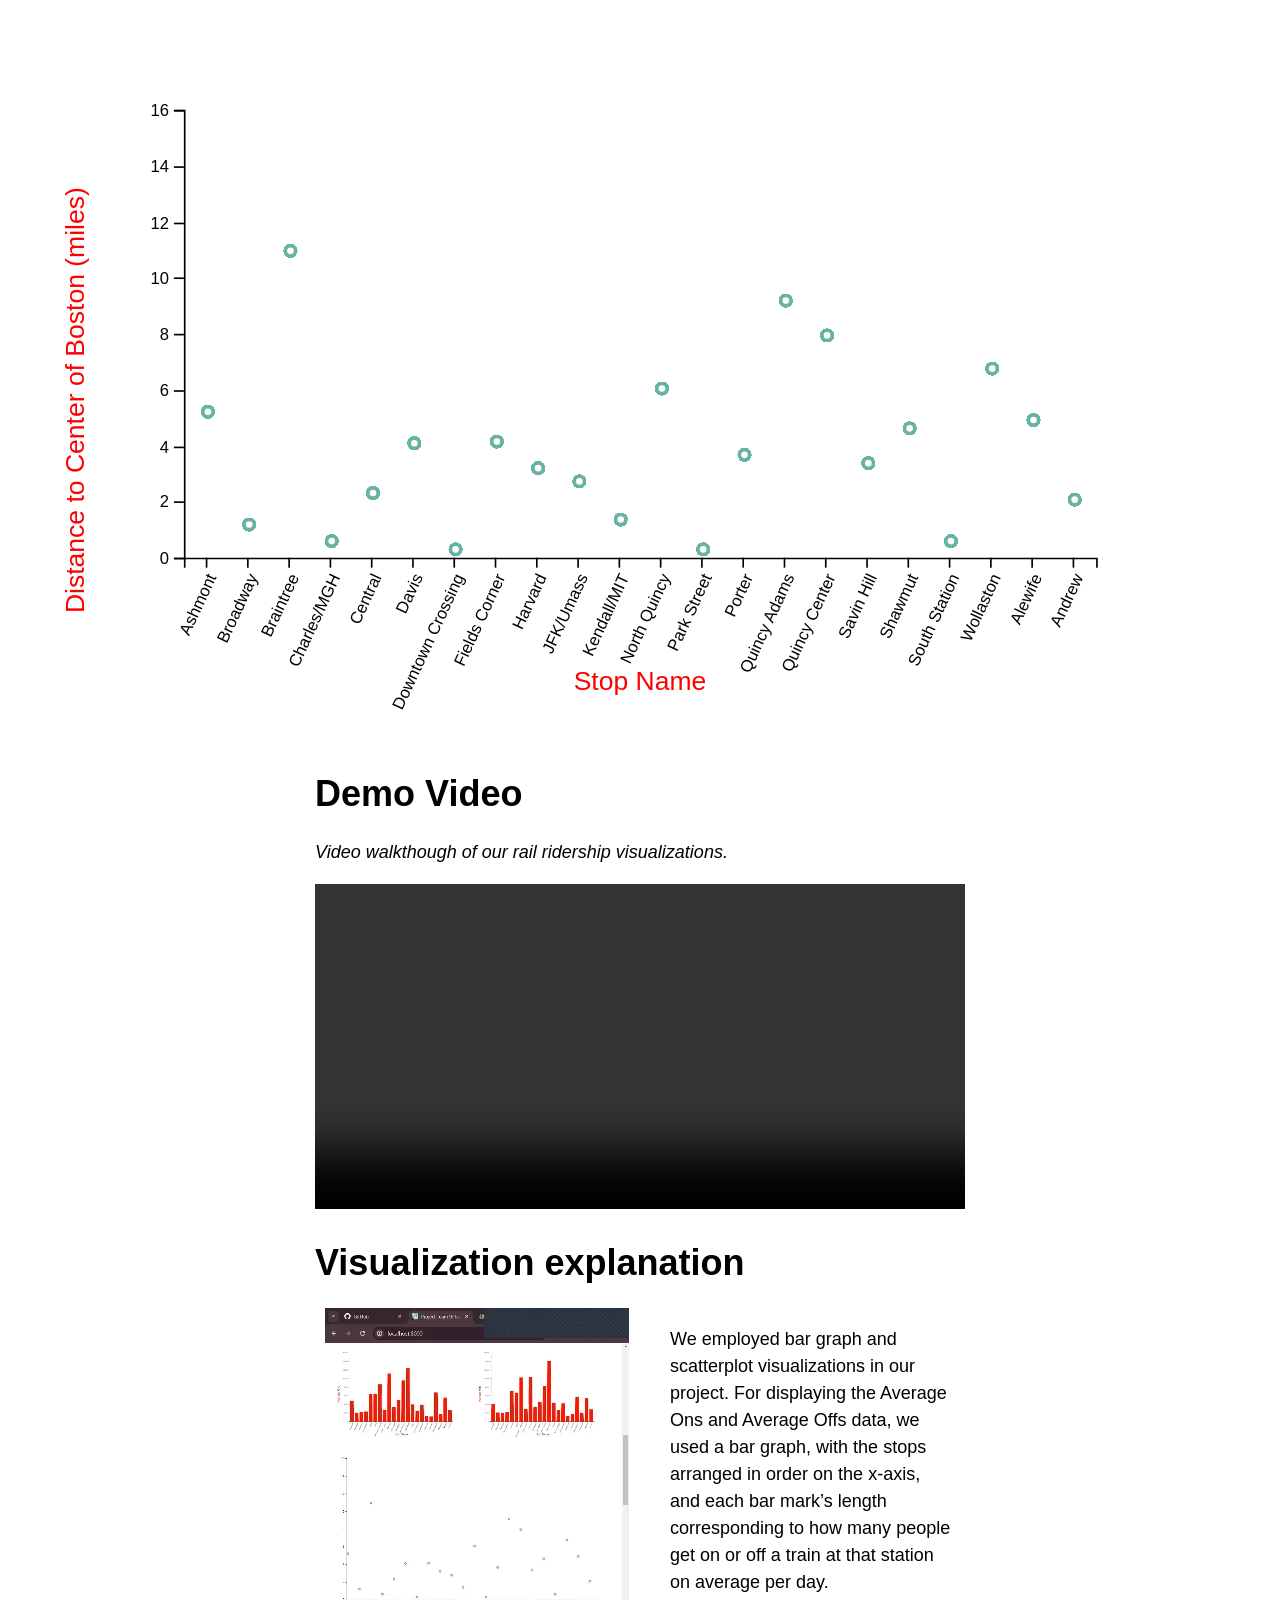
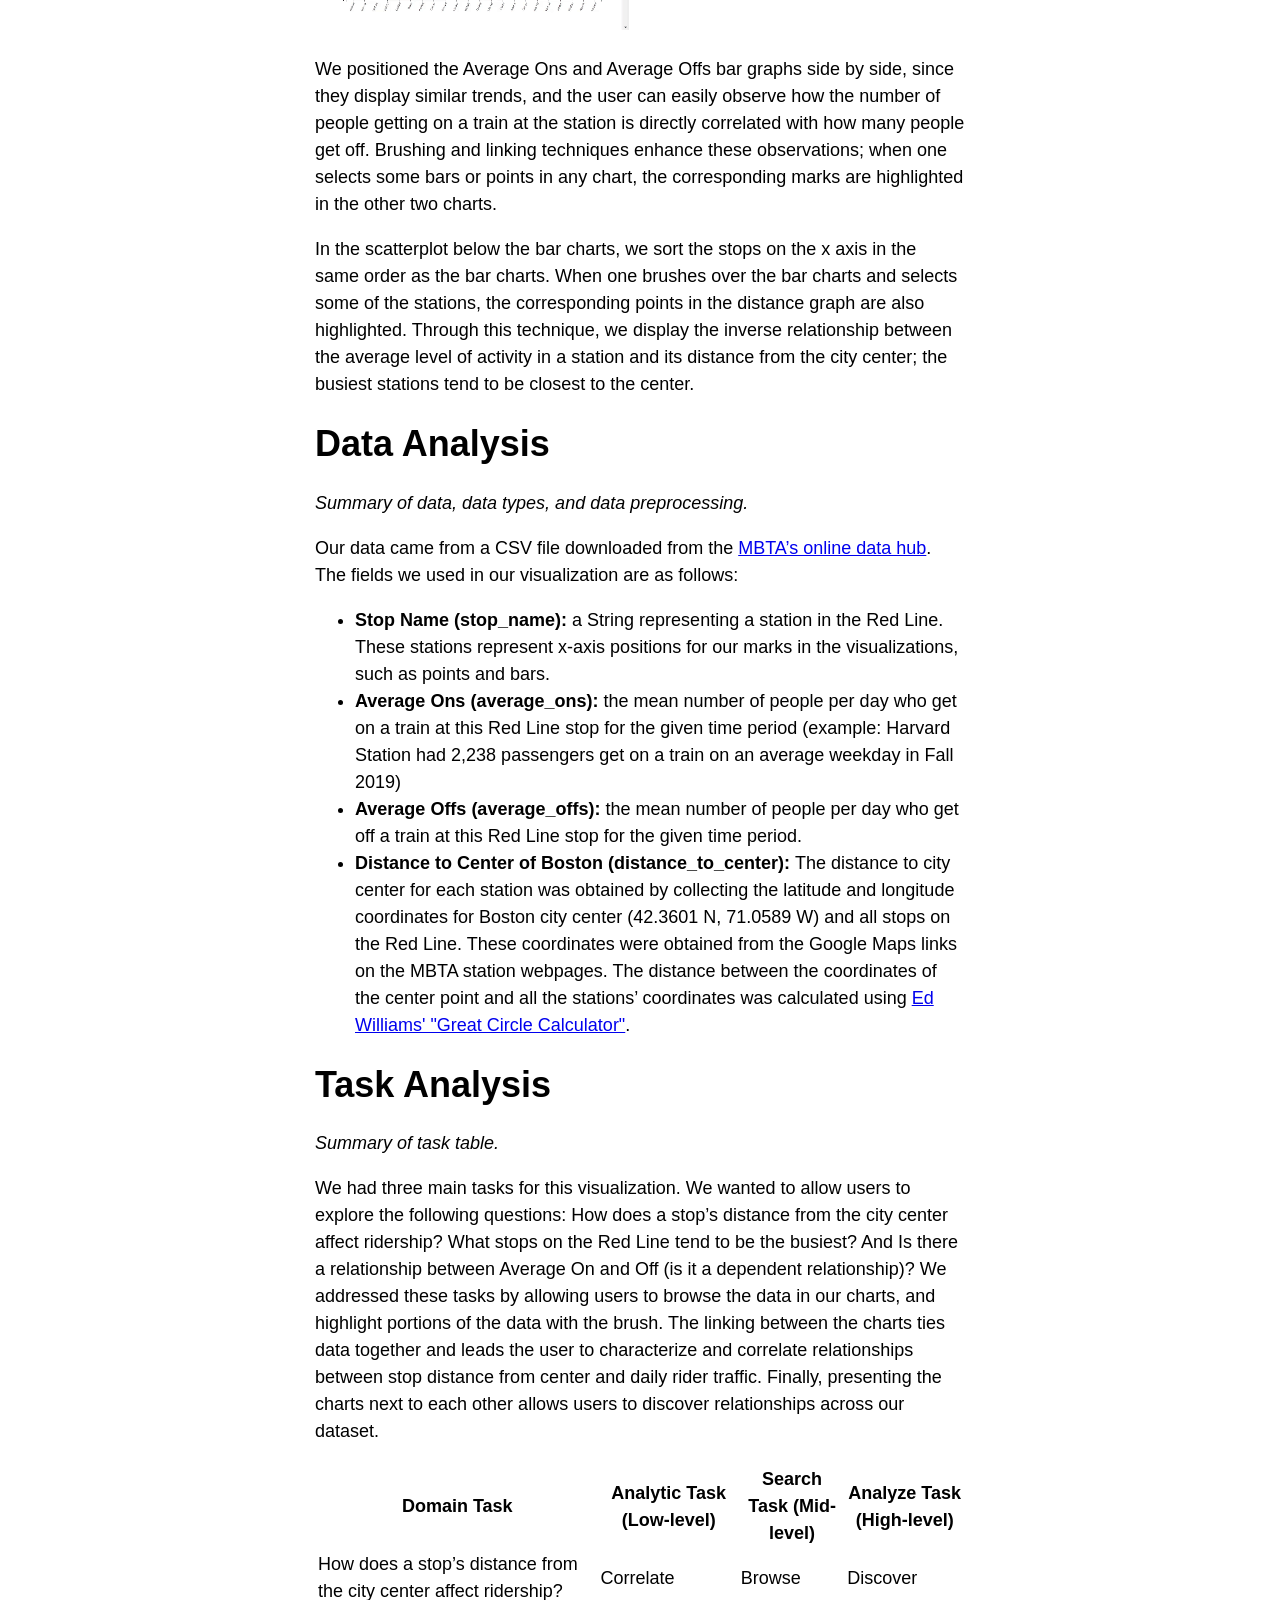
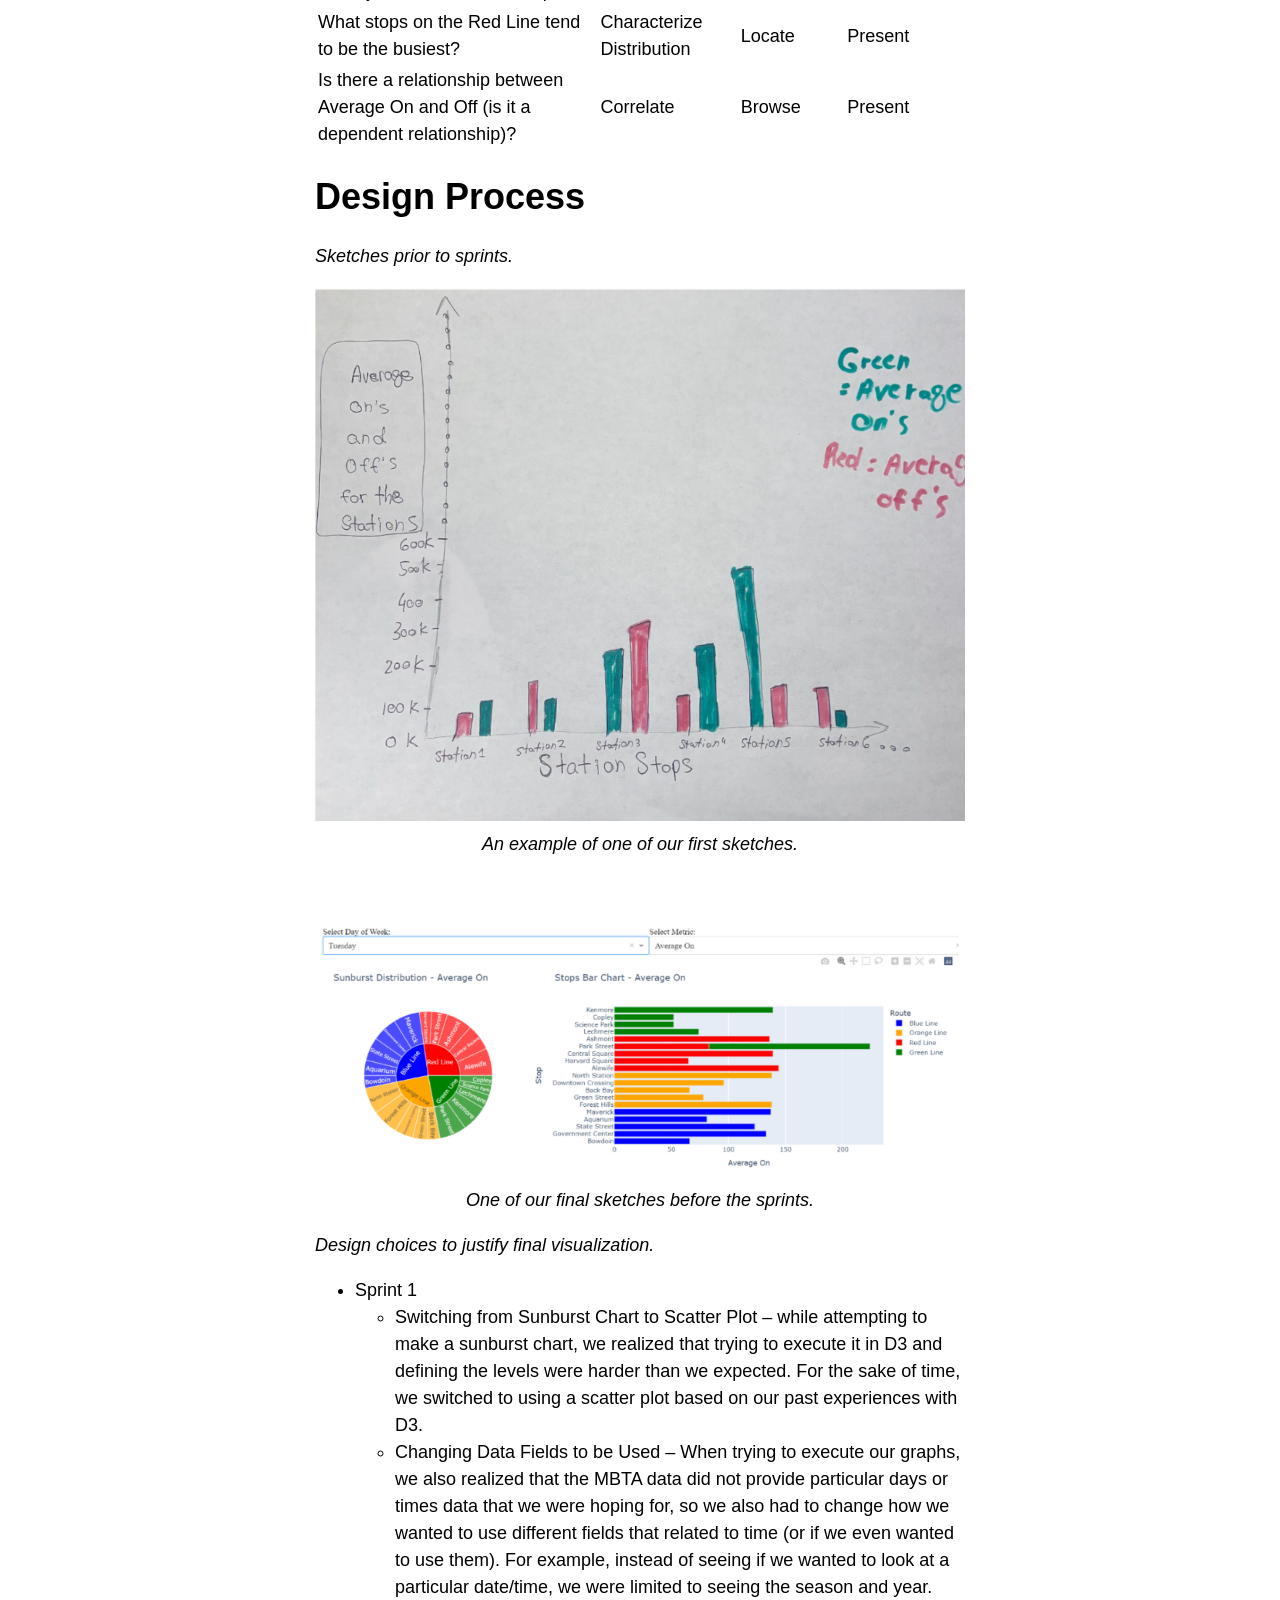
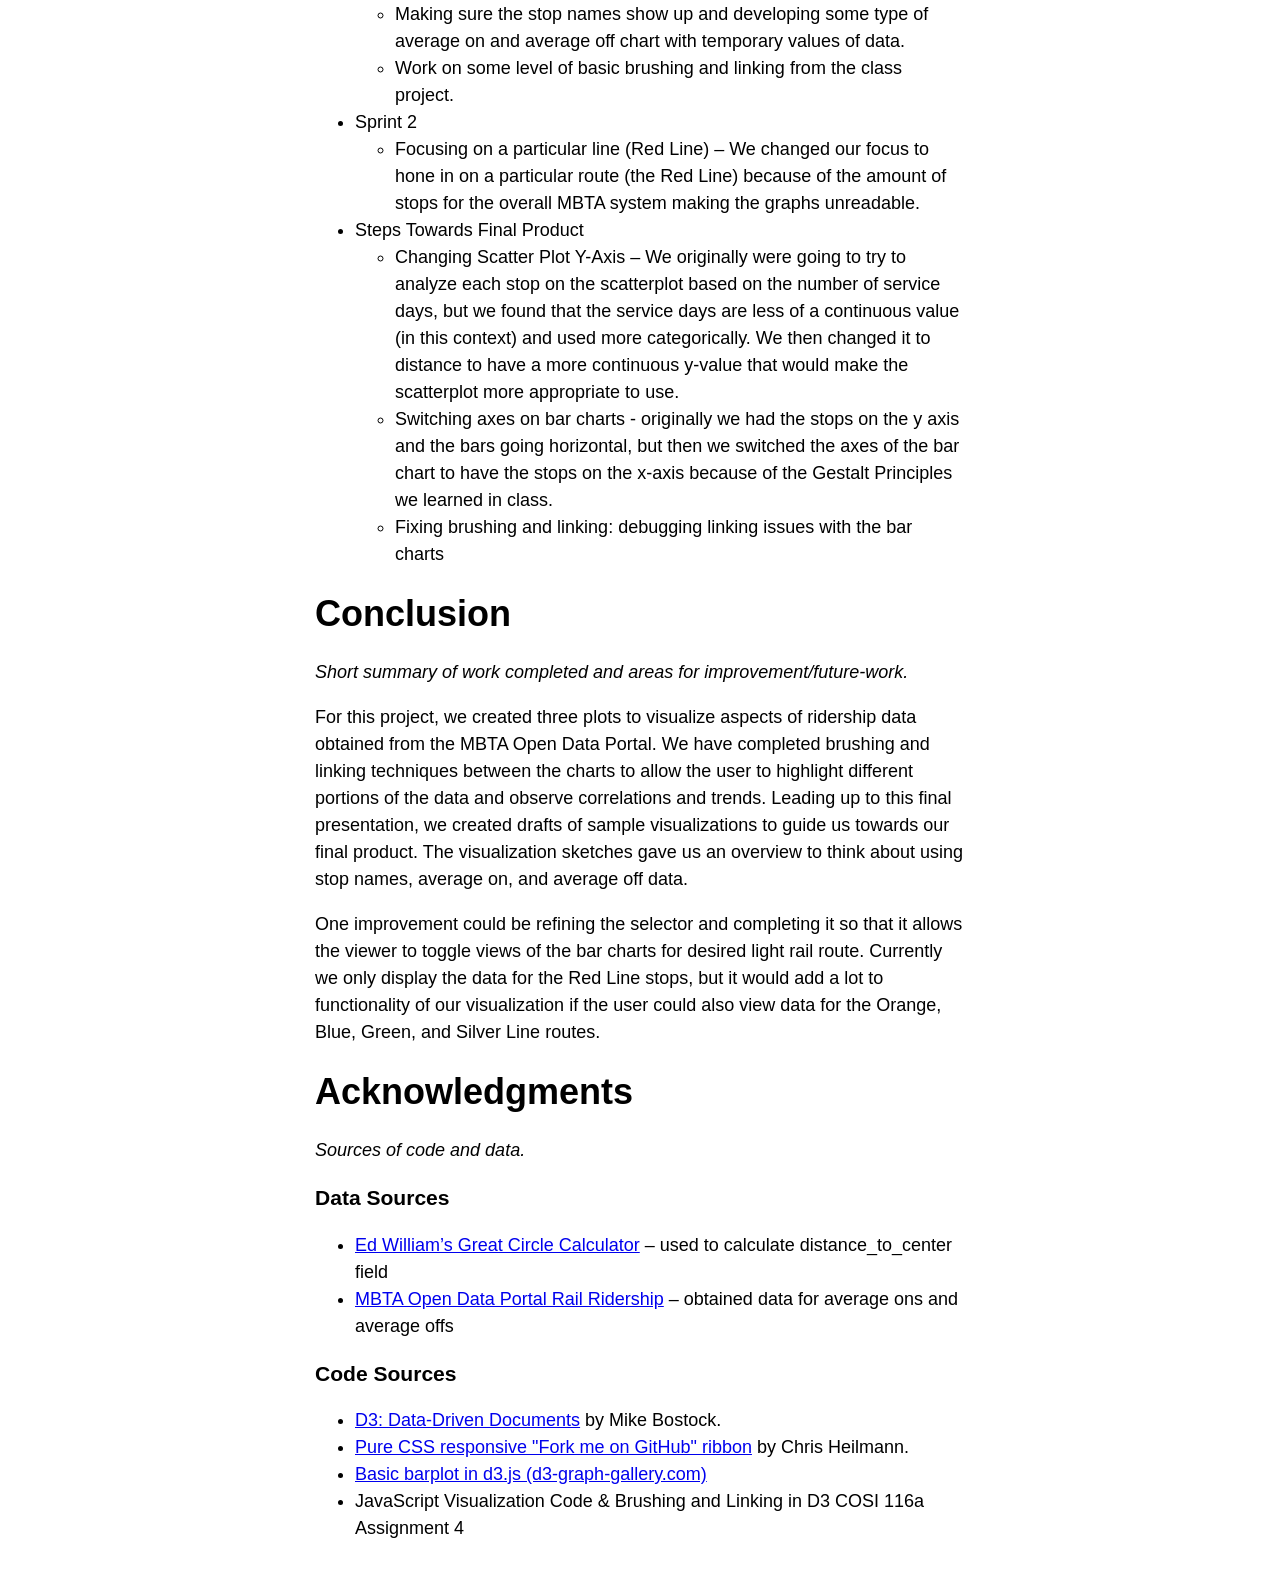
==== commit 06ade882: "Updating ReadMe comments, deleting unncessary files, changing directory for video." ====
--- a/index.html
+++ b/index.html
@@ -100,7 +100,7 @@
     <p><em>Video walkthough of our rail ridership visualizations.</em></p>
 
     <video controls width="100%">
-      <source src="images/VisualizationWalkthrough.mov" type="video/mp4">
+      <source src="files/VisualizationWalkthrough.mov" type="video/mp4">
     </video>
 
     <!-- VISUALIZATION EXPLANATION -->
